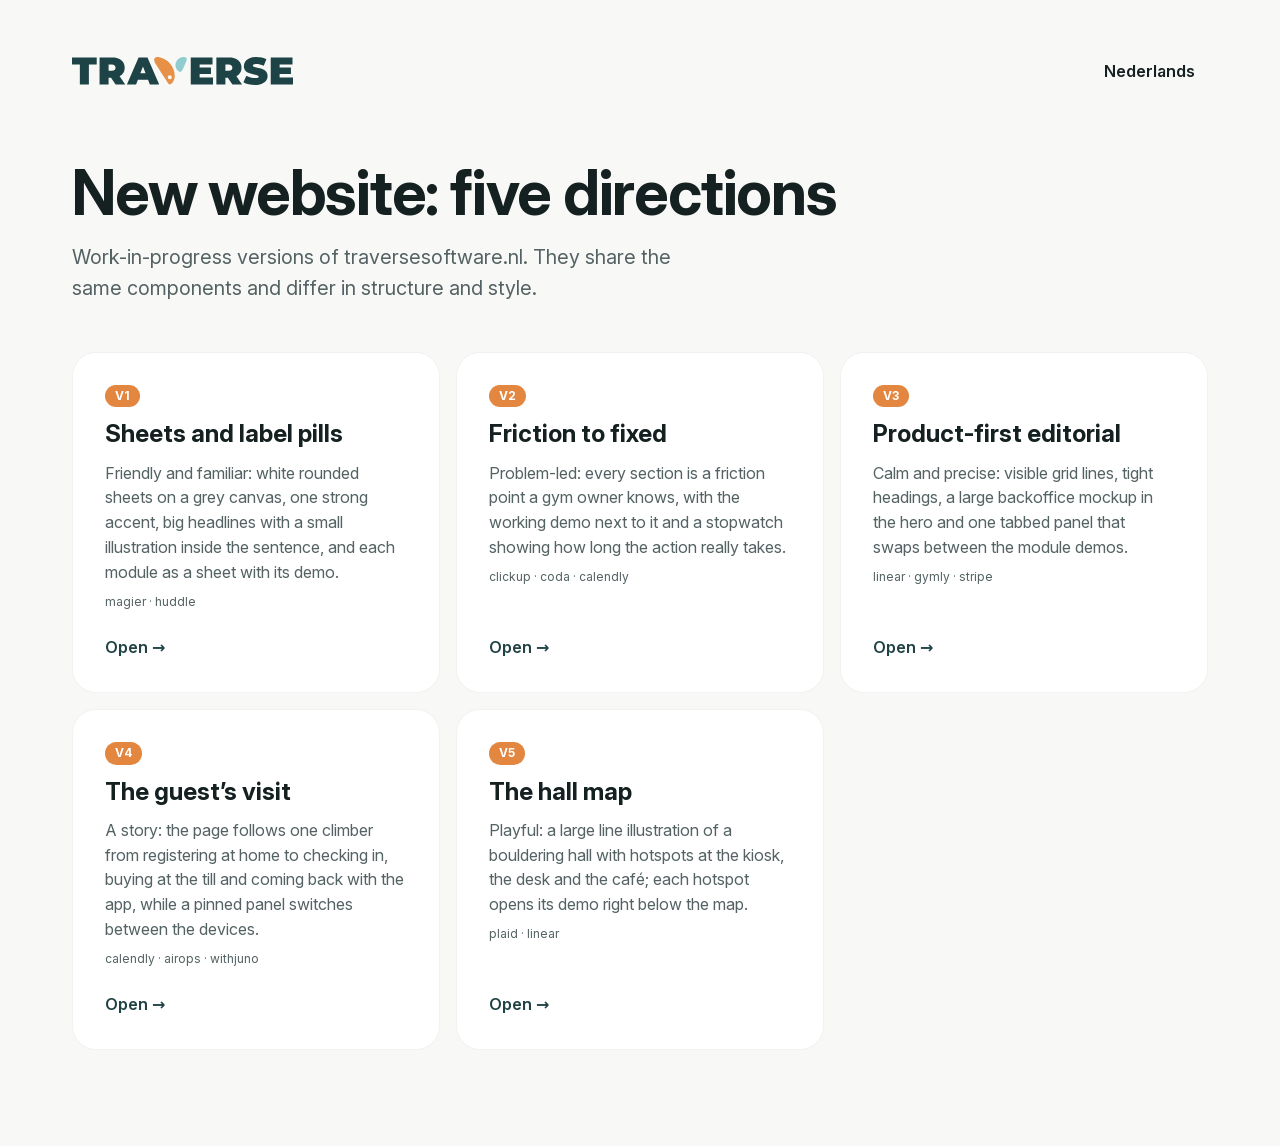
==== new/index.html @ ca9c91cc "add new websites" ====
<!DOCTYPE html>
<html lang="en">
<head>
  <meta charset="UTF-8">
  <meta name="viewport" content="width=device-width, initial-scale=1.0">
  <!-- Drafts: keep them out of search results until one is chosen. -->
  <meta name="robots" content="noindex, nofollow">
  <title>Traverse · new website</title>
  <link rel="icon" type="image/svg+xml" href="/new/favicon.svg">
  <link rel="icon" type="image/png" sizes="96x96" href="/new/favicon-96.png">
  <link rel="apple-touch-icon" href="/new/apple-touch-icon.png">
  <script type="module" crossorigin src="/new/assets/index-Cvr_oJhR.js"></script>
  <link rel="modulepreload" crossorigin href="/new/assets/modulepreload-polyfill-B5Qt9EMX.js">
  <link rel="modulepreload" crossorigin href="/new/assets/lib-B0y5hiGW.js">
  <link rel="stylesheet" crossorigin href="/new/assets/lib-DHcJ26TA.css">
  <link rel="stylesheet" crossorigin href="/new/assets/index-BdKgpjEf.css">
</head>
<body>
  <div id="root"></div>
</body>
</html>
---- new/assets/lib-DHcJ26TA.css ----
@font-face{font-family:Inter;font-style:italic;font-weight:100 900;font-display:swap;src:url(/new/assets/inter-italic-100-900-cyrillic-ext-BYoJyjsM.woff2) format("woff2");unicode-range:U+0460-052F,U+1C80-1C8A,U+20B4,U+2DE0-2DFF,U+A640-A69F,U+FE2E-FE2F}@font-face{font-family:Inter;font-style:italic;font-weight:100 900;font-display:swap;src:url(/new/assets/inter-italic-100-900-cyrillic-CVOA9ym3.woff2) format("woff2");unicode-range:U+0301,U+0400-045F,U+0490-0491,U+04B0-04B1,U+2116}@font-face{font-family:Inter;font-style:italic;font-weight:100 900;font-display:swap;src:url(/new/assets/inter-italic-100-900-greek-ext-B_jCcZ6o.woff2) format("woff2");unicode-range:U+1F00-1FFF}@font-face{font-family:Inter;font-style:italic;font-weight:100 900;font-display:swap;src:url(/new/assets/inter-italic-100-900-greek-A1rHpd_D.woff2) format("woff2");unicode-range:U+0370-0377,U+037A-037F,U+0384-038A,U+038C,U+038E-03A1,U+03A3-03FF}@font-face{font-family:Inter;font-style:italic;font-weight:100 900;font-display:swap;src:url(/new/assets/inter-italic-100-900-vietnamese-CFYAVqej.woff2) format("woff2");unicode-range:U+0102-0103,U+0110-0111,U+0128-0129,U+0168-0169,U+01A0-01A1,U+01AF-01B0,U+0300-0301,U+0303-0304,U+0308-0309,U+0323,U+0329,U+1EA0-1EF9,U+20AB}@font-face{font-family:Inter;font-style:italic;font-weight:100 900;font-display:swap;src:url(/new/assets/inter-italic-100-900-latin-ext-DVCrKThp.woff2) format("woff2");unicode-range:U+0100-02BA,U+02BD-02C5,U+02C7-02CC,U+02CE-02D7,U+02DD-02FF,U+0304,U+0308,U+0329,U+1D00-1DBF,U+1E00-1E9F,U+1EF2-1EFF,U+2020,U+20A0-20AB,U+20AD-20C0,U+2113,U+2C60-2C7F,U+A720-A7FF}@font-face{font-family:Inter;font-style:italic;font-weight:100 900;font-display:swap;src:url(/new/assets/inter-italic-100-900-latin-CpDjs_zY.woff2) format("woff2");unicode-range:U+0000-00FF,U+0131,U+0152-0153,U+02BB-02BC,U+02C6,U+02DA,U+02DC,U+0304,U+0308,U+0329,U+2000-206F,U+20AC,U+2122,U+2191,U+2193,U+2212,U+2215,U+FEFF,U+FFFD}@font-face{font-family:Inter;font-style:normal;font-weight:100 900;font-display:swap;src:url(/new/assets/inter-normal-100-900-cyrillic-ext-BLWtiy7B.woff2) format("woff2");unicode-range:U+0460-052F,U+1C80-1C8A,U+20B4,U+2DE0-2DFF,U+A640-A69F,U+FE2E-FE2F}@font-face{font-family:Inter;font-style:normal;font-weight:100 900;font-display:swap;src:url(/new/assets/inter-normal-100-900-cyrillic-B8cfLZjk.woff2) format("woff2");unicode-range:U+0301,U+0400-045F,U+0490-0491,U+04B0-04B1,U+2116}@font-face{font-family:Inter;font-style:normal;font-weight:100 900;font-display:swap;src:url(/new/assets/inter-normal-100-900-greek-ext-BKTlanAW.woff2) format("woff2");unicode-range:U+1F00-1FFF}@font-face{font-family:Inter;font-style:normal;font-weight:100 900;font-display:swap;src:url(/new/assets/inter-normal-100-900-greek-iYI_izmT.woff2) format("woff2");unicode-range:U+0370-0377,U+037A-037F,U+0384-038A,U+038C,U+038E-03A1,U+03A3-03FF}@font-face{font-family:Inter;font-style:normal;font-weight:100 900;font-display:swap;src:url(/new/assets/inter-normal-100-900-vietnamese-mkXyzLes.woff2) format("woff2");unicode-range:U+0102-0103,U+0110-0111,U+0128-0129,U+0168-0169,U+01A0-01A1,U+01AF-01B0,U+0300-0301,U+0303-0304,U+0308-0309,U+0323,U+0329,U+1EA0-1EF9,U+20AB}@font-face{font-family:Inter;font-style:normal;font-weight:100 900;font-display:swap;src:url(/new/assets/inter-normal-100-900-latin-ext-jukQPMAF.woff2) format("woff2");unicode-range:U+0100-02BA,U+02BD-02C5,U+02C7-02CC,U+02CE-02D7,U+02DD-02FF,U+0304,U+0308,U+0329,U+1D00-1DBF,U+1E00-1E9F,U+1EF2-1EFF,U+2020,U+20A0-20AB,U+20AD-20C0,U+2113,U+2C60-2C7F,U+A720-A7FF}@font-face{font-family:Inter;font-style:normal;font-weight:100 900;font-display:swap;src:url(/new/assets/inter-normal-100-900-latin-j6BbcsN8.woff2) format("woff2");unicode-range:U+0000-00FF,U+0131,U+0152-0153,U+02BB-02BC,U+02C6,U+02DA,U+02DC,U+0304,U+0308,U+0329,U+2000-206F,U+20AC,U+2122,U+2191,U+2193,U+2212,U+2215,U+FEFF,U+FFFD}:root{--bg-darker: #e1dfdb;--bg-dark: #e8e6e3;--bg: #edebe8;--bg-light: #f8f8f6;--bg-lighter: #ffffff;--text: #152021;--text-muted: #546263;--text-on-primary: #ffffff;--text-on-secondary: #fff8ea;--text-on-highlight: #214346;--text-success: #2d5631;--text-danger: #982e15;--primary: #214346;--secondary: #e3863f;--highlight: rgb(134 197 202 / .6);--avatar-bg: #86c5ca;--avatar-fg: #214346;--danger: #ca4028;--success: #64a56a;--warning: oklch(81.47% .16722 100.648);--info: oklch(50.146% .16371 260.616);--border: rgb(11 14 14 / .2);--border-muted: rgb(11 14 14 / .05);--accent-1: #7abeac;--accent-2: #716fda;--accent-3: #b4d15c;--accent-4: #cc74a4;--accent-5: #b0c3c5;--accent-6: #e4b849;--accent-7: #0f868f;--accent-8: #ae4763;--accent-9: #e3863f;--accent-10: #214346;--shadow-2: 0 2px 6px 2px rgb(13 13 13 / .03), 0 1px 2px 0 rgb(13 13 13 / .06);--shadow-4: 0 6px 10px 4px rgb(13 13 13 / .03), 0 2px 3px 0 rgb(13 13 13 / .06);--shadow-8: 0 16px 32px 8px rgb(13 13 13 / .05), 0 4px 8px 0 rgb(13 13 13 / .06);--space-4: 4px;--space-8: 8px;--space-12: 12px;--space-16: 16px;--space-24: 24px;--space-32: 32px;--space-48: 48px;--space-64: 64px;--space-96: 96px;--space-128: 128px;--radius-4: 4px;--radius-8: 8px;--radius-16: 16px;--radius-24: 24px;--radius-32: 32px;--radius-full: 9999px;--font-sans: "Inter", system-ui, -apple-system, "Segoe UI", sans-serif;--text-display: clamp(2.5rem, 1.6rem + 4vw, 5rem);--text-h1: clamp(2.25rem, 1.6rem + 2.8vw, 4rem);--text-h2: clamp(1.75rem, 1.3rem + 1.8vw, 2.75rem);--text-h3: clamp(1.25rem, 1.1rem + .6vw, 1.5rem);--text-lead: clamp(1.0625rem, 1rem + .3vw, 1.25rem);--text-body: 1rem;--text-small: .875rem;--text-caption: .75rem;--content-width: 1200px;--gutter: clamp(16px, 4vw, 32px)}*,*:before,*:after{box-sizing:border-box}html{-webkit-text-size-adjust:100%;text-size-adjust:100%}body{margin:0;font-family:var(--font-sans);font-size:var(--text-body);line-height:1.55;color:var(--text);background:var(--bg-light);-webkit-font-smoothing:antialiased}h1,h2,h3,h4,p{margin:0}h1,h2,h3{line-height:1.1;letter-spacing:-.02em;font-weight:700}a{color:inherit}img,svg{display:block;max-width:100%}button,input,select,textarea{font:inherit;color:inherit}:focus-visible{outline:2px solid var(--secondary);outline-offset:2px}.container{width:100%;max-width:var(--content-width);margin-inline:auto;padding-inline:var(--gutter)}.visually-hidden{position:absolute;width:1px;height:1px;overflow:hidden;clip:rect(0 0 0 0);white-space:nowrap}@media(prefers-reduced-motion:reduce){*,*:before,*:after{animation-duration:.01ms!important;transition-duration:.01ms!important}}.tv-btn{--btn-bg: var(--primary);--btn-fg: var(--text-on-primary);--btn-border: transparent;--btn-radius: var(--radius-full);--btn-padding: 14px 24px;display:inline-flex;align-items:center;justify-content:center;gap:var(--space-8);padding:var(--btn-padding);border:1px solid var(--btn-border);border-radius:var(--btn-radius);background:var(--btn-bg);color:var(--btn-fg);font-weight:600;text-decoration:none;white-space:nowrap;cursor:pointer;transition:transform .12s ease,filter .12s ease}.tv-btn:hover{filter:brightness(1.08)}.tv-btn:active{transform:translateY(1px)}.tv-btn--secondary{--btn-bg: var(--bg-lighter);--btn-fg: var(--text);--btn-border: var(--border)}.tv-btn--ghost{--btn-bg: transparent;--btn-fg: var(--text);--btn-padding: 10px 12px}.tv-contact{--contact-bg: var(--primary);--contact-fg: var(--text-on-primary);--contact-form-bg: var(--bg-lighter);--contact-radius: var(--radius-32);display:grid;grid-template-columns:repeat(auto-fit,minmax(min(100%,360px),1fr));gap:var(--space-48);padding:clamp(24px,5vw,64px);border-radius:var(--contact-radius);background:var(--contact-bg);color:var(--contact-fg)}.tv-contact__intro{display:flex;flex-direction:column;gap:var(--space-16)}.tv-contact__title{font-size:var(--text-h2)}.tv-contact__subtitle{font-size:var(--text-lead);opacity:.8}.tv-contact__phone{display:flex;flex-direction:column;margin-top:auto;font-size:var(--text-h2);font-weight:700;text-decoration:none}.tv-contact__phone-label{font-size:var(--text-small);font-weight:500;opacity:.7}.tv-contact__form{display:flex;flex-direction:column;gap:var(--space-12);padding:var(--space-32);border-radius:var(--radius-24);background:var(--contact-form-bg);color:var(--text)}.tv-contact__form label{display:flex;flex-direction:column;gap:var(--space-4);font-size:var(--text-small);font-weight:500}.tv-contact__form input{padding:12px 14px;border:1px solid var(--border);border-radius:var(--radius-8);background:var(--bg-light);font-size:var(--text-body)}.tv-contact__note{color:var(--text-muted);font-size:var(--text-small)}.tv-demo{--demo-device-bg: var(--text);--demo-screen-bg: var(--bg-light);--demo-radius: var(--radius-16);display:flex;flex-direction:column;align-items:center;gap:var(--space-12);margin:0}.tv-demo__device{width:100%;padding:10px;border-radius:calc(var(--demo-radius) + 10px);background:var(--demo-device-bg);box-shadow:var(--shadow-8)}.tv-demo__screen{min-height:240px;overflow:hidden;border-radius:var(--demo-radius);background:var(--demo-screen-bg)}.tv-demo--browser .tv-demo__device{padding-top:28px;background:radial-gradient(circle at 18px 14px,#ff5f57 4px,transparent 5px),radial-gradient(circle at 34px 14px,#febc2e 4px,transparent 5px),radial-gradient(circle at 50px 14px,#28c840 4px,transparent 5px),var(--bg-dark)}.tv-demo--phone .tv-demo__device{max-width:320px;--demo-radius: 32px}.tv-demo--phone .tv-demo__screen,.tv-demo--kiosk .tv-demo__screen{min-height:0}.tv-demo--phone .tv-demo__screen{aspect-ratio:9 / 19.5}.tv-demo--kiosk .tv-demo__device{max-width:520px;--demo-radius: 12px}.tv-demo--kiosk .tv-demo__screen{aspect-ratio:4 / 3}.tv-demo--plain .tv-demo__device{padding:0;background:transparent;box-shadow:none}.tv-demo__caption{color:var(--text-muted);font-size:var(--text-small)}.tv-pricing{--pricing-card-bg: var(--bg-lighter);--pricing-card-border: var(--border-muted);--pricing-card-radius: var(--radius-24);--pricing-featured-bg: var(--primary);--pricing-featured-fg: var(--text-on-primary);display:flex;flex-direction:column;align-items:center;gap:var(--space-32)}.tv-pricing__switch{display:inline-flex;padding:4px;border-radius:var(--radius-full);background:var(--bg-dark)}.tv-pricing__switch button{display:inline-flex;align-items:center;gap:var(--space-8);padding:8px 18px;border:0;border-radius:var(--radius-full);background:transparent;cursor:pointer;font-weight:500}.tv-pricing__switch button.active{background:var(--bg-lighter);box-shadow:var(--shadow-2)}.tv-pricing__saving{padding:2px 8px;border-radius:var(--radius-full);background:#64a56a2e;color:var(--text-success);font-size:var(--text-caption);font-weight:600}.tv-pricing__cards{display:grid;grid-template-columns:repeat(auto-fit,minmax(min(100%,320px),1fr));gap:var(--space-16);width:100%;max-width:880px}.tv-pricing__card{display:flex;flex-direction:column;gap:var(--space-12);padding:var(--space-32);border:1px solid var(--pricing-card-border);border-radius:var(--pricing-card-radius);background:var(--pricing-card-bg)}.tv-pricing__card--featured{background:var(--pricing-featured-bg);color:var(--pricing-featured-fg)}.tv-pricing__card--featured .tv-btn{--btn-bg: var(--bg-lighter);--btn-fg: var(--primary)}.tv-pricing__name{font-size:var(--text-h3)}.tv-pricing__tagline,.tv-pricing__billing{opacity:.75}.tv-pricing__price{display:flex;align-items:baseline;flex-wrap:wrap;gap:var(--space-8);margin-top:var(--space-8)}.tv-pricing__amount{font-size:var(--text-h1);font-weight:700;letter-spacing:-.03em;font-variant-numeric:tabular-nums}.tv-pricing__unit{font-size:var(--text-small);opacity:.75}.tv-pricing__features{display:flex;flex-direction:column;gap:var(--space-8);margin:var(--space-16) 0 0;padding:0;list-style:none}.tv-pricing__features li{position:relative;padding-left:1.5em}.tv-pricing__features li:before{content:"✓";position:absolute;left:0;font-weight:700}.tv-pricing__extra{font-weight:600}.tv-pricing__notes{display:flex;flex-direction:column;gap:var(--space-4);text-align:center;color:var(--text-muted);font-size:var(--text-small)}.tv-review{--review-bg: var(--bg-lighter);--review-radius: var(--radius-24);display:flex;flex-direction:column;gap:var(--space-16);margin:0;padding:var(--space-48);border-radius:var(--review-radius);background:var(--review-bg)}.tv-review__quote{margin:0;font-size:var(--text-h3);font-weight:500;line-height:1.35}.tv-review__author{color:var(--text-muted)}.tv-review--placeholder{border:2px dashed var(--border);background:transparent}.tv-review--placeholder .tv-review__quote{color:var(--text-muted)}.tv-label{--label-bg: transparent;--label-fg: var(--primary);--label-border: var(--border);display:inline-block;padding:4px 12px;border:1px solid var(--label-border);border-radius:var(--radius-full);background:var(--label-bg);color:var(--label-fg);font-size:var(--text-small);font-weight:500}.tv-section{--section-padding: clamp(var(--space-48), 8vw, var(--space-96));--section-bg: transparent;padding-block:var(--section-padding);background:var(--section-bg)}.tv-section__header{display:flex;flex-direction:column;gap:var(--space-16);max-width:720px;margin-bottom:var(--space-48)}.tv-section--center .tv-section__header{align-items:center;text-align:center;margin-inline:auto}.tv-section--center .tv-trust{align-items:center}.tv-section--center .tv-trust__items{justify-content:center}.tv-section__title{font-size:var(--text-h2)}.tv-section__lead{font-size:var(--text-lead);color:var(--text-muted)}.tv-wordmark{--wordmark-height: 28px;flex:none;height:var(--wordmark-height);width:auto}.tv-footer{--footer-bg: transparent;padding-block:var(--space-64);border-top:1px solid var(--border-muted);background:var(--footer-bg)}.tv-footer__inner{display:flex;flex-wrap:wrap;align-items:flex-end;justify-content:space-between;gap:var(--space-24)}.tv-footer__brand{display:flex;flex-direction:column;align-items:flex-start;gap:var(--space-8);color:var(--text-muted)}.tv-footer__phone{font-weight:600;text-decoration:none}.tv-footer__copy{width:100%;color:var(--text-muted);font-size:var(--text-caption)}.tv-header{--header-bg: rgb(248 248 246 / .85);--header-border: var(--border-muted);position:sticky;top:0;z-index:10;background:var(--header-bg);border-bottom:1px solid var(--header-border);backdrop-filter:blur(12px)}.tv-header__inner{display:flex;align-items:center;gap:var(--space-24);min-height:72px}.tv-header__brand{text-decoration:none}.tv-header__nav{display:flex;gap:var(--space-24);margin-inline:auto}.tv-header__nav a{text-decoration:none;color:var(--text-muted);font-weight:500}.tv-header__nav a:hover{color:var(--text)}.tv-header__actions{display:flex;align-items:center;gap:var(--space-8);margin-left:auto}@media(max-width:760px){.tv-header__nav{display:none}.tv-header__inner{gap:var(--space-8);min-height:60px}.tv-header .tv-wordmark{--wordmark-height: 18px}.tv-header__actions{gap:var(--space-4)}.tv-header__actions .tv-btn{--btn-padding: 8px 12px;font-size:var(--text-small)}}.tv-trust{--trust-chip-bg: var(--bg-lighter);--trust-chip-border: var(--border-muted);display:flex;flex-direction:column;gap:var(--space-16)}.tv-trust__title{font-size:var(--text-h3)}.tv-trust__items{display:flex;flex-wrap:wrap;gap:var(--space-8);margin:0;padding:0;list-style:none}.tv-trust__items li{padding:8px 14px;border:1px solid var(--trust-chip-border);border-radius:var(--radius-full);background:var(--trust-chip-bg);font-size:var(--text-small);font-weight:500}.tv-trust__items li:before{content:"✓ ";color:var(--success);font-weight:700}.demo-app{--app-brand: var(--primary);--app-fab-bg: var(--avatar-bg);--app-fab-fg: var(--avatar-fg);--app-open: var(--text-success);--app-surface: #f2f2f2;--app-on: #0d0d0d;--app-dim: #626061;--app-lowest: #ffffff;--app-low: #f7f7f7;--app-container: #ebebeb;--app-subtle-dim: rgb(13 13 13 / .05);--app-shadow: rgb(13 13 13 / .15);--app-island: #000000;height:100%;font-family:var(--font-sans);color:var(--app-on);-webkit-font-smoothing:antialiased;user-select:none}.demo-app button{font:inherit;color:inherit;border:0;background:none;padding:0;cursor:pointer}.demo-app svg{display:block}.demo-app__device{position:relative;width:390px;height:845px;overflow:hidden;background:var(--app-surface)}.demo-app__title-md{font-size:16px;font-weight:500;line-height:24px;letter-spacing:.15px}.demo-app__title-sm{font-size:14px;font-weight:500;line-height:20px;letter-spacing:.1px}.demo-app__muted-sm{font-size:12px;line-height:16px;letter-spacing:.4px;color:var(--app-dim)}.demo-app__muted-md{font-size:14px;line-height:20px;letter-spacing:.25px;color:var(--app-dim)}.demo-app__status{position:absolute;inset:0 0 auto;z-index:10;height:47px;display:flex;align-items:center;justify-content:space-between;padding:4px 28px 0 34px;font-size:16px;font-weight:600;pointer-events:none}.demo-app__time{width:60px}.demo-app__sys{display:flex;align-items:center;gap:6px;width:72px;justify-content:flex-end}.demo-app__signal,.demo-app__wifi{height:12px;width:auto;fill:currentColor}.demo-app__battery{width:25px;height:12px;border:1.5px solid currentColor;border-radius:4px;padding:1.5px;opacity:.9}.demo-app__battery span{display:block;width:75%;height:100%;border-radius:1.5px;background:currentColor}.demo-app .demo-app__island{pointer-events:auto;display:flex;align-items:center;justify-content:center;gap:6px;width:124px;height:34px;margin-top:2px;border-radius:20px;background:var(--app-island);color:var(--text-on-primary);font-size:13px;font-weight:600;letter-spacing:.2px}.demo-app__island-icon{width:14px;height:14px}.demo-app .demo-app__island:focus-visible{outline:2px solid var(--secondary);outline-offset:2px}.demo-app__home{position:absolute;inset:0}.demo-app__appbar{display:flex;align-items:center;gap:8px;height:111px;padding:47px 16px 0;background:var(--app-surface)}.demo-app__applogo{width:48px;height:48px;flex:none}.demo-app__loc{display:flex;flex-direction:column;flex:1;min-width:0}.demo-app__locname{display:flex;align-items:center;gap:4px;font-size:14px;line-height:20px}.demo-app__chev-down{width:14px;height:14px;color:var(--app-brand)}.demo-app__openstatus{display:flex;flex-direction:column;align-items:flex-end;gap:4px}.demo-app__open{font-size:12px;font-weight:600;line-height:12px;letter-spacing:.5px;color:var(--app-open)}.demo-app__body{position:absolute;inset:111px 0 90px}.demo-app__spinner{position:absolute;left:50%;top:45%;width:36px;height:36px;margin:-18px 0 0 -18px;border-radius:50%;border:4px solid var(--app-brand);border-right-color:transparent;animation:demo-app-spin .8s linear infinite}@keyframes demo-app-spin{to{transform:rotate(360deg)}}.demo-app__scroll{height:100%;overflow-y:auto;overscroll-behavior:contain;scrollbar-width:none;padding-bottom:48px;opacity:0;visibility:hidden;transition:opacity .25s ease}.demo-app__scroll::-webkit-scrollbar{display:none}.demo-app__scroll.is-visible{opacity:1;visibility:visible}.demo-app__headline{margin:0;padding:32px 16px 0;font-size:24px;font-weight:700;line-height:32px;color:var(--app-brand)}.demo-app__headline--news{padding-top:8px}.demo-app__dayhead{display:flex;justify-content:space-between;align-items:baseline;padding:24px 16px 8px;font-size:14px;font-weight:500;line-height:20px;color:var(--app-dim)}.demo-app__event{display:flex;align-items:center;gap:8px;margin-top:4px;padding:12px 16px;background:var(--app-low)}.demo-app__event-text{display:flex;flex-direction:column;flex:1}.demo-app .demo-app__ticketbtn{display:grid;place-items:center;width:48px;height:48px;border-radius:50%;background:var(--app-container);color:var(--app-brand)}.demo-app__ticketbtn svg{width:16px;height:16px}.demo-app__ticketbtn.is-disabled{color:var(--app-dim);opacity:.45}.demo-app__textbtn{display:flex;align-items:center;justify-content:flex-end;gap:8px;padding:18px 16px 10px;font-size:14px;font-weight:600;letter-spacing:.5px;color:var(--app-brand)}.demo-app__textbtn svg{width:16px;height:16px}.demo-app__quick{display:flex;flex-direction:column;gap:8px;padding:40px 16px 32px}.demo-app__tile{display:flex;align-items:center;gap:16px;height:56px;padding:0 16px;border-radius:4px;background:var(--app-lowest);box-shadow:0 1px 3px var(--app-shadow);font-size:14px;font-weight:600;letter-spacing:.5px;color:var(--app-brand)}.demo-app__tile span{flex:1}.demo-app__tile-icon{width:16px;height:16px}.demo-app__tile-chev{width:16px;height:16px;color:var(--app-dim)}.demo-app__news{display:flex;flex-direction:column;gap:2px;margin:16px 16px 0;min-height:260px;padding:12px;border-radius:8px;background:var(--app-lowest);box-shadow:0 1px 3px var(--app-shadow)}.demo-app__news p{margin:8px 0 0;flex:1;font-size:12px;line-height:16px;letter-spacing:.4px}.demo-app__readmore{align-self:flex-end;font-size:14px;font-weight:600;letter-spacing:.5px;color:var(--app-brand)}.demo-app__bar{position:absolute;inset:auto 0 0;height:90px;filter:drop-shadow(0 -1px 3px var(--app-shadow))}.demo-app__bar-bg{position:absolute;inset:0;background:var(--app-lowest);-webkit-mask:radial-gradient(circle 33px at 50% 0,transparent 32.5px,#000 33px);mask:radial-gradient(circle 33px at 50% 0,transparent 32.5px,#000 33px)}.demo-app__tabs{position:relative;display:flex;padding:8px 8px 0}.demo-app__tab{flex:1;display:flex;flex-direction:column;align-items:center;gap:4px;font-size:12px;font-weight:600;line-height:12px;letter-spacing:.5px;color:var(--app-dim)}.demo-app__tab svg{width:20px;height:20px}.demo-app__tab.is-active{color:var(--app-brand)}.demo-app .demo-app__fab{position:absolute;left:50%;top:727px;width:56px;height:56px;margin-left:-28px;display:grid;place-items:center;border-radius:50%;background:var(--app-fab-bg);color:var(--app-fab-fg);box-shadow:0 2px 4px var(--app-shadow),0 3px 8px var(--app-shadow);transition:transform .12s ease}.demo-app .demo-app__fab:disabled{cursor:default}.demo-app .demo-app__fab:active:not(:disabled){transform:scale(.94)}.demo-app__fab svg{width:24px;height:24px}.demo-app__fab.is-hinting:after{content:"";position:absolute;inset:0;border-radius:50%;border:3px solid var(--app-fab-bg);animation:demo-app-ring 1.8s ease-out .4s infinite;pointer-events:none}@keyframes demo-app-ring{0%{transform:scale(1);opacity:.9}80%,to{transform:scale(1.7);opacity:0}}.demo-app .demo-app__fab:focus-visible,.demo-app .demo-app__ticketbtn:focus-visible,.demo-app .demo-app__close-x:focus-visible,.demo-app .demo-app__closebtn:focus-visible{outline:3px solid var(--secondary);outline-offset:2px}.demo-app__homebar{position:absolute;left:50%;bottom:8px;width:134px;height:5px;margin-left:-67px;border-radius:3px;background:var(--app-on);pointer-events:none}.demo-app__qrpage{position:absolute;inset:0;z-index:5;padding-top:47px;background:var(--app-surface);transform:translateY(100%);visibility:hidden;filter:brightness(.86);transition:transform .32s cubic-bezier(.2,.8,.2,1),visibility 0s linear .32s,filter .2s ease}.demo-app__qrpage.is-open{transform:none;visibility:visible;filter:none;transition:transform .32s cubic-bezier(.2,.8,.2,1),visibility 0s,filter .6s ease .25s}.demo-app__qrbar{position:relative;display:grid;place-items:center;height:56px}.demo-app .demo-app__close-x{position:absolute;left:4px;top:4px;width:48px;height:48px;display:grid;place-items:center;color:var(--app-dim)}.demo-app__close-x svg{width:20px;height:20px}.demo-app__qrbody{position:absolute;inset:103px 0 34px;display:flex;flex-direction:column;padding:32px 0 24px}.demo-app__qrcard{flex:1;min-height:0;display:flex;flex-direction:column;align-items:center;gap:4px;margin-top:16px;padding:16px;background:var(--app-lowest)}.demo-app__qrinner{flex:1;min-height:0;align-self:stretch;display:flex;flex-direction:column;gap:16px;margin-top:12px;padding:0 32px}.demo-app__qrbox{flex:1;min-height:0;display:flex;justify-content:center}.demo-app__qr{height:100%;max-width:100%;aspect-ratio:1;color:var(--app-on)}.demo-app__selector{display:flex;flex-direction:column;gap:4px;min-height:48px;padding:12px 16px;border-radius:4px;background:var(--app-container)}.demo-app__selector-name{font-size:14px;font-weight:600;line-height:14px;letter-spacing:.5px;color:var(--app-brand)}.demo-app__qranim{position:relative;display:grid;place-items:center;height:84px;overflow:hidden;background:var(--app-lowest)}.demo-app__qranim img{width:210px;height:auto;animation:demo-app-breathe 2.4s ease-in-out infinite}.demo-app__qranim-sweep{position:absolute;inset:0;background:linear-gradient(100deg,transparent 35%,rgb(255 255 255 / .85) 50%,transparent 65%);animation:demo-app-sweep 2.4s ease-in-out infinite}@keyframes demo-app-breathe{50%{transform:scale(1.04)}}@keyframes demo-app-sweep{0%{transform:translate(-100%)}to{transform:translate(100%)}}.demo-app .demo-app__closebtn{margin:24px 16px 0;height:48px;border-radius:4px;background:var(--app-brand);color:var(--text-on-primary);font-size:14px;font-weight:600;letter-spacing:.5px}.demo-app__splash{position:absolute;inset:0;z-index:8;display:grid;place-items:center;background:var(--app-lowest);transition:opacity .3s ease,visibility 0s linear .3s}.demo-app__splash.is-gone{opacity:0;visibility:hidden}.demo-app__splash-mark{width:112px;height:112px}@media(prefers-reduced-motion:reduce){.demo-app *,.demo-app *:after{animation:none!important;transition:none!important}.demo-app__spinner{border-right-color:var(--app-brand);opacity:.5}}.demo-kiosk{--kiosk-standby: #111;--kiosk-success: #009400;--kiosk-error: #b31f1f;--kiosk-text: oklch(.96 0 202);--kiosk-text-muted: oklch(.75 0 202);--kiosk-border: rgb(244 243 241 / .2);--kiosk-panel: #0f1010;--kiosk-chip: #1a1c1c;--kiosk-chip-hover: #242727;--kiosk-focus: #86c5ca;position:relative;height:100%;overflow:hidden;background:var(--kiosk-standby);color:var(--kiosk-text);font-family:"Inter",var(--font-sans);transition:background .3s;container-type:inline-size}.demo-kiosk[data-state=success]{background:var(--kiosk-success)}.demo-kiosk[data-state=error]{background:var(--kiosk-error)}.demo-kiosk .kiosk-screen{display:flex;flex-direction:column;align-items:center;box-sizing:border-box;height:100%;padding:11% 48px 0;font-size:2rem;font-weight:300;line-height:1.2;text-align:center}.demo-kiosk .kiosk-logo{display:block;width:280px;height:auto;margin-bottom:2rem}.demo-kiosk .kiosk-welcome{margin:0}.demo-kiosk .kiosk-result{animation:kiosk-result-in .18s ease-out}.demo-kiosk .kiosk-detail-minor{margin:.25rem 0;font-size:1.25rem;opacity:.8}.demo-kiosk .kiosk-detail-minor:first-of-type{margin-top:1rem}.demo-kiosk .kiosk-note{max-width:640px;margin:3rem auto 0;padding:1rem;border:1px solid currentColor;border-radius:4px;font-size:1.25rem}.demo-kiosk .kiosk-note p{margin:0}.demo-kiosk .kiosk-note .kiosk-note-title{margin-bottom:.25rem;font-size:1.5rem;font-weight:500}@keyframes kiosk-result-in{0%{opacity:0;transform:scale(.97)}to{opacity:1;transform:none}}.demo-kiosk .kiosk-sim{position:absolute;right:0;bottom:0;left:0;padding:6px 8px 8px;border-top:1px solid var(--kiosk-border);background:var(--kiosk-panel)}.demo-kiosk .kiosk-sim__hint{margin:0 0 6px;color:var(--kiosk-text-muted);font-size:11px;line-height:1.3;text-align:center}.demo-kiosk .kiosk-sim__guests{display:grid;grid-template-columns:repeat(5,minmax(0,1fr));gap:6px}.demo-kiosk .kiosk-sim__guest{display:flex;flex-direction:column;align-items:flex-start;gap:2px;min-width:0;padding:6px 8px;border:1px solid var(--kiosk-border);border-radius:8px;background:var(--kiosk-chip);color:var(--kiosk-text);font:inherit;text-align:left;overflow-wrap:anywhere;cursor:pointer;transition:background .15s,transform .1s}.demo-kiosk .kiosk-sim__guest:hover{background:var(--kiosk-chip-hover)}.demo-kiosk .kiosk-sim__guest:active{transform:scale(.97)}.demo-kiosk .kiosk-sim__guest:focus-visible{outline:2px solid var(--kiosk-focus);outline-offset:1px}.demo-kiosk .kiosk-sim__qr{flex:none;width:14px;height:14px;color:var(--kiosk-focus)}.demo-kiosk .kiosk-sim__name{display:flex;align-items:center;gap:5px;font-size:12px;font-weight:600;line-height:1.3}.demo-kiosk .kiosk-sim__role{color:var(--kiosk-text-muted);font-size:10.5px;line-height:1.25}@container (max-width: 439px){.demo-kiosk .kiosk-screen{padding-top:8%}.demo-kiosk .kiosk-note{margin-top:1.5rem}.demo-kiosk .kiosk-sim__guests{display:flex;overflow-x:auto;scrollbar-width:none;overscroll-behavior-x:contain}.demo-kiosk .kiosk-sim__guests::-webkit-scrollbar{display:none}.demo-kiosk .kiosk-sim__guest{flex:none;width:104px}}@media(prefers-reduced-motion:reduce){.demo-kiosk,.demo-kiosk .kiosk-sim__guest{transition:none}.demo-kiosk .kiosk-result{animation:none}.demo-kiosk .kiosk-sim__guest:active{transform:none}}.demo-pos{--pos-disabled-fill: rgb(11 14 14 / .08);--pos-disabled-text: #869192;--pos-tile-stack-bg: #e1dfdb;--pos-scrim: rgb(0 0 0 / .5);--pos-text-on-danger: #ffffff;--size-2: 2px;--size-4: 4px;--size-8: 8px;--size-12: 12px;--size-16: 16px;--size-24: 24px;--radius-s: .25rem;--radius: .5rem;--radius-l: 1rem;--padding-s: .25rem;--padding: .5rem;--padding-l: 1rem;--padding-xl: 2rem;--gap-s: .25rem;--gap: .5rem;--gap-l: 1rem;--tab-min-width: 6rem;--tab-min-height: 3rem;--checkin-panel-width: 15rem;--cart-width: 20rem;--pos-grid-bottom-space: 7.5rem;--topbar-height: 4.5rem;--input-height: 3rem;width:100%;font-family:var(--font-sans);font-size:16px;line-height:normal;letter-spacing:normal;color:var(--text);background:var(--bg);text-align:left}.demo-pos *,.demo-pos *:before,.demo-pos *:after{margin:0;padding:0;box-sizing:border-box}.demo-pos h2,.demo-pos h3{line-height:normal;letter-spacing:normal}.demo-pos h3{font-size:1.17em}.demo-pos svg{display:inline-block;flex-shrink:0}.demo-pos button{font-family:inherit;font-size:inherit;min-width:6rem;min-height:var(--input-height);border-radius:var(--radius);border:1px solid var(--border);padding:var(--padding-s) var(--padding-l);cursor:pointer;background-color:var(--bg-lighter);color:var(--text);-webkit-tap-highlight-color:transparent;touch-action:manipulation}.demo-pos ul{list-style:none}.demo-pos .pos-stage{position:relative;width:1024px;height:768px;overflow:hidden;background:var(--bg)}.demo-pos .pos-shell{zoom:.75;width:calc(1024px / .75);height:1024px;display:flex;flex-direction:column;overflow:hidden}.demo-pos .pos-topbar{display:grid;grid-template-columns:var(--checkin-panel-width) 1fr;align-items:stretch;height:var(--topbar-height);flex-shrink:0}.demo-pos .pos-topbar-logo-panel{display:flex;justify-content:center;align-items:center;height:100%;padding:0 var(--size-24);background:var(--bg-light);border-right:1px solid var(--bg-darker)}.demo-pos .pos-topbar-logo{display:block;height:auto;width:100%;max-height:2rem;object-fit:contain}.demo-pos .pos-topbar-main{display:grid;grid-template-columns:minmax(12rem,19rem) 1fr auto;align-items:center;min-width:0;background:var(--bg-light);border-bottom:1px solid var(--bg-darker)}.demo-pos .pos-topbar-main>.pos-btn-outline{justify-self:end;margin-right:var(--size-16);margin-left:var(--gap-l)}.demo-pos .pos-topbar-search{display:flex;align-items:center;min-width:0;margin-left:var(--size-24)}.demo-pos .input-group{display:flex;align-items:center;width:100%;max-width:25rem;height:2.5rem;border:1px solid var(--border);border-radius:var(--radius);overflow:hidden;background-color:var(--bg-dark)}.demo-pos .input-group-icon{display:flex;align-items:center;padding:var(--padding-l);color:var(--text-muted)}.demo-pos .input-group-input{flex:1 1 0;min-width:0;height:100%;border:none;padding:var(--padding);padding-left:0;font-size:1rem;background:transparent;color:var(--text);outline:none;pointer-events:none}.demo-pos .input-group-input::placeholder{color:var(--text-muted)}.demo-pos .pos-topbar-nav-panel{display:flex;align-items:center;justify-content:flex-end;padding:0 var(--size-24);min-width:0}.demo-pos .pos-topbar-nav{display:flex;gap:var(--gap-l)}.demo-pos .pos-topbar-nav .pos-topbar-nav-button{display:flex;align-items:center;justify-content:center;gap:6px;height:var(--tab-min-height);min-width:unset;min-height:unset;padding:0 var(--padding);border:none;border-radius:var(--radius);background:transparent;font-size:.75rem;font-weight:600;letter-spacing:.1px;white-space:nowrap;cursor:default}.demo-pos .pos-topbar-nav-rule{align-self:center;width:1px;height:var(--size-16);background:var(--border)}.demo-pos .pos-btn-outline{display:flex;align-items:center;gap:var(--gap);min-width:unset;min-height:unset;height:2.5rem;padding:0 var(--padding-l);border:1px solid var(--border);border-radius:var(--radius);background:var(--bg-lighter);font-size:.875rem;font-weight:600;flex-shrink:0}.demo-pos .pos-btn-outline svg{color:var(--text-muted)}.demo-pos .pos-btn-outline:disabled{background:transparent;color:var(--pos-disabled-text);border-color:var(--border-muted);cursor:not-allowed}.demo-pos .pos-btn-outline:disabled svg{color:inherit}.demo-pos .pos-sell-layout{display:grid;grid-template-columns:var(--checkin-panel-width) 1fr var(--cart-width);grid-template-rows:1fr;flex:1;min-height:0;overflow:hidden}.demo-pos .pos-checkin-panel{display:flex;flex-direction:column;overflow:hidden;border-right:1px solid var(--bg-darker);background:var(--bg-light)}.demo-pos .pos-checkin-panel-header{display:flex;align-items:baseline;justify-content:space-between;gap:var(--gap);padding:var(--padding-l);font-size:1.75rem;font-weight:700;line-height:1.286}.demo-pos .icon-button.pos-history-button{display:flex;align-items:center;align-self:center;gap:var(--gap-s);min-width:unset;min-height:unset;padding:0 var(--padding-s) 2px;border:none;background:transparent;font-size:.75rem;font-weight:600;letter-spacing:.1px;white-space:nowrap;color:var(--text-muted);cursor:default}.demo-pos .pos-checkin-list{flex:1;overflow:hidden;display:flex;flex-direction:column}.demo-pos .pos-checkin-item{display:flex;align-items:center;gap:var(--gap-l);padding:var(--padding)}.demo-pos .pos-checkin-item.accepted{border-left:5px solid var(--success)}.demo-pos .pos-checkin-item.denied{border-left:5px solid var(--danger)}.demo-pos .pos-checkin-avatar{width:2.25rem;height:2.25rem;border-radius:50%;flex-shrink:0;display:flex;align-items:center;justify-content:center;background:var(--bg-darker);color:var(--text-muted);font-size:.9rem;font-weight:600}.demo-pos .pos-checkin-info{flex:1;min-width:0;display:flex;flex-direction:column;gap:.1rem}.demo-pos .pos-checkin-name{font-size:.875rem;font-weight:600;white-space:nowrap;overflow:hidden;text-overflow:ellipsis}.demo-pos .pos-checkin-product,.demo-pos .pos-checkin-remaining{font-size:.75rem;color:var(--text-muted);white-space:nowrap;overflow:hidden;text-overflow:ellipsis}.demo-pos .pos-checkin-blocked-note{font-size:.75rem;color:var(--text-danger);font-weight:600}.demo-pos .pos-checkin-status-icon{display:flex;flex-direction:column;align-items:flex-end;justify-content:flex-start;align-self:stretch;gap:.1rem;flex-shrink:0;font-size:1rem;font-weight:700}.demo-pos .pos-checkin-status-icon.accepted{color:var(--text-success)}.demo-pos .pos-checkin-status-icon.denied{color:var(--text-danger)}.demo-pos .pos-checkin-time{font-size:.75rem;font-weight:400;color:var(--text-muted)}.demo-pos .pos-products-panel{display:flex;flex-direction:column;overflow:hidden;border-right:1px solid var(--bg-darker)}.demo-pos .pos-category-tabs{display:flex;flex-wrap:wrap;gap:var(--gap-l);padding:var(--padding-l);flex-shrink:0}.demo-pos .pos-category-tab{flex-shrink:0;min-height:var(--tab-min-height);min-width:var(--tab-min-width);padding:0 var(--padding-l);border-radius:var(--radius);border:1px solid var(--border);background:var(--bg-lighter);font-size:1rem;white-space:nowrap;transition:background .1s}.demo-pos .pos-category-tab:hover{background:var(--highlight)}.demo-pos .pos-category-tab.active{background:var(--primary);color:var(--text-on-primary);border-color:var(--primary)}.demo-pos .pos-screen-grid{display:grid;grid-template-columns:repeat(var(--pos-grid-columns, 6),1fr);grid-template-rows:repeat(var(--pos-grid-rows, 5),1fr);gap:var(--size-8);padding:0 var(--padding-l) var(--pos-grid-bottom-space);flex:1;overflow:hidden;min-height:0}.demo-pos .pos-screen-tile{display:flex;flex-direction:column;align-items:flex-start;justify-content:flex-start;gap:var(--size-2);min-width:0;min-height:0;padding:var(--size-8);border:1px solid var(--border);border-radius:8px;text-align:left;overflow:hidden;user-select:none;transition:filter .1s,transform .05s}.demo-pos .pos-screen-tile:hover{border-color:var(--highlight)}.demo-pos .pos-screen-tile:active{transform:scale(.96);filter:invert()}.demo-pos .pos-screen-tile-name{font-size:.875rem;font-weight:600;line-height:1.3;width:100%;word-break:break-word;display:-webkit-box;-webkit-line-clamp:3;line-clamp:3;-webkit-box-orient:vertical;overflow:hidden}.demo-pos .pos-screen-tile-subtitle{font-size:.875rem;font-weight:600;line-height:1.35;letter-spacing:.1px;opacity:.85;white-space:nowrap;overflow:hidden;text-overflow:ellipsis;max-width:100%}.demo-pos .pos-screen-tile-price{font-size:.75rem;line-height:1.35;letter-spacing:.1px;opacity:.75;white-space:nowrap}.demo-pos .pos-screen-tile.pos-screen-tile-link{position:relative;background:none;border:none;padding:0;overflow:visible}.demo-pos .pos-screen-tile-link:before,.demo-pos .pos-screen-tile-link:after{content:"";position:absolute;background-color:var(--pos-tile-stack-bg);border:1px solid var(--border-muted);border-radius:8px}.demo-pos .pos-screen-tile-link:before{inset:0 6px 6px 0}.demo-pos .pos-screen-tile-link:after{inset:3px}.demo-pos .pos-screen-tile-link:active{filter:none}.demo-pos .pos-screen-tile-link-card{position:absolute;inset:6px 0 0 6px;z-index:1;display:flex;flex-direction:column;align-items:flex-start;justify-content:center;padding:var(--size-8);border:1px solid var(--border);border-radius:8px;overflow:hidden}.demo-pos .pos-screen-tile-link-name{font-size:1rem;font-weight:600;line-height:1.4}.demo-pos .pos-screen-tile-link-caret{font-size:.875rem;opacity:.75}.demo-pos .pos-cart-panel{display:flex;flex-direction:column;background:var(--bg-light);overflow:hidden;min-height:0}.demo-pos .pos-cart-header{display:flex;align-items:center;justify-content:space-between;gap:var(--gap-l);padding:var(--padding-l) var(--size-12);flex-shrink:0}.demo-pos .pos-cart-header h2{font-size:1.75rem;font-weight:700;line-height:1.286}.demo-pos .pos-cart-items{flex:1;overflow-y:auto;display:flex;flex-direction:column;gap:var(--gap);padding:var(--padding-s) var(--size-12);scroll-behavior:smooth}.demo-pos .pos-cart-empty{text-align:center;color:var(--text-muted);font-size:.875rem}.demo-pos .pos-cart-item{display:flex;flex-direction:column;flex-shrink:0;border:1px solid var(--border-muted);border-radius:var(--radius);background:var(--bg-lighter);overflow:hidden}.demo-pos .pos-cart-item-body{display:flex;flex-direction:column;gap:var(--gap);padding:var(--padding);border:1px solid var(--border-muted);border-radius:8px}.demo-pos .pos-cart-item-title-row{display:flex;align-items:baseline;gap:var(--gap-s);flex-wrap:wrap;min-width:0}.demo-pos .pos-cart-item-name{font-size:.875rem;font-weight:600}.demo-pos .pos-cart-item-age-label{font-size:.75rem;color:var(--text-muted);white-space:nowrap}.demo-pos .pos-cart-item-controls-row{display:flex;align-items:center;justify-content:space-between;gap:var(--gap)}.demo-pos .pos-cart-item-qty{display:flex;align-items:center;gap:var(--gap-s)}.demo-pos .pos-btn-cart-adjust{flex-shrink:0;width:2.5rem;height:2.5rem;min-width:unset;min-height:unset;padding:0;border-radius:var(--radius-s);border:1px solid var(--border);background:var(--bg-light);color:var(--text-muted);font-size:.875rem;display:flex;align-items:center;justify-content:center}.demo-pos .pos-btn-cart-adjust:active{background:var(--bg-darker);transform:scale(.96)}.demo-pos .pos-cart-item-qty-count{min-width:2.5rem;height:2.5rem;display:flex;align-items:center;justify-content:center;padding:0 var(--padding-s);border-radius:var(--radius-s);background:var(--bg-light);font-size:.875rem;font-weight:600;font-variant-numeric:tabular-nums}.demo-pos .pos-cart-item-price{font-size:.875rem;font-weight:600;text-align:right;white-space:nowrap;font-variant-numeric:tabular-nums}.demo-pos .pos-cart-footer{flex-shrink:0;border-top:1px solid var(--border);padding:var(--padding-l) var(--size-12);display:flex;flex-direction:column;gap:var(--gap)}.demo-pos .pos-cart-total-row.grand{display:flex;justify-content:space-between;font-size:1rem;font-weight:600;margin-bottom:var(--gap-s)}.demo-pos .pos-cart-actions{display:flex;gap:var(--gap);margin-top:var(--gap-s)}.demo-pos .pos-cart-actions button{flex:1;min-height:var(--tab-min-height);border:none;font-size:.9rem;font-weight:600}.demo-pos .pos-btn-pay{background:var(--primary);color:var(--text-on-primary);border:none;font-weight:600}.demo-pos .pos-btn-pay:hover:not(:disabled){opacity:.88}.demo-pos .pos-btn-pay:disabled,.demo-pos .pos-cart-actions button:disabled{background:var(--pos-disabled-fill);color:var(--pos-disabled-text);cursor:not-allowed}.demo-pos .pos-modal-overlay{position:absolute;inset:0;z-index:10;display:flex;align-items:center;justify-content:center;background-color:var(--pos-scrim)}.demo-pos .pos-modal-content{position:relative;width:90%;max-width:800px;max-height:90%;overflow-y:auto;padding:var(--padding-xl);border-radius:var(--radius);background-color:var(--bg-light)}.demo-pos .pos-modal-content:has(.pos-payment-screen-success){display:flex;flex-direction:column}.demo-pos .pos-modal-close{position:absolute;top:.5rem;right:.5rem;z-index:1;width:unset;min-width:unset;min-height:unset;padding:.25rem .5rem;border:none;background:none;font-size:1.5rem;line-height:1}.demo-pos .pos-payment-screen{display:grid;grid-template-columns:1fr 1fr;gap:var(--gap-l);padding:var(--padding-xl);max-width:64rem;margin:0 auto;align-content:start}.demo-pos .pos-payment-screen-success{flex:0 1 auto;min-height:0;overflow:hidden;grid-auto-rows:minmax(0,1fr);align-content:stretch}.demo-pos .pos-payment-screen-success .pos-payment-summary,.demo-pos .pos-payment-screen-success .pos-payment-result{min-height:0}.demo-pos .pos-payment-screen-success .pos-payment-summary{display:flex;flex-direction:column}.demo-pos .pos-payment-screen-success .pos-payment-summary>*,.demo-pos .pos-payment-screen-success .pos-payment-result>*{flex-shrink:0}.demo-pos .pos-payment-screen-success .pos-payment-items,.demo-pos .pos-payment-screen-success .pos-receipt{flex:0 1 auto;overflow-y:auto;overscroll-behavior:contain}.demo-pos .pos-payment-summary{align-self:stretch;background:var(--bg-lighter);border:1px solid var(--border);border-radius:var(--radius);padding:var(--padding)}.demo-pos .pos-payment-summary h2{margin:0 0 .75rem;font-size:1.1rem;font-weight:700}.demo-pos .pos-payment-items{margin:0 0 .75rem;display:flex;flex-direction:column;gap:.25rem;font-size:.875rem}.demo-pos .pos-payment-item{display:flex;justify-content:space-between;align-items:flex-start}.demo-pos .pos-payment-item-left{display:flex;flex-direction:column;gap:.1rem;flex:1;min-width:0;overflow-wrap:anywhere}.demo-pos .pos-payment-item-left .pos-cart-item-age-label,.demo-pos .pos-receipt-item-left .pos-cart-item-age-label{white-space:normal;padding-left:.5rem}.demo-pos .pos-payment-item-price,.demo-pos .pos-item-qty{flex-shrink:0;white-space:nowrap;padding-left:var(--padding-s)}.demo-pos .pos-payment-total{display:flex;justify-content:space-between;padding-top:var(--padding);border-top:1px solid var(--border);font-size:1rem}.demo-pos .pos-payment-total span:last-child,.demo-pos .pos-receipt-total span:last-child{white-space:nowrap}.demo-pos .pos-payment-methods{display:flex;flex-direction:column;gap:1rem;align-items:flex-start}.demo-pos .pos-method-buttons{display:flex;flex-direction:column;gap:.75rem;width:100%}.demo-pos .pos-method-btn{display:flex;align-items:center;gap:.5rem;background:var(--bg-lighter);border:2px solid var(--border);border-radius:var(--radius);padding:var(--padding-l) var(--padding-xl);font-size:1.1rem;font-weight:600;text-align:left;min-height:var(--input-height);transition:border-color .15s,background .15s}.demo-pos .pos-method-btn:hover{border-color:var(--primary);background:var(--bg-dark)}.demo-pos .pos-btn-secondary{background:var(--bg-lighter);border:1px solid var(--border);border-radius:var(--radius);padding:.5rem 1rem;font-size:.9rem}.demo-pos .pos-btn-danger{background:var(--danger);color:var(--pos-text-on-danger);border:none;border-radius:var(--radius);padding:.5rem 1rem;font-size:.9rem}.demo-pos .pos-payment-actions{display:flex;gap:.75rem;margin-top:1rem}.demo-pos .pos-payment-actions .pos-btn-pay{border-radius:var(--radius);padding:.5rem 1rem;font-size:.9rem}.demo-pos .pos-cash-tender{display:flex;flex-direction:column;gap:.75rem}.demo-pos .pos-form-input{width:100%;height:var(--input-height);padding:0 var(--padding);border:1px solid var(--border);border-radius:var(--radius);background:var(--bg-lighter);color:var(--text);font-size:1rem}.demo-pos .pos-form-input:focus{outline:2px solid var(--primary);outline-offset:1px}.demo-pos .pos-tender-input{font-size:1.5rem;padding:.5rem;max-width:12rem}.demo-pos .pos-change-row{display:flex;justify-content:space-between;font-size:1.1rem;font-weight:600;padding:.5rem 0;border-top:1px solid var(--border)}.demo-pos .pos-pin-waiting{display:flex;flex-direction:column;align-items:center;gap:1.5rem;padding:2rem}@keyframes demo-pos-spin{to{transform:rotate(360deg)}}.demo-pos .pos-spinner{display:inline-block;width:3rem;height:3rem;border:4px solid var(--border-muted);border-top-color:var(--primary);border-radius:50%;animation:demo-pos-spin .7s linear infinite}.demo-pos .pos-terminal-message-slot{min-height:3.3rem;display:flex;align-items:center;justify-content:center;text-align:center}.demo-pos .pos-terminal-message{font-size:1.1rem;font-weight:600;line-height:1.5}.demo-pos .pos-payment-result{display:flex;flex-direction:column;align-items:center;gap:1rem;padding:1.5rem;text-align:center}.demo-pos .pos-result-icon{width:4rem;height:4rem;border-radius:50%;background:var(--success);color:var(--text-on-primary);font-size:2rem;display:flex;align-items:center;justify-content:center}.demo-pos .pos-receipt{text-align:left;border:1px solid var(--border);border-radius:var(--radius);padding:1rem;width:100%;max-width:24rem;font-size:.8rem;display:flex;flex-direction:column}.demo-pos .pos-receipt-title{font-weight:700;font-size:1rem;margin:0 0 .5rem;text-align:center}.demo-pos .pos-receipt-supplier{display:flex;flex-direction:column;gap:.1rem;padding-bottom:.5rem;margin-bottom:.5rem;border-bottom:1px solid var(--border)}.demo-pos .pos-receipt-date{color:var(--text-muted);margin:0 0 .5rem}.demo-pos .pos-receipt ul{display:flex;flex-direction:column;gap:.35rem;border-top:1px solid var(--border);padding-top:.5rem}.demo-pos .pos-receipt-item-row{display:flex;justify-content:space-between;align-items:flex-start;gap:.5rem}.demo-pos .pos-receipt-item-left{display:flex;flex-direction:column;gap:.1rem;flex:1;min-width:0}.demo-pos .pos-receipt-item-price{flex-shrink:0;white-space:nowrap}.demo-pos .pos-receipt-total{font-weight:700;display:flex;justify-content:space-between;border-top:1px solid var(--border);padding-top:.5rem;margin-top:.35rem}.demo-pos .pos-receipt ul.pos-receipt-vat-breakdown{border-top:none;padding-top:.25rem;color:var(--text-muted)}.demo-pos--compact .pos-compact{display:flex;flex-direction:column;background:var(--bg)}.demo-pos--compact .pos-compact-top{display:flex;align-items:center;height:3.5rem;padding:0 var(--padding-l);background:var(--bg-light);border-bottom:1px solid var(--bg-darker)}.demo-pos--compact .pos-topbar-logo{width:auto;height:1rem;max-width:60%}.demo-pos--compact .pos-products-panel{border-right:none}.demo-pos--compact .pos-category-tabs{gap:var(--gap);padding:var(--padding-l) var(--size-12) var(--size-12)}.demo-pos--compact .pos-screen-grid{grid-template-columns:repeat(3,minmax(0,1fr));grid-template-rows:none;grid-auto-rows:5rem;padding:0 var(--size-12) var(--padding-l);overflow:visible}.demo-pos--compact .pos-cart-panel{border-top:1px solid var(--bg-darker)}.demo-pos--compact .pos-cart-header{padding:var(--size-12)}.demo-pos--compact .pos-cart-header h2{font-size:1.375rem}.demo-pos--compact .pos-cart-items{overflow:visible;scroll-behavior:auto}.demo-pos--compact .pos-cart-empty{padding:var(--size-8) 0 var(--size-16)}.demo-pos--compact .pos-compact-payment{position:relative;background:var(--bg-light);padding:var(--size-16) var(--size-12)}.demo-pos--compact .pos-payment-screen{grid-template-columns:1fr;padding:var(--size-24) 0 0}.demo-pos--compact .pos-method-btn{padding:var(--padding-l);font-size:1rem}.demo-pos--compact .pos-pin-waiting{padding:var(--size-16) 0}.demo-pos--compact .pos-payment-result{padding:var(--size-8) 0}.demo-pos--compact .pos-payment-actions{flex-wrap:wrap;justify-content:center}.demo-pos--compact .pos-payment-actions button{min-width:0;flex:1 1 auto}@media(prefers-reduced-motion:reduce){.demo-pos .pos-spinner{animation:none}.demo-pos .pos-screen-tile,.demo-pos .pos-btn-cart-adjust{transition:none}.demo-pos .pos-screen-tile:active,.demo-pos .pos-btn-cart-adjust:active{transform:none}.demo-pos .pos-cart-items{scroll-behavior:auto}}.demo-pos--compact .pos-payment-screen-success{grid-auto-rows:auto;overflow:visible}.demo-pos--compact .pos-payment-screen-success .pos-payment-summary{display:none}.demo-pos--compact .pos-payment-screen-success .pos-receipt{overflow:visible}.demo-pos--compact .pos-screen-tile{padding:6px}.demo-pos--compact .pos-screen-tile-name{font-size:.8125rem;word-break:normal;overflow-wrap:break-word;hyphens:auto}.demo-pos--compact .pos-screen-tile-subtitle{font-size:.8125rem}.demo-pricing{container-type:inline-size;height:100%;background:var(--bg);color:var(--text);font-size:14px;line-height:1.4}.demo-pricing .pm-app{display:grid;grid-template-columns:184px minmax(0,1fr);min-height:100%}.demo-pricing .pm-nav{background:var(--bg-light);box-shadow:var(--shadow-4);padding:16px;position:relative;z-index:1;overflow:hidden}.demo-pricing .pm-nav__logo{width:100%;height:auto;padding:4px 12px 16px}.demo-pricing .pm-nav ul{list-style:none;margin:0;padding:0;display:flex;flex-direction:column;gap:4px}.demo-pricing .pm-nav-item,.demo-pricing .pm-nav-subitem{display:flex;align-items:center;gap:8px;padding:7px 12px;border-radius:var(--radius-8);white-space:nowrap}.demo-pricing .pm-nav-item svg{color:var(--primary);flex-shrink:0}.demo-pricing .pm-nav-subitem{padding-left:24px}.demo-pricing .pm-nav-item.active,.demo-pricing .pm-nav-subitem.active{background:var(--highlight);color:var(--text-on-highlight);font-weight:600}.demo-pricing .pm-nav-section{border-top:1px solid var(--border-muted)}.demo-pricing .pm-nav-section__label{display:block;padding:14px 12px 2px;font-size:12px;font-weight:600;line-height:1;letter-spacing:.1px;color:var(--text-muted)}.demo-pricing .pm-main{min-width:0;padding:0 24px 24px}.demo-pricing .pm-breadcrumb{display:flex;align-items:center;gap:16px;height:3.5rem;margin:0 -24px;padding:0 24px;border-bottom:1px solid var(--border-muted)}.demo-pricing .pm-breadcrumb__list{flex:1;min-width:0;display:flex;align-items:center;white-space:nowrap;overflow:hidden}.demo-pricing .pm-breadcrumb__link{color:var(--primary);font-weight:700;text-decoration:underline}.demo-pricing .pm-breadcrumb__sep{margin:0 8px;color:var(--text-muted)}.demo-pricing .pm-breadcrumb__current{overflow:hidden;text-overflow:ellipsis}.demo-pricing .pm-reset{flex:0 0 auto;padding:5px 12px;border:1px solid var(--border);border-radius:var(--radius-full);background:var(--bg-light);color:var(--text-muted);font-size:13px;cursor:pointer}.demo-pricing .pm-reset:hover{color:var(--text);background:var(--bg-lighter)}.demo-pricing .pm-page{display:flex;flex-direction:column;gap:16px;padding-top:16px}.demo-pricing .pm-title{font-size:22px;font-weight:600;line-height:1.273;letter-spacing:0}.demo-pricing .pm-tabs{display:flex;overflow-x:auto;scrollbar-width:none;border-bottom:1px solid var(--border-muted)}.demo-pricing .pm-tabs::-webkit-scrollbar{display:none}.demo-pricing .pm-tabs button{flex:0 0 auto;border:none;border-bottom:2px solid transparent;margin-bottom:-1px;background:transparent;color:var(--text-muted);padding:12px 16px;cursor:pointer;white-space:nowrap}.demo-pricing .pm-tabs button:hover{color:var(--text)}.demo-pricing .pm-tabs button.active{color:var(--text);font-weight:600;border-bottom-color:var(--secondary)}.demo-pricing .pm-table-container{container-type:inline-size;overflow-x:auto;max-width:100%;overscroll-behavior-x:contain}.demo-pricing .pm-table{border-collapse:separate;border-spacing:2px;width:max-content;margin:-2px}.demo-pricing .pm-table th,.demo-pricing .pm-table td{height:4rem;padding:12px;text-align:left;vertical-align:middle}.demo-pricing .pm-table th{background:var(--bg-dark);font-weight:600;width:12rem;white-space:nowrap}.demo-pricing .pm-table td{background:var(--bg-light);width:8rem;text-align:center;font-variant-numeric:tabular-nums}.demo-pricing .pm-table th.pm-age{width:8.5rem;position:relative;text-align:center;padding-inline:12px 44px}.demo-pricing .pm-table th.pm-age:not(.pm-age--last){padding-inline:12px}.demo-pricing .pm-table th.pm-label{position:sticky;left:0;z-index:1;box-shadow:2px 0 0 var(--bg),-2px 0 0 var(--bg)}.demo-pricing .pm-addon-name{display:block}.demo-pricing .pm-muted{display:block;color:var(--text-muted);font-weight:400}.demo-pricing .pm-band{padding-block:0}.demo-pricing .pm-band__inner{position:sticky;left:12px;display:flex;align-items:center;justify-content:space-between;gap:8px;width:min(100%,calc(100cqw - 24px))}.demo-pricing .pm-interactable{cursor:pointer;transition:background-color .12s ease}.demo-pricing .pm-table .pm-interactable:hover{background:var(--bg-lighter);box-shadow:inset 0 0 0 1px var(--border-muted)}.demo-pricing .pm-table .pm-interactable:focus-visible{outline:2px solid var(--secondary);outline-offset:-2px}.demo-pricing .pm-empty{color:var(--text-muted)}.demo-pricing .pm-table .pm-editing{padding:0;background:var(--bg-light);box-shadow:inset 0 0 0 1px var(--highlight);outline:1px solid var(--highlight)}.demo-pricing .pm-editor{display:flex;align-items:center;height:4rem;margin:0;padding:0 8px;gap:4px}.demo-pricing .pm-editor input{flex:1;min-width:0;width:100%;height:100%;border:none;background:transparent;color:var(--text);font-size:14px;font-weight:400;text-align:center;outline:none}.demo-pricing .pm-editor__addon{color:var(--text-muted);font-weight:400}.demo-pricing .pm-icon-button{display:inline-flex;align-items:center;justify-content:center;border:none;background:transparent;color:var(--text);padding:0 4px;cursor:pointer}.demo-pricing .pm-icon-button:hover{color:var(--primary)}.demo-pricing .pm-add-age{position:absolute;right:8px;top:50%;transform:translateY(-50%)}.demo-pricing .pm-hint{color:var(--text-muted);font-size:13px}@keyframes pm-fresh{0%{background-color:var(--highlight)}}.demo-pricing .pm-fresh,.demo-pricing .pm-fresh-row th,.demo-pricing .pm-fresh-row td{animation:pm-fresh 1.2s ease-out}@media(prefers-reduced-motion:reduce){.demo-pricing .pm-fresh,.demo-pricing .pm-fresh-row th,.demo-pricing .pm-fresh-row td{animation:none}.demo-pricing .pm-interactable{transition:none}}@container (max-width: 760px){.demo-pricing .pm-app{grid-template-columns:minmax(0,1fr)}.demo-pricing .pm-nav{display:none}}@container (max-width: 480px){.demo-pricing .pm-main{padding:0 12px 16px}.demo-pricing .pm-breadcrumb{margin:0 -12px;padding:0 12px;height:3rem}.demo-pricing .pm-page{gap:12px;padding-top:12px}.demo-pricing .pm-title{font-size:18px}.demo-pricing .pm-tabs button{padding:10px 12px}.demo-pricing .pm-table th,.demo-pricing .pm-table td{height:3.5rem;padding:8px}.demo-pricing .pm-table th{width:7rem;white-space:normal;hyphens:auto}.demo-pricing .pm-table th.pm-age{width:6.5rem;white-space:nowrap;padding-inline:8px 44px}.demo-pricing .pm-table th.pm-age:not(.pm-age--last){padding-inline:8px}.demo-pricing .pm-table td{width:6.5rem;font-size:13px}.demo-pricing .pm-editor{height:3.5rem;padding:0 4px}.demo-pricing .pm-band__inner{left:8px;width:min(100%,calc(100cqw - 16px))}}.demo-register{--qr-surface: #f2f2f2;--qr-on: #0d0d0d;--qr-on-dim: #626061;--qr-on-subtle: rgb(13 13 13 / .2);--qr-lowest: #ffffff;--qr-fill: #0a0a0a;--qr-fill-on: #ffffff;--qr-error: #ca4028;--qr-success: #64a56a;--qr-shadow-card: 0 2px 8px rgb(13 13 13 / .15);container-type:inline-size;height:640px;font-family:var(--font-sans);color:var(--qr-on);background:var(--qr-surface);text-align:left}.demo-register *,.demo-register *:before,.demo-register *:after{box-sizing:border-box}.demo-register h2,.demo-register h3,.demo-register p{margin:0}.demo-register .qr-page{height:100%;overflow-y:auto;overscroll-behavior:contain;display:flex;justify-content:center}.demo-register .qr-container{width:100%;max-width:480px;display:flex;flex-direction:column;gap:24px;padding:24px 16px 48px}.demo-register .qr-logo{height:32px;max-width:100%;object-fit:contain;align-self:center;margin-top:16px}.demo-register .qr-step{animation:qr-fade-in .18s ease-out}@keyframes qr-fade-in{0%{opacity:0;transform:translateY(4px)}to{opacity:1;transform:none}}.demo-register .qr-title{font-size:22px;font-weight:500;line-height:1.273}.demo-register .qr-body,.demo-register .qr-accepting-for,.demo-register .qr-document-label{font-size:14px;line-height:1.429;letter-spacing:.25px}.demo-register .qr-welcome-block{display:flex;flex-direction:column;gap:24px;margin-bottom:24px}.demo-register .qr-welcome-lang{display:flex;flex-direction:column;gap:4px;text-align:center}.demo-register .qr-welcome{font-size:24px;font-weight:700;line-height:1.333}.demo-register .qr-welcome-choose{font-size:22px;font-weight:500;line-height:1.273}.demo-register .qr-language-list{display:flex;flex-direction:column;gap:12px}.demo-register .qr-language-btn{padding:16px;font-size:16px}.demo-register .qr-header{position:relative;display:flex;align-items:center;justify-content:center;text-align:center;padding:0 32px}.demo-register .qr-back-btn{position:absolute;left:0;top:50%;transform:translateY(-50%);display:flex;align-items:center;justify-content:center;width:32px;height:32px;border:none;background:none;color:var(--qr-on);cursor:pointer;padding:0}.demo-register .qr-btn{display:flex;align-items:center;justify-content:center;width:100%;min-height:48px;padding:0 24px;border:1px solid transparent;border-radius:4px;font-family:inherit;font-size:14px;font-weight:600;line-height:1;letter-spacing:.5px;cursor:pointer;transition:opacity .15s}.demo-register .qr-btn:hover{opacity:.85}.demo-register .qr-btn:active{opacity:.7}.demo-register .qr-btn--filled{background:var(--qr-fill);color:var(--qr-fill-on)}.demo-register .qr-btn--outlined{background:transparent;color:var(--qr-fill);border-color:var(--qr-on-subtle)}.demo-register .qr-btn:disabled{opacity:.5;cursor:not-allowed}.demo-register .qr-spinner{display:inline-block;width:20px;height:20px;border:2px solid rgb(255 255 255 / .35);border-top-color:var(--qr-fill-on);border-radius:50%;animation:qr-spin .8s linear infinite}@keyframes qr-spin{to{transform:rotate(360deg)}}.demo-register .qr-demo-fill{align-self:flex-end;display:inline-flex;align-items:center;gap:6px;padding:6px 12px;border:1px dashed var(--secondary);border-radius:9999px;background:transparent;color:var(--secondary);font-family:inherit;font-size:12px;font-weight:600;line-height:1;cursor:pointer}@media(hover:hover){.demo-register .qr-demo-fill:hover{background:color-mix(in srgb,var(--secondary) 10%,transparent)}}.demo-register .qr-form{display:flex;flex-direction:column;gap:16px}.demo-register .qr-form-view{display:flex;flex-direction:column;gap:32px}.demo-register .qr-category,.demo-register .qr-fields{display:flex;flex-direction:column;gap:16px}.demo-register .qr-category-title{font-size:14px;font-weight:500;line-height:1.429;letter-spacing:.1px}.demo-register .qr-field{display:flex;flex-direction:column}.demo-register .qr-field-label{padding:0 0 8px 12px;color:var(--qr-on-dim);font-size:14px;font-weight:600;line-height:1;letter-spacing:.5px}.demo-register .qr-field-label--small{font-size:12px}.demo-register .qr-input{display:flex;align-items:center;gap:8px;min-height:48px;padding:0 12px;background:var(--qr-lowest);border:1px solid var(--qr-lowest);border-radius:4px;transition:border-color .15s}.demo-register .qr-input:focus-within{border-color:var(--qr-fill)}.demo-register .qr-input--error{border-color:var(--qr-error)}.demo-register .qr-input input{flex:1;min-width:0;min-height:46px;border:none;background:transparent;outline:none;font-family:inherit;font-size:14px;line-height:1.429;color:var(--qr-on)}.demo-register .qr-input input::placeholder{color:var(--qr-on-dim)}.demo-register .qr-field-error{margin:4px 0 0 12px;color:var(--qr-error);font-size:12px;line-height:1.333;letter-spacing:.4px}.demo-register .qr-summary-list,.demo-register .qr-summary-actions{display:flex;flex-direction:column;gap:12px}.demo-register .qr-summary-item{display:flex;align-items:center;gap:12px;min-height:64px;padding:12px 16px;background:var(--qr-lowest);border-radius:4px;box-shadow:var(--qr-shadow-card)}.demo-register .qr-summary-item--confirm{flex-wrap:wrap}.demo-register .qr-summary-item-main{flex:1;min-width:0;display:flex;flex-direction:column;gap:2px;border:none;background:none;padding:0;text-align:left;font-family:inherit;color:var(--qr-on);cursor:pointer}.demo-register .qr-summary-name{font-size:14px;font-weight:500;line-height:1.429;letter-spacing:.1px}.demo-register .qr-summary-sub{color:var(--qr-on-dim);font-size:12px;line-height:1.333;letter-spacing:.4px;overflow-wrap:anywhere}.demo-register .qr-summary-remove-btn{display:flex;align-items:center;justify-content:center;width:32px;height:32px;flex-shrink:0;border:none;background:none;color:var(--qr-on-dim);cursor:pointer;padding:0}.demo-register .qr-confirm-text{flex:1 1 200px;font-size:14px;line-height:1.429}.demo-register .qr-confirm-actions{display:flex;gap:8px;margin-left:auto}.demo-register .qr-confirm-cancel,.demo-register .qr-confirm-remove{min-height:32px;padding:0 12px;border-radius:4px;font-family:inherit;font-size:12px;font-weight:600;letter-spacing:.5px;cursor:pointer}.demo-register .qr-confirm-cancel{border:1px solid var(--qr-on-subtle);background:transparent;color:var(--qr-on)}.demo-register .qr-confirm-remove{border:1px solid var(--qr-error);background:var(--qr-error);color:var(--qr-fill-on)}.demo-register .qr-start-over-btn{align-self:center;border:none;background:none;padding:8px 16px;color:var(--qr-error);font-family:inherit;font-size:14px;font-weight:600;letter-spacing:.5px;cursor:pointer}.demo-register .qr-accepting-for{color:var(--qr-on-dim)}.demo-register .qr-documents{display:flex;flex-direction:column;gap:12px}.demo-register .qr-document-item{display:flex;align-items:flex-start;gap:12px}.demo-register .qr-document-checkbox{width:16px;height:16px;margin:2px 0 0;flex-shrink:0;accent-color:var(--qr-fill);cursor:pointer}.demo-register .qr-document-label{cursor:pointer}.demo-register .qr-doc-link{text-decoration:underline}.demo-register .qr-done{display:flex;flex-direction:column;align-items:center;gap:16px;text-align:center;padding:32px 0}.demo-register .qr-done-check{width:48px;height:48px;border-radius:50%;display:flex;align-items:center;justify-content:center;background:var(--qr-success);color:var(--qr-fill-on)}@container (max-width: 420px){.demo-register .qr-logo{height:26px;margin-top:8px}}@media(max-width:600px){.demo-register{height:600px}}@media(prefers-reduced-motion:reduce){.demo-register .qr-step{animation:none}.demo-register .qr-spinner{animation-duration:2.4s}}
---- new/assets/index-BdKgpjEf.css ----
.chooser{padding-block:var(--space-48) var(--space-96)}.chooser__header{display:flex;align-items:center;justify-content:space-between;margin-bottom:var(--space-64)}.chooser__title{font-size:var(--text-h1)}.chooser__lead{max-width:640px;margin-top:var(--space-16);font-size:var(--text-lead);color:var(--text-muted)}.chooser__list{display:grid;grid-template-columns:repeat(auto-fill,minmax(min(100%,340px),1fr));gap:var(--space-16);margin:var(--space-48) 0 0;padding:0;list-style:none}.chooser__card{display:flex;flex-direction:column;gap:var(--space-8);height:100%;padding:var(--space-32);border:1px solid var(--border-muted);border-radius:var(--radius-24);background:var(--bg-lighter);text-decoration:none;transition:box-shadow .15s ease,transform .15s ease}.chooser__card:hover{box-shadow:var(--shadow-4);transform:translateY(-2px)}.chooser__id{align-self:flex-start;padding:2px 10px;border-radius:var(--radius-full);background:var(--secondary);color:var(--text-on-primary);font-size:var(--text-caption);font-weight:700;text-transform:uppercase}.chooser__name{font-size:var(--text-h3);font-weight:700}.chooser__summary{color:var(--text-muted)}.chooser__refs{color:var(--text-muted);font-size:var(--text-caption)}.chooser__open{margin-top:auto;padding-top:var(--space-16);color:var(--primary);font-weight:600}
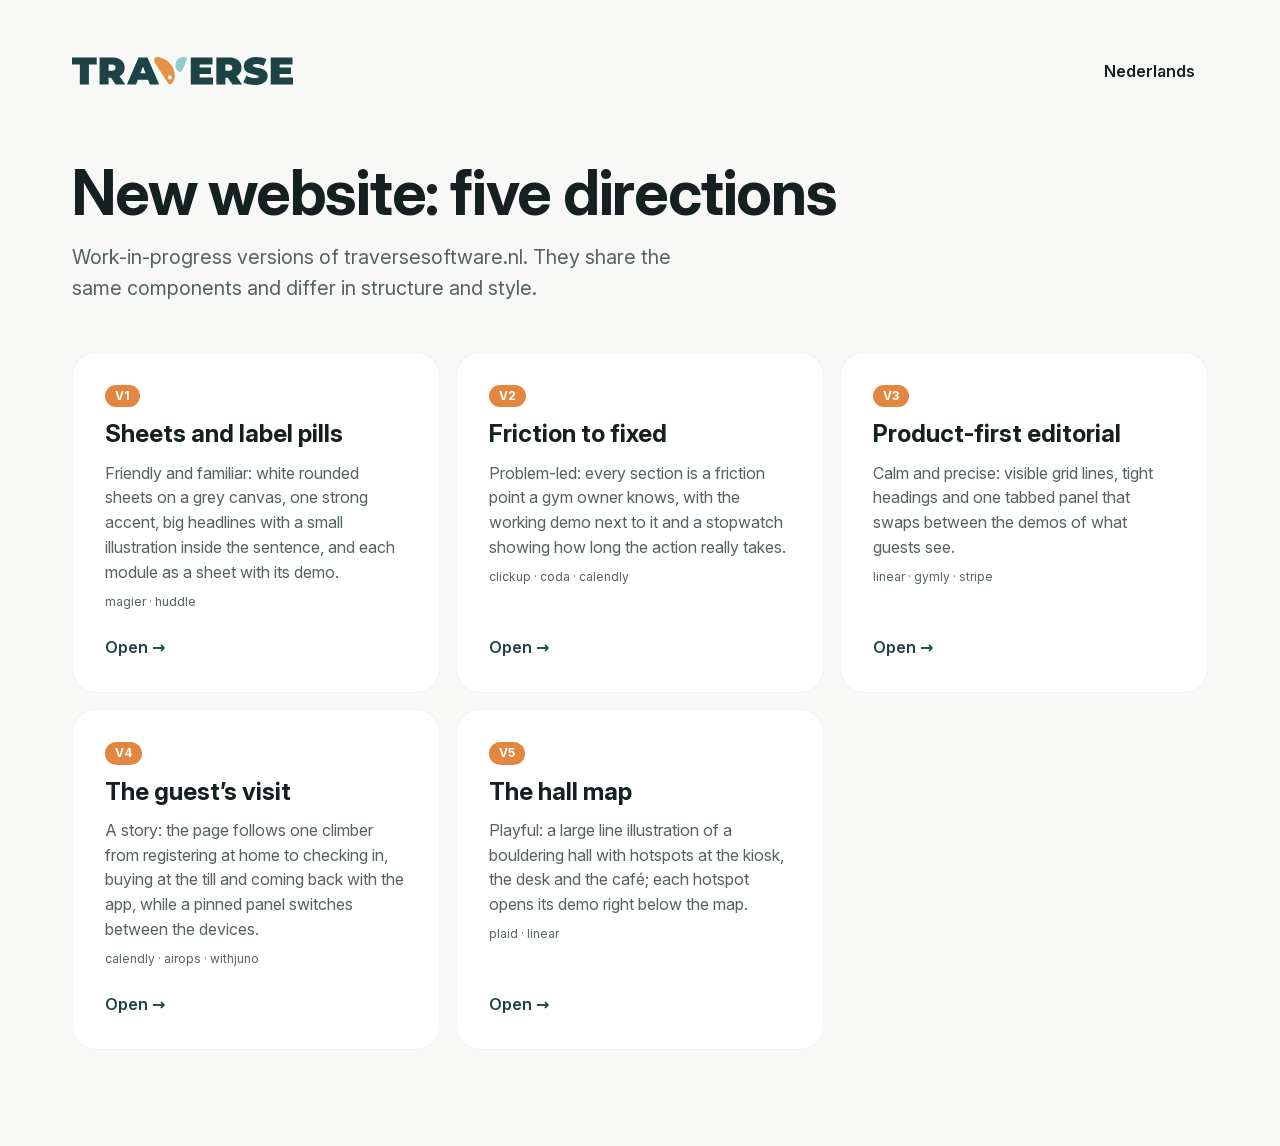
==== commit e6465554: "update website" ====
--- a/new/index.html
+++ b/new/index.html
@@ -9,9 +9,10 @@
   <link rel="icon" type="image/svg+xml" href="/new/favicon.svg">
   <link rel="icon" type="image/png" sizes="96x96" href="/new/favicon-96.png">
   <link rel="apple-touch-icon" href="/new/apple-touch-icon.png">
-  <script type="module" crossorigin src="/new/assets/index-Cvr_oJhR.js"></script>
+  <script type="module" crossorigin src="/new/assets/index-bYcGS-RE.js"></script>
   <link rel="modulepreload" crossorigin href="/new/assets/modulepreload-polyfill-B5Qt9EMX.js">
-  <link rel="modulepreload" crossorigin href="/new/assets/lib-B0y5hiGW.js">
+  <link rel="modulepreload" crossorigin href="/new/assets/lib-CWUcpPFw.js">
+  <link rel="modulepreload" crossorigin href="/new/assets/catalog-DTqHWwfG.js">
   <link rel="stylesheet" crossorigin href="/new/assets/lib-DHcJ26TA.css">
   <link rel="stylesheet" crossorigin href="/new/assets/index-BdKgpjEf.css">
 </head>
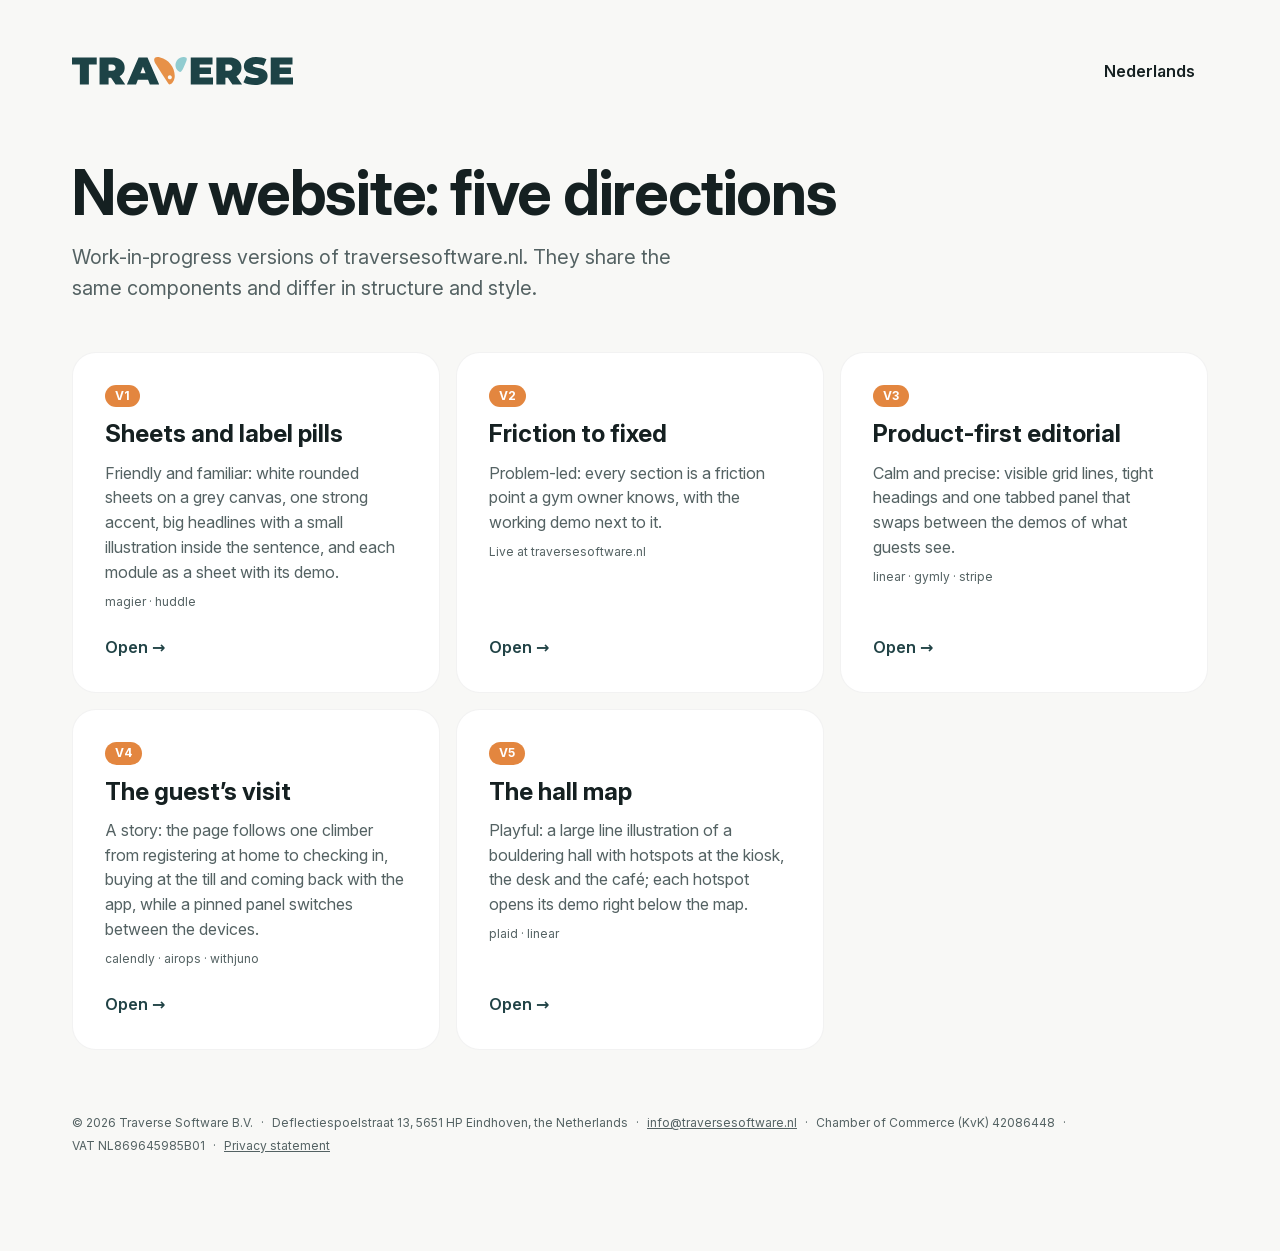
==== commit 8861b28f: "add privacy info and legal info for Traverse Software" ====
--- a/new/index.html
+++ b/new/index.html
@@ -6,15 +6,15 @@
   <!-- Drafts: keep them out of search results until one is chosen. -->
   <meta name="robots" content="noindex, nofollow">
   <title>Traverse · new website</title>
-  <link rel="icon" type="image/svg+xml" href="/new/favicon.svg">
-  <link rel="icon" type="image/png" sizes="96x96" href="/new/favicon-96.png">
-  <link rel="apple-touch-icon" href="/new/apple-touch-icon.png">
-  <script type="module" crossorigin src="/new/assets/index-bYcGS-RE.js"></script>
-  <link rel="modulepreload" crossorigin href="/new/assets/modulepreload-polyfill-B5Qt9EMX.js">
-  <link rel="modulepreload" crossorigin href="/new/assets/lib-CWUcpPFw.js">
-  <link rel="modulepreload" crossorigin href="/new/assets/catalog-DTqHWwfG.js">
-  <link rel="stylesheet" crossorigin href="/new/assets/lib-DHcJ26TA.css">
-  <link rel="stylesheet" crossorigin href="/new/assets/index-BdKgpjEf.css">
+  <link rel="icon" type="image/svg+xml" href="/favicon.svg">
+  <link rel="icon" type="image/png" sizes="96x96" href="/favicon-96.png">
+  <link rel="apple-touch-icon" href="/apple-touch-icon.png">
+  <script type="module" crossorigin src="/assets/chooser-1lOvjm5W.js"></script>
+  <link rel="modulepreload" crossorigin href="/assets/modulepreload-polyfill-B5Qt9EMX.js">
+  <link rel="modulepreload" crossorigin href="/assets/lib-DmvTgEou.js">
+  <link rel="modulepreload" crossorigin href="/assets/catalog-nchqh55C.js">
+  <link rel="stylesheet" crossorigin href="/assets/lib-Bmo370wT.css">
+  <link rel="stylesheet" crossorigin href="/assets/chooser-Be7V1lQI.css">
 </head>
 <body>
   <div id="root"></div>
--- a/assets/lib-Bmo370wT.css
+++ b/assets/lib-Bmo370wT.css
@@ -0,0 +1 @@
+@font-face{font-family:Inter;font-style:italic;font-weight:100 900;font-display:swap;src:url(/assets/inter-italic-100-900-cyrillic-ext-BYoJyjsM.woff2) format("woff2");unicode-range:U+0460-052F,U+1C80-1C8A,U+20B4,U+2DE0-2DFF,U+A640-A69F,U+FE2E-FE2F}@font-face{font-family:Inter;font-style:italic;font-weight:100 900;font-display:swap;src:url(/assets/inter-italic-100-900-cyrillic-CVOA9ym3.woff2) format("woff2");unicode-range:U+0301,U+0400-045F,U+0490-0491,U+04B0-04B1,U+2116}@font-face{font-family:Inter;font-style:italic;font-weight:100 900;font-display:swap;src:url(/assets/inter-italic-100-900-greek-ext-B_jCcZ6o.woff2) format("woff2");unicode-range:U+1F00-1FFF}@font-face{font-family:Inter;font-style:italic;font-weight:100 900;font-display:swap;src:url(/assets/inter-italic-100-900-greek-A1rHpd_D.woff2) format("woff2");unicode-range:U+0370-0377,U+037A-037F,U+0384-038A,U+038C,U+038E-03A1,U+03A3-03FF}@font-face{font-family:Inter;font-style:italic;font-weight:100 900;font-display:swap;src:url(/assets/inter-italic-100-900-vietnamese-CFYAVqej.woff2) format("woff2");unicode-range:U+0102-0103,U+0110-0111,U+0128-0129,U+0168-0169,U+01A0-01A1,U+01AF-01B0,U+0300-0301,U+0303-0304,U+0308-0309,U+0323,U+0329,U+1EA0-1EF9,U+20AB}@font-face{font-family:Inter;font-style:italic;font-weight:100 900;font-display:swap;src:url(/assets/inter-italic-100-900-latin-ext-DVCrKThp.woff2) format("woff2");unicode-range:U+0100-02BA,U+02BD-02C5,U+02C7-02CC,U+02CE-02D7,U+02DD-02FF,U+0304,U+0308,U+0329,U+1D00-1DBF,U+1E00-1E9F,U+1EF2-1EFF,U+2020,U+20A0-20AB,U+20AD-20C0,U+2113,U+2C60-2C7F,U+A720-A7FF}@font-face{font-family:Inter;font-style:italic;font-weight:100 900;font-display:swap;src:url(/assets/inter-italic-100-900-latin-CpDjs_zY.woff2) format("woff2");unicode-range:U+0000-00FF,U+0131,U+0152-0153,U+02BB-02BC,U+02C6,U+02DA,U+02DC,U+0304,U+0308,U+0329,U+2000-206F,U+20AC,U+2122,U+2191,U+2193,U+2212,U+2215,U+FEFF,U+FFFD}@font-face{font-family:Inter;font-style:normal;font-weight:100 900;font-display:swap;src:url(/assets/inter-normal-100-900-cyrillic-ext-BLWtiy7B.woff2) format("woff2");unicode-range:U+0460-052F,U+1C80-1C8A,U+20B4,U+2DE0-2DFF,U+A640-A69F,U+FE2E-FE2F}@font-face{font-family:Inter;font-style:normal;font-weight:100 900;font-display:swap;src:url(/assets/inter-normal-100-900-cyrillic-B8cfLZjk.woff2) format("woff2");unicode-range:U+0301,U+0400-045F,U+0490-0491,U+04B0-04B1,U+2116}@font-face{font-family:Inter;font-style:normal;font-weight:100 900;font-display:swap;src:url(/assets/inter-normal-100-900-greek-ext-BKTlanAW.woff2) format("woff2");unicode-range:U+1F00-1FFF}@font-face{font-family:Inter;font-style:normal;font-weight:100 900;font-display:swap;src:url(/assets/inter-normal-100-900-greek-iYI_izmT.woff2) format("woff2");unicode-range:U+0370-0377,U+037A-037F,U+0384-038A,U+038C,U+038E-03A1,U+03A3-03FF}@font-face{font-family:Inter;font-style:normal;font-weight:100 900;font-display:swap;src:url(/assets/inter-normal-100-900-vietnamese-mkXyzLes.woff2) format("woff2");unicode-range:U+0102-0103,U+0110-0111,U+0128-0129,U+0168-0169,U+01A0-01A1,U+01AF-01B0,U+0300-0301,U+0303-0304,U+0308-0309,U+0323,U+0329,U+1EA0-1EF9,U+20AB}@font-face{font-family:Inter;font-style:normal;font-weight:100 900;font-display:swap;src:url(/assets/inter-normal-100-900-latin-ext-jukQPMAF.woff2) format("woff2");unicode-range:U+0100-02BA,U+02BD-02C5,U+02C7-02CC,U+02CE-02D7,U+02DD-02FF,U+0304,U+0308,U+0329,U+1D00-1DBF,U+1E00-1E9F,U+1EF2-1EFF,U+2020,U+20A0-20AB,U+20AD-20C0,U+2113,U+2C60-2C7F,U+A720-A7FF}@font-face{font-family:Inter;font-style:normal;font-weight:100 900;font-display:swap;src:url(/assets/inter-normal-100-900-latin-j6BbcsN8.woff2) format("woff2");unicode-range:U+0000-00FF,U+0131,U+0152-0153,U+02BB-02BC,U+02C6,U+02DA,U+02DC,U+0304,U+0308,U+0329,U+2000-206F,U+20AC,U+2122,U+2191,U+2193,U+2212,U+2215,U+FEFF,U+FFFD}:root{--bg-darker: #e1dfdb;--bg-dark: #e8e6e3;--bg: #edebe8;--bg-light: #f8f8f6;--bg-lighter: #ffffff;--text: #152021;--text-muted: #546263;--text-on-primary: #ffffff;--text-on-secondary: #fff8ea;--text-on-highlight: #214346;--text-success: #2d5631;--text-danger: #982e15;--primary: #214346;--secondary: #e3863f;--highlight: rgb(134 197 202 / .6);--avatar-bg: #86c5ca;--avatar-fg: #214346;--danger: #ca4028;--success: #64a56a;--warning: oklch(81.47% .16722 100.648);--info: oklch(50.146% .16371 260.616);--border: rgb(11 14 14 / .2);--border-muted: rgb(11 14 14 / .05);--accent-1: #7abeac;--accent-2: #716fda;--accent-3: #b4d15c;--accent-4: #cc74a4;--accent-5: #b0c3c5;--accent-6: #e4b849;--accent-7: #0f868f;--accent-8: #ae4763;--accent-9: #e3863f;--accent-10: #214346;--shadow-2: 0 2px 6px 2px rgb(13 13 13 / .03), 0 1px 2px 0 rgb(13 13 13 / .06);--shadow-4: 0 6px 10px 4px rgb(13 13 13 / .03), 0 2px 3px 0 rgb(13 13 13 / .06);--shadow-8: 0 16px 32px 8px rgb(13 13 13 / .05), 0 4px 8px 0 rgb(13 13 13 / .06);--space-4: 4px;--space-8: 8px;--space-12: 12px;--space-16: 16px;--space-24: 24px;--space-32: 32px;--space-48: 48px;--space-64: 64px;--space-96: 96px;--space-128: 128px;--radius-4: 4px;--radius-8: 8px;--radius-16: 16px;--radius-24: 24px;--radius-32: 32px;--radius-full: 9999px;--font-sans: "Inter", system-ui, -apple-system, "Segoe UI", sans-serif;--text-display: clamp(2.5rem, 1.6rem + 4vw, 5rem);--text-h1: clamp(2.25rem, 1.6rem + 2.8vw, 4rem);--text-h2: clamp(1.75rem, 1.3rem + 1.8vw, 2.75rem);--text-h3: clamp(1.25rem, 1.1rem + .6vw, 1.5rem);--text-lead: clamp(1.0625rem, 1rem + .3vw, 1.25rem);--text-body: 1rem;--text-small: .875rem;--text-caption: .75rem;--content-width: 1200px;--gutter: clamp(16px, 4vw, 32px)}*,*:before,*:after{box-sizing:border-box}html{-webkit-text-size-adjust:100%;text-size-adjust:100%}body{margin:0;font-family:var(--font-sans);font-size:var(--text-body);line-height:1.55;color:var(--text);background:var(--bg-light);-webkit-font-smoothing:antialiased}h1,h2,h3,h4,p{margin:0}h1,h2,h3{line-height:1.1;letter-spacing:-.02em;font-weight:700}a{color:inherit}img,svg{display:block;max-width:100%}button,input,select,textarea{font:inherit;color:inherit}:focus-visible{outline:2px solid var(--secondary);outline-offset:2px}.container{width:100%;max-width:var(--content-width);margin-inline:auto;padding-inline:var(--gutter)}.visually-hidden{position:absolute;width:1px;height:1px;overflow:hidden;clip:rect(0 0 0 0);white-space:nowrap}@media(prefers-reduced-motion:reduce){*,*:before,*:after{animation-duration:.01ms!important;transition-duration:.01ms!important}}.tv-btn{--btn-bg: var(--primary);--btn-fg: var(--text-on-primary);--btn-border: transparent;--btn-radius: var(--radius-full);--btn-padding: 14px 24px;display:inline-flex;align-items:center;justify-content:center;gap:var(--space-8);padding:var(--btn-padding);border:1px solid var(--btn-border);border-radius:var(--btn-radius);background:var(--btn-bg);color:var(--btn-fg);font-weight:600;text-decoration:none;white-space:nowrap;cursor:pointer;transition:transform .12s ease,filter .12s ease}.tv-btn:hover{filter:brightness(1.08)}.tv-btn:active{transform:translateY(1px)}.tv-btn--secondary{--btn-bg: var(--bg-lighter);--btn-fg: var(--text);--btn-border: var(--border)}.tv-btn--ghost{--btn-bg: transparent;--btn-fg: var(--text);--btn-padding: 10px 12px}.tv-contact{--contact-bg: var(--primary);--contact-fg: var(--text-on-primary);--contact-form-bg: var(--bg-lighter);--contact-radius: var(--radius-32);display:grid;grid-template-columns:repeat(auto-fit,minmax(min(100%,360px),1fr));gap:var(--space-48);padding:clamp(24px,5vw,64px);border-radius:var(--contact-radius);background:var(--contact-bg);color:var(--contact-fg)}.tv-contact__intro{display:flex;flex-direction:column;gap:var(--space-16)}.tv-contact__title{font-size:var(--text-h2)}.tv-contact__subtitle{font-size:var(--text-lead);opacity:.8}.tv-contact__phone{display:flex;flex-direction:column;margin-top:auto;font-size:var(--text-h2);font-weight:700;text-decoration:none}.tv-contact__phone-label{font-size:var(--text-small);font-weight:500;opacity:.7}.tv-contact__form{display:flex;flex-direction:column;gap:var(--space-12);padding:var(--space-32);border-radius:var(--radius-24);background:var(--contact-form-bg);color:var(--text)}.tv-contact__form label{display:flex;flex-direction:column;gap:var(--space-4);font-size:var(--text-small);font-weight:500}.tv-contact__form input{padding:12px 14px;border:1px solid var(--border);border-radius:var(--radius-8);background:var(--bg-light);font-size:var(--text-body)}.tv-contact__note{color:var(--text-muted);font-size:var(--text-small)}.tv-contact__note a{color:inherit}.tv-contact__note--error{color:var(--text-danger)}.tv-contact__done{justify-content:center;min-height:16rem;color:var(--text)}.tv-contact__done-title{font-size:var(--text-h3);font-weight:600}.tv-contact__trap{position:absolute;left:-10000px;width:1px;height:1px;overflow:hidden}.tv-demo{--demo-device-bg: var(--text);--demo-screen-bg: var(--bg-light);--demo-radius: var(--radius-16);display:flex;flex-direction:column;align-items:center;gap:var(--space-12);margin:0}.tv-demo__device{width:100%;padding:10px;border-radius:calc(var(--demo-radius) + 10px);background:var(--demo-device-bg);box-shadow:var(--shadow-8)}.tv-demo__screen{min-height:240px;overflow:hidden;border-radius:var(--demo-radius);background:var(--demo-screen-bg)}.tv-demo--browser .tv-demo__device{padding-top:28px;background:radial-gradient(circle at 18px 14px,#ff5f57 4px,transparent 5px),radial-gradient(circle at 34px 14px,#febc2e 4px,transparent 5px),radial-gradient(circle at 50px 14px,#28c840 4px,transparent 5px),var(--bg-dark)}.tv-demo--phone .tv-demo__device{max-width:320px;--demo-radius: 32px}.tv-demo--phone .tv-demo__screen,.tv-demo--kiosk .tv-demo__screen{min-height:0}.tv-demo--phone .tv-demo__screen{aspect-ratio:9 / 19.5}.tv-demo--kiosk .tv-demo__device{max-width:520px;--demo-radius: 12px}.tv-demo--kiosk .tv-demo__screen{aspect-ratio:4 / 3}.tv-demo--plain .tv-demo__device{padding:0;background:transparent;box-shadow:none}.tv-demo__caption{color:var(--text-muted);font-size:var(--text-small)}.tv-legal{display:flex;flex-wrap:wrap;column-gap:var(--space-8);row-gap:var(--space-4);color:var(--text-muted);font-size:var(--text-caption);font-style:normal}.tv-legal span:not(:last-child):after{content:"·";margin-left:var(--space-8)}@media(max-width:720px){.tv-legal{flex-direction:column}.tv-legal span:not(:last-child):after{content:none}}.tv-legal a{color:inherit}.tv-pricing{--pricing-card-bg: var(--bg-lighter);--pricing-card-border: var(--border-muted);--pricing-card-radius: var(--radius-24);--pricing-featured-bg: var(--primary);--pricing-featured-fg: var(--text-on-primary);display:flex;flex-direction:column;align-items:center;gap:var(--space-32)}.tv-pricing__switch{display:inline-flex;padding:4px;border-radius:var(--radius-full);background:var(--bg-dark)}.tv-pricing__switch button{display:inline-flex;align-items:center;gap:var(--space-8);padding:8px 18px;border:0;border-radius:var(--radius-full);background:transparent;cursor:pointer;font-weight:500}.tv-pricing__switch button.active{background:var(--bg-lighter);box-shadow:var(--shadow-2)}.tv-pricing__saving{padding:2px 8px;border-radius:var(--radius-full);background:#64a56a2e;color:var(--text-success);font-size:var(--text-caption);font-weight:600}.tv-pricing__cards{display:grid;grid-template-columns:repeat(auto-fit,minmax(min(100%,320px),1fr));gap:var(--space-16);width:100%;max-width:880px}.tv-pricing__card{display:flex;flex-direction:column;gap:var(--space-12);padding:var(--space-32);border:1px solid var(--pricing-card-border);border-radius:var(--pricing-card-radius);background:var(--pricing-card-bg)}.tv-pricing__card--featured{background:var(--pricing-featured-bg);color:var(--pricing-featured-fg)}.tv-pricing__card--featured .tv-btn{--btn-bg: var(--bg-lighter);--btn-fg: var(--primary)}.tv-pricing__name{font-size:var(--text-h3)}.tv-pricing__tagline,.tv-pricing__billing{opacity:.75}.tv-pricing__price{display:flex;align-items:baseline;flex-wrap:wrap;gap:var(--space-8);margin-top:var(--space-8)}.tv-pricing__amount{font-size:var(--text-h1);font-weight:700;letter-spacing:-.03em;font-variant-numeric:tabular-nums}.tv-pricing__unit{font-size:var(--text-small);opacity:.75}.tv-pricing__features{display:flex;flex-direction:column;gap:var(--space-8);margin:var(--space-16) 0 0;padding:0;list-style:none}.tv-pricing__features li{position:relative;padding-left:1.5em}.tv-pricing__features li:before{content:"✓";position:absolute;left:0;font-weight:700}.tv-pricing__extra{font-weight:600}.tv-pricing__notes{display:flex;flex-direction:column;gap:var(--space-4);text-align:center;color:var(--text-muted);font-size:var(--text-small)}.tv-review{--review-bg: var(--bg-lighter);--review-radius: var(--radius-24);display:flex;flex-direction:column;gap:var(--space-16);margin:0;padding:var(--space-48);border-radius:var(--review-radius);background:var(--review-bg)}.tv-review__quote{margin:0;font-size:var(--text-h3);font-weight:500;line-height:1.35}.tv-review__author{color:var(--text-muted)}.tv-review--placeholder{border:2px dashed var(--border);background:transparent}.tv-review--placeholder .tv-review__quote{color:var(--text-muted)}.tv-label{--label-bg: transparent;--label-fg: var(--primary);--label-border: var(--border);display:inline-block;padding:4px 12px;border:1px solid var(--label-border);border-radius:var(--radius-full);background:var(--label-bg);color:var(--label-fg);font-size:var(--text-small);font-weight:500}.tv-section{--section-padding: clamp(var(--space-48), 8vw, var(--space-96));--section-bg: transparent;padding-block:var(--section-padding);background:var(--section-bg)}.tv-section__header{display:flex;flex-direction:column;gap:var(--space-16);max-width:720px;margin-bottom:var(--space-48)}.tv-section--center .tv-section__header{align-items:center;text-align:center;margin-inline:auto}.tv-section--center .tv-trust{align-items:center}.tv-section--center .tv-trust__items{justify-content:center}.tv-section__title{font-size:var(--text-h2)}.tv-section__lead{font-size:var(--text-lead);color:var(--text-muted)}.tv-wordmark{--wordmark-height: 28px;flex:none;height:var(--wordmark-height);width:auto}.tv-footer{--footer-bg: transparent;padding-block:var(--space-64);border-top:1px solid var(--border-muted);background:var(--footer-bg)}.tv-footer__inner{display:flex;flex-wrap:wrap;align-items:flex-end;justify-content:space-between;gap:var(--space-24)}.tv-footer__brand{display:flex;flex-direction:column;align-items:flex-start;gap:var(--space-8);color:var(--text-muted)}.tv-footer__phone{font-weight:600;text-decoration:none}.tv-footer__copy{width:100%}.tv-header{--header-bg: rgb(248 248 246 / .85);--header-border: var(--border-muted);position:sticky;top:0;z-index:10;background:var(--header-bg);border-bottom:1px solid var(--header-border);backdrop-filter:blur(12px)}.tv-header__inner{display:flex;align-items:center;gap:var(--space-24);min-height:72px}.tv-header__brand{text-decoration:none}.tv-header__nav{display:flex;gap:var(--space-24);margin-inline:auto}.tv-header__nav a{text-decoration:none;color:var(--text-muted);font-weight:500}.tv-header__nav a:hover{color:var(--text)}.tv-header__actions{display:flex;align-items:center;gap:var(--space-8);margin-left:auto}@media(max-width:760px){.tv-header__nav{display:none}.tv-header__inner{gap:var(--space-8);min-height:60px}.tv-header .tv-wordmark{--wordmark-height: 18px}.tv-header__actions{gap:var(--space-4)}.tv-header__actions .tv-btn{--btn-padding: 8px 12px;font-size:var(--text-small)}}.tv-trust{--trust-chip-bg: var(--bg-lighter);--trust-chip-border: var(--border-muted);display:flex;flex-direction:column;gap:var(--space-16)}.tv-trust__items{display:flex;flex-wrap:wrap;gap:var(--space-8);margin:0;padding:0;list-style:none}.tv-trust__items li{padding:8px 14px;border:1px solid var(--trust-chip-border);border-radius:var(--radius-full);background:var(--trust-chip-bg);font-size:var(--text-small);font-weight:500}.tv-trust__items li:before{content:"✓ ";color:var(--success);font-weight:700}.demo-app{--app-brand: var(--primary);--app-fab-bg: var(--avatar-bg);--app-fab-fg: var(--avatar-fg);--app-open: var(--text-success);--app-surface: #f2f2f2;--app-on: #0d0d0d;--app-dim: #626061;--app-lowest: #ffffff;--app-low: #f7f7f7;--app-container: #ebebeb;--app-subtle-dim: rgb(13 13 13 / .05);--app-shadow: rgb(13 13 13 / .15);--app-island: #000000;height:100%;font-family:var(--font-sans);color:var(--app-on);-webkit-font-smoothing:antialiased;user-select:none}.demo-app button{font:inherit;color:inherit;border:0;background:none;padding:0;cursor:pointer}.demo-app svg{display:block}.demo-app__device{position:relative;width:390px;height:845px;overflow:hidden;background:var(--app-surface)}.demo-app__title-md{font-size:16px;font-weight:500;line-height:24px;letter-spacing:.15px}.demo-app__title-sm{font-size:14px;font-weight:500;line-height:20px;letter-spacing:.1px}.demo-app__muted-sm{font-size:12px;line-height:16px;letter-spacing:.4px;color:var(--app-dim)}.demo-app__muted-md{font-size:14px;line-height:20px;letter-spacing:.25px;color:var(--app-dim)}.demo-app__status{position:absolute;inset:0 0 auto;z-index:10;height:47px;display:flex;align-items:center;justify-content:space-between;padding:4px 28px 0 34px;font-size:16px;font-weight:600;pointer-events:none}.demo-app__time{width:60px}.demo-app__sys{display:flex;align-items:center;gap:6px;width:72px;justify-content:flex-end}.demo-app__signal,.demo-app__wifi{height:12px;width:auto;fill:currentColor}.demo-app__battery{width:25px;height:12px;border:1.5px solid currentColor;border-radius:4px;padding:1.5px;opacity:.9}.demo-app__battery span{display:block;width:75%;height:100%;border-radius:1.5px;background:currentColor}.demo-app .demo-app__island{pointer-events:auto;display:flex;align-items:center;justify-content:center;gap:6px;width:124px;height:34px;margin-top:2px;border-radius:20px;background:var(--app-island);color:var(--text-on-primary);font-size:13px;font-weight:600;letter-spacing:.2px}.demo-app__island-icon{width:14px;height:14px}.demo-app .demo-app__island:focus-visible{outline:2px solid var(--secondary);outline-offset:2px}.demo-app__home{position:absolute;inset:0}.demo-app__appbar{display:flex;align-items:center;gap:8px;height:111px;padding:47px 16px 0;background:var(--app-surface)}.demo-app__applogo{width:48px;height:48px;flex:none}.demo-app__loc{display:flex;flex-direction:column;flex:1;min-width:0}.demo-app__locname{display:flex;align-items:center;gap:4px;font-size:14px;line-height:20px}.demo-app__chev-down{width:14px;height:14px;color:var(--app-brand)}.demo-app__openstatus{display:flex;flex-direction:column;align-items:flex-end;gap:4px}.demo-app__open{font-size:12px;font-weight:600;line-height:12px;letter-spacing:.5px;color:var(--app-open)}.demo-app__body{position:absolute;inset:111px 0 90px}.demo-app__spinner{position:absolute;left:50%;top:45%;width:36px;height:36px;margin:-18px 0 0 -18px;border-radius:50%;border:4px solid var(--app-brand);border-right-color:transparent;animation:demo-app-spin .8s linear infinite}@keyframes demo-app-spin{to{transform:rotate(360deg)}}.demo-app__scroll{height:100%;overflow-y:auto;overscroll-behavior:contain;scrollbar-width:none;padding-bottom:48px;opacity:0;visibility:hidden;transition:opacity .25s ease}.demo-app__scroll::-webkit-scrollbar{display:none}.demo-app__scroll.is-visible{opacity:1;visibility:visible}.demo-app__headline{margin:0;padding:32px 16px 0;font-size:24px;font-weight:700;line-height:32px;color:var(--app-brand)}.demo-app__headline--news{padding-top:8px}.demo-app__dayhead{display:flex;justify-content:space-between;align-items:baseline;padding:24px 16px 8px;font-size:14px;font-weight:500;line-height:20px;color:var(--app-dim)}.demo-app__event{display:flex;align-items:center;gap:8px;margin-top:4px;padding:12px 16px;background:var(--app-low)}.demo-app__event-text{display:flex;flex-direction:column;flex:1}.demo-app .demo-app__ticketbtn{display:grid;place-items:center;width:48px;height:48px;border-radius:50%;background:var(--app-container);color:var(--app-brand)}.demo-app__ticketbtn svg{width:16px;height:16px}.demo-app__ticketbtn.is-disabled{color:var(--app-dim);opacity:.45}.demo-app__textbtn{display:flex;align-items:center;justify-content:flex-end;gap:8px;padding:18px 16px 10px;font-size:14px;font-weight:600;letter-spacing:.5px;color:var(--app-brand)}.demo-app__textbtn svg{width:16px;height:16px}.demo-app__quick{display:flex;flex-direction:column;gap:8px;padding:40px 16px 32px}.demo-app__tile{display:flex;align-items:center;gap:16px;height:56px;padding:0 16px;border-radius:4px;background:var(--app-lowest);box-shadow:0 1px 3px var(--app-shadow);font-size:14px;font-weight:600;letter-spacing:.5px;color:var(--app-brand)}.demo-app__tile span{flex:1}.demo-app__tile-icon{width:16px;height:16px}.demo-app__tile-chev{width:16px;height:16px;color:var(--app-dim)}.demo-app__news{display:flex;flex-direction:column;gap:2px;margin:16px 16px 0;min-height:260px;padding:12px;border-radius:8px;background:var(--app-lowest);box-shadow:0 1px 3px var(--app-shadow)}.demo-app__news p{margin:8px 0 0;flex:1;font-size:12px;line-height:16px;letter-spacing:.4px}.demo-app__readmore{align-self:flex-end;font-size:14px;font-weight:600;letter-spacing:.5px;color:var(--app-brand)}.demo-app__bar{position:absolute;inset:auto 0 0;height:90px;filter:drop-shadow(0 -1px 3px var(--app-shadow))}.demo-app__bar-bg{position:absolute;inset:0;background:var(--app-lowest);-webkit-mask:radial-gradient(circle 33px at 50% 0,transparent 32.5px,#000 33px);mask:radial-gradient(circle 33px at 50% 0,transparent 32.5px,#000 33px)}.demo-app__tabs{position:relative;display:flex;padding:8px 8px 0}.demo-app__tab{flex:1;display:flex;flex-direction:column;align-items:center;gap:4px;font-size:12px;font-weight:600;line-height:12px;letter-spacing:.5px;color:var(--app-dim)}.demo-app__tab svg{width:20px;height:20px}.demo-app__tab.is-active{color:var(--app-brand)}.demo-app .demo-app__fab{position:absolute;left:50%;top:727px;width:56px;height:56px;margin-left:-28px;display:grid;place-items:center;border-radius:50%;background:var(--app-fab-bg);color:var(--app-fab-fg);box-shadow:0 2px 4px var(--app-shadow),0 3px 8px var(--app-shadow);transition:transform .12s ease}.demo-app .demo-app__fab:disabled{cursor:default}.demo-app .demo-app__fab:active:not(:disabled){transform:scale(.94)}.demo-app__fab svg{width:24px;height:24px}.demo-app__fab.is-hinting:after{content:"";position:absolute;inset:0;border-radius:50%;border:3px solid var(--app-fab-bg);animation:demo-app-ring 1.8s ease-out .4s infinite;pointer-events:none}@keyframes demo-app-ring{0%{transform:scale(1);opacity:.9}80%,to{transform:scale(1.7);opacity:0}}.demo-app .demo-app__fab:focus-visible,.demo-app .demo-app__ticketbtn:focus-visible,.demo-app .demo-app__close-x:focus-visible,.demo-app .demo-app__closebtn:focus-visible{outline:3px solid var(--secondary);outline-offset:2px}.demo-app__homebar{position:absolute;left:50%;bottom:8px;width:134px;height:5px;margin-left:-67px;border-radius:3px;background:var(--app-on);pointer-events:none}.demo-app__qrpage{position:absolute;inset:0;z-index:5;padding-top:47px;background:var(--app-surface);transform:translateY(100%);visibility:hidden;filter:brightness(.86);transition:transform .32s cubic-bezier(.2,.8,.2,1),visibility 0s linear .32s,filter .2s ease}.demo-app__qrpage.is-open{transform:none;visibility:visible;filter:none;transition:transform .32s cubic-bezier(.2,.8,.2,1),visibility 0s,filter .6s ease .25s}.demo-app__qrbar{position:relative;display:grid;place-items:center;height:56px}.demo-app .demo-app__close-x{position:absolute;left:4px;top:4px;width:48px;height:48px;display:grid;place-items:center;color:var(--app-dim)}.demo-app__close-x svg{width:20px;height:20px}.demo-app__qrbody{position:absolute;inset:103px 0 34px;display:flex;flex-direction:column;padding:32px 0 24px}.demo-app__qrcard{flex:1;min-height:0;display:flex;flex-direction:column;align-items:center;gap:4px;margin-top:16px;padding:16px;background:var(--app-lowest)}.demo-app__qrinner{flex:1;min-height:0;align-self:stretch;display:flex;flex-direction:column;gap:16px;margin-top:12px;padding:0 32px}.demo-app__qrbox{flex:1;min-height:0;display:flex;justify-content:center}.demo-app__qr{height:100%;max-width:100%;aspect-ratio:1;color:var(--app-on)}.demo-app__selector{display:flex;flex-direction:column;gap:4px;min-height:48px;padding:12px 16px;border-radius:4px;background:var(--app-container)}.demo-app__selector-name{font-size:14px;font-weight:600;line-height:14px;letter-spacing:.5px;color:var(--app-brand)}.demo-app__qranim{position:relative;display:grid;place-items:center;height:84px;overflow:hidden;background:var(--app-lowest)}.demo-app__qranim img{width:210px;height:auto;animation:demo-app-breathe 2.4s ease-in-out infinite}.demo-app__qranim-sweep{position:absolute;inset:0;background:linear-gradient(100deg,transparent 35%,rgb(255 255 255 / .85) 50%,transparent 65%);animation:demo-app-sweep 2.4s ease-in-out infinite}@keyframes demo-app-breathe{50%{transform:scale(1.04)}}@keyframes demo-app-sweep{0%{transform:translate(-100%)}to{transform:translate(100%)}}.demo-app .demo-app__closebtn{margin:24px 16px 0;height:48px;border-radius:4px;background:var(--app-brand);color:var(--text-on-primary);font-size:14px;font-weight:600;letter-spacing:.5px}.demo-app__splash{position:absolute;inset:0;z-index:8;display:grid;place-items:center;background:var(--app-lowest)}.demo-app__splash.is-gone{opacity:0;visibility:hidden;transition:opacity .3s ease,visibility 0s linear .3s}.demo-app__splash-mark{width:112px;height:112px}@media(prefers-reduced-motion:reduce){.demo-app *,.demo-app *:after{animation:none!important;transition:none!important}.demo-app__spinner{border-right-color:var(--app-brand);opacity:.5}}.demo-kiosk{--kiosk-standby: #111;--kiosk-success: #009400;--kiosk-error: #b31f1f;--kiosk-text: oklch(.96 0 202);--kiosk-text-muted: oklch(.75 0 202);--kiosk-border: rgb(244 243 241 / .2);--kiosk-panel: #0f1010;--kiosk-chip: #1a1c1c;--kiosk-chip-hover: #242727;--kiosk-focus: #86c5ca;position:relative;height:100%;overflow:hidden;background:var(--kiosk-standby);color:var(--kiosk-text);font-family:"Inter",var(--font-sans);transition:background .3s;container-type:inline-size}.demo-kiosk[data-state=success]{background:var(--kiosk-success)}.demo-kiosk[data-state=error]{background:var(--kiosk-error)}.demo-kiosk .kiosk-screen{display:flex;flex-direction:column;align-items:center;box-sizing:border-box;height:100%;padding:11% 48px 0;font-size:2rem;font-weight:300;line-height:1.2;text-align:center}.demo-kiosk .kiosk-logo{display:block;width:280px;height:auto;margin-bottom:2rem}.demo-kiosk .kiosk-welcome{margin:0}.demo-kiosk .kiosk-result{animation:kiosk-result-in .18s ease-out}.demo-kiosk .kiosk-detail-minor{margin:.25rem 0;font-size:1.25rem;opacity:.8}.demo-kiosk .kiosk-detail-minor:first-of-type{margin-top:1rem}.demo-kiosk .kiosk-note{max-width:640px;margin:3rem auto 0;padding:1rem;border:1px solid currentColor;border-radius:4px;font-size:1.25rem}.demo-kiosk .kiosk-note p{margin:0}.demo-kiosk .kiosk-note .kiosk-note-title{margin-bottom:.25rem;font-size:1.5rem;font-weight:500}@keyframes kiosk-result-in{0%{opacity:0;transform:scale(.97)}to{opacity:1;transform:none}}.demo-kiosk .kiosk-sim{position:absolute;right:0;bottom:0;left:0;padding:6px 8px 8px;border-top:1px solid var(--kiosk-border);background:var(--kiosk-panel)}.demo-kiosk .kiosk-sim__hint{margin:0 0 6px;color:var(--kiosk-text-muted);font-size:11px;line-height:1.3;text-align:center}.demo-kiosk .kiosk-sim__guests{display:grid;grid-template-columns:repeat(4,minmax(0,1fr));gap:6px}.demo-kiosk .kiosk-sim__guest{display:flex;flex-direction:column;align-items:flex-start;gap:2px;min-width:0;padding:6px 8px;border:1px solid var(--kiosk-border);border-radius:8px;background:var(--kiosk-chip);color:var(--kiosk-text);font:inherit;text-align:left;overflow-wrap:anywhere;cursor:pointer;transition:background .15s,transform .1s}.demo-kiosk .kiosk-sim__guest:hover{background:var(--kiosk-chip-hover)}.demo-kiosk .kiosk-sim__guest:active{transform:scale(.97)}.demo-kiosk .kiosk-sim__guest:focus-visible{outline:2px solid var(--kiosk-focus);outline-offset:1px}.demo-kiosk .kiosk-sim__qr{flex:none;width:14px;height:14px;color:var(--kiosk-focus)}.demo-kiosk .kiosk-sim__name{display:flex;align-items:center;gap:5px;font-size:12px;font-weight:600;line-height:1.3}.demo-kiosk .kiosk-sim__role{color:var(--kiosk-text-muted);font-size:10.5px;line-height:1.25}@container (max-width: 439px){.demo-kiosk .kiosk-screen{padding-top:8%}.demo-kiosk .kiosk-note{margin-top:1.5rem}.demo-kiosk .kiosk-sim__guests{display:flex;overflow-x:auto;scrollbar-width:none;overscroll-behavior-x:contain}.demo-kiosk .kiosk-sim__guests::-webkit-scrollbar{display:none}.demo-kiosk .kiosk-sim__guest{flex:none;width:104px}}@media(prefers-reduced-motion:reduce){.demo-kiosk,.demo-kiosk .kiosk-sim__guest{transition:none}.demo-kiosk .kiosk-result{animation:none}.demo-kiosk .kiosk-sim__guest:active{transform:none}}.demo-pos{--pos-disabled-fill: rgb(11 14 14 / .08);--pos-disabled-text: #869192;--pos-tile-stack-bg: #e1dfdb;--pos-scrim: rgb(0 0 0 / .5);--pos-text-on-danger: #ffffff;--size-2: 2px;--size-4: 4px;--size-8: 8px;--size-12: 12px;--size-16: 16px;--size-24: 24px;--radius-s: .25rem;--radius: .5rem;--radius-l: 1rem;--padding-s: .25rem;--padding: .5rem;--padding-l: 1rem;--padding-xl: 2rem;--gap-s: .25rem;--gap: .5rem;--gap-l: 1rem;--tab-min-width: 6rem;--tab-min-height: 3rem;--checkin-panel-width: 15rem;--cart-width: 20rem;--pos-grid-bottom-space: 7.5rem;--topbar-height: 4.5rem;--input-height: 3rem;width:100%;font-family:var(--font-sans);font-size:16px;line-height:normal;letter-spacing:normal;color:var(--text);background:var(--bg);text-align:left}.demo-pos *,.demo-pos *:before,.demo-pos *:after{margin:0;padding:0;box-sizing:border-box}.demo-pos h2,.demo-pos h3{line-height:normal;letter-spacing:normal}.demo-pos h3{font-size:1.17em}.demo-pos svg{display:inline-block;flex-shrink:0}.demo-pos button{font-family:inherit;font-size:inherit;min-width:6rem;min-height:var(--input-height);border-radius:var(--radius);border:1px solid var(--border);padding:var(--padding-s) var(--padding-l);cursor:pointer;background-color:var(--bg-lighter);color:var(--text);-webkit-tap-highlight-color:transparent;touch-action:manipulation}.demo-pos ul{list-style:none}.demo-pos .pos-stage{position:relative;width:1024px;height:768px;overflow:hidden;background:var(--bg)}.demo-pos .pos-shell{zoom:.75;width:calc(1024px / .75);height:1024px;display:flex;flex-direction:column;overflow:hidden}.demo-pos .pos-topbar{display:grid;grid-template-columns:var(--checkin-panel-width) 1fr;align-items:stretch;height:var(--topbar-height);flex-shrink:0}.demo-pos .pos-topbar-logo-panel{display:flex;justify-content:center;align-items:center;height:100%;padding:0 var(--size-24);background:var(--bg-light);border-right:1px solid var(--bg-darker)}.demo-pos .pos-topbar-logo{display:block;height:auto;width:100%;max-height:2rem;object-fit:contain}.demo-pos .pos-topbar-main{display:grid;grid-template-columns:minmax(12rem,19rem) 1fr auto;align-items:center;min-width:0;background:var(--bg-light);border-bottom:1px solid var(--bg-darker)}.demo-pos .pos-topbar-main>.pos-btn-outline{justify-self:end;margin-right:var(--size-16);margin-left:var(--gap-l)}.demo-pos .pos-topbar-search{display:flex;align-items:center;min-width:0;margin-left:var(--size-24)}.demo-pos .input-group{display:flex;align-items:center;width:100%;max-width:25rem;height:2.5rem;border:1px solid var(--border);border-radius:var(--radius);overflow:hidden;background-color:var(--bg-dark)}.demo-pos .input-group-icon{display:flex;align-items:center;padding:var(--padding-l);color:var(--text-muted)}.demo-pos .input-group-input{flex:1 1 0;min-width:0;height:100%;border:none;padding:var(--padding);padding-left:0;font-size:1rem;background:transparent;color:var(--text);outline:none;pointer-events:none}.demo-pos .input-group-input::placeholder{color:var(--text-muted)}.demo-pos .pos-topbar-nav-panel{display:flex;align-items:center;justify-content:flex-end;padding:0 var(--size-24);min-width:0}.demo-pos .pos-topbar-nav{display:flex;gap:var(--gap-l)}.demo-pos .pos-topbar-nav .pos-topbar-nav-button{display:flex;align-items:center;justify-content:center;gap:6px;height:var(--tab-min-height);min-width:unset;min-height:unset;padding:0 var(--padding);border:none;border-radius:var(--radius);background:transparent;font-size:.75rem;font-weight:600;letter-spacing:.1px;white-space:nowrap;cursor:default}.demo-pos .pos-topbar-nav-rule{align-self:center;width:1px;height:var(--size-16);background:var(--border)}.demo-pos .pos-btn-outline{display:flex;align-items:center;gap:var(--gap);min-width:unset;min-height:unset;height:2.5rem;padding:0 var(--padding-l);border:1px solid var(--border);border-radius:var(--radius);background:var(--bg-lighter);font-size:.875rem;font-weight:600;flex-shrink:0}.demo-pos .pos-btn-outline svg{color:var(--text-muted)}.demo-pos .pos-btn-outline:disabled{background:transparent;color:var(--pos-disabled-text);border-color:var(--border-muted);cursor:not-allowed}.demo-pos .pos-btn-outline:disabled svg{color:inherit}.demo-pos .pos-sell-layout{display:grid;grid-template-columns:var(--checkin-panel-width) 1fr var(--cart-width);grid-template-rows:1fr;flex:1;min-height:0;overflow:hidden}.demo-pos .pos-checkin-panel{display:flex;flex-direction:column;overflow:hidden;border-right:1px solid var(--bg-darker);background:var(--bg-light)}.demo-pos .pos-checkin-panel-header{display:flex;align-items:baseline;justify-content:space-between;gap:var(--gap);padding:var(--padding-l);font-size:1.75rem;font-weight:700;line-height:1.286}.demo-pos .icon-button.pos-history-button{display:flex;align-items:center;align-self:center;gap:var(--gap-s);min-width:unset;min-height:unset;padding:0 var(--padding-s) 2px;border:none;background:transparent;font-size:.75rem;font-weight:600;letter-spacing:.1px;white-space:nowrap;color:var(--text-muted);cursor:default}.demo-pos .pos-checkin-list{flex:1;overflow:hidden;display:flex;flex-direction:column}.demo-pos .pos-checkin-item{display:flex;align-items:center;gap:var(--gap-l);padding:var(--padding)}.demo-pos .pos-checkin-item.accepted{border-left:5px solid var(--success)}.demo-pos .pos-checkin-item.denied{border-left:5px solid var(--danger)}.demo-pos .pos-checkin-item.registration{border-left:5px solid var(--info)}.demo-pos .pos-checkin-item.accepted{animation:demo-pos-flash-accepted .5s ease-out forwards}.demo-pos .pos-checkin-item.denied{animation:demo-pos-flash-denied .5s ease-out forwards}.demo-pos .pos-checkin-item.registration{animation:demo-pos-flash-registration .5s ease-out forwards}.demo-pos .pos-checkin-item.no-flash{animation:none}@keyframes demo-pos-flash-accepted{0%{background-color:var(--success)}to{background-color:transparent}}@keyframes demo-pos-flash-denied{0%{background-color:var(--danger)}to{background-color:transparent}}@keyframes demo-pos-flash-registration{0%{background-color:var(--info)}to{background-color:transparent}}.demo-pos .pos-checkin-avatar{width:2.25rem;height:2.25rem;border-radius:50%;flex-shrink:0;display:flex;align-items:center;justify-content:center;background:var(--bg-darker);color:var(--text-muted);font-size:.9rem;font-weight:600}.demo-pos .pos-checkin-info{flex:1;min-width:0;display:flex;flex-direction:column;gap:.1rem}.demo-pos .pos-checkin-name{font-size:.875rem;font-weight:600;white-space:nowrap;overflow:hidden;text-overflow:ellipsis}.demo-pos .pos-checkin-product,.demo-pos .pos-checkin-remaining{font-size:.75rem;color:var(--text-muted);white-space:nowrap;overflow:hidden;text-overflow:ellipsis}.demo-pos .pos-checkin-blocked-note{font-size:.75rem;color:var(--text-danger);font-weight:600}.demo-pos .pos-checkin-status-icon{display:flex;flex-direction:column;align-items:flex-end;justify-content:flex-start;align-self:stretch;gap:.1rem;flex-shrink:0;font-size:1rem;font-weight:700}.demo-pos .pos-checkin-status-icon.accepted{color:var(--text-success)}.demo-pos .pos-checkin-status-icon.denied{color:var(--text-danger)}.demo-pos .pos-checkin-status-icon.registration{color:var(--info)}.demo-pos .pos-checkin-registration-badge{font-size:.75rem;color:var(--info);font-weight:600}.demo-pos .pos-checkin-time{font-size:.75rem;font-weight:400;color:var(--text-muted)}.demo-pos .pos-products-panel{display:flex;flex-direction:column;overflow:hidden;border-right:1px solid var(--bg-darker)}.demo-pos .pos-category-tabs{display:flex;flex-wrap:wrap;gap:var(--gap-l);padding:var(--padding-l);flex-shrink:0}.demo-pos .pos-category-tab{flex-shrink:0;min-height:var(--tab-min-height);min-width:var(--tab-min-width);padding:0 var(--padding-l);border-radius:var(--radius);border:1px solid var(--border);background:var(--bg-lighter);font-size:1rem;white-space:nowrap;transition:background .1s}.demo-pos .pos-category-tab:hover{background:var(--highlight)}.demo-pos .pos-category-tab.active{background:var(--primary);color:var(--text-on-primary);border-color:var(--primary)}.demo-pos .pos-screen-grid{display:grid;grid-template-columns:repeat(var(--pos-grid-columns, 6),1fr);grid-template-rows:repeat(var(--pos-grid-rows, 5),1fr);gap:var(--size-8);padding:0 var(--padding-l) var(--pos-grid-bottom-space);flex:1;overflow:hidden;min-height:0}.demo-pos .pos-screen-tile{display:flex;flex-direction:column;align-items:flex-start;justify-content:flex-start;gap:var(--size-2);min-width:0;min-height:0;padding:var(--size-8);border:1px solid var(--border);border-radius:8px;text-align:left;overflow:hidden;user-select:none;transition:filter .1s,transform .05s}.demo-pos .pos-screen-tile:hover{border-color:var(--highlight)}.demo-pos .pos-screen-tile:active{transform:scale(.96);filter:invert()}.demo-pos .pos-screen-tile-name{font-size:.875rem;font-weight:600;line-height:1.3;width:100%;word-break:break-word;display:-webkit-box;-webkit-line-clamp:3;line-clamp:3;-webkit-box-orient:vertical;overflow:hidden}.demo-pos .pos-screen-tile-subtitle{font-size:.875rem;font-weight:600;line-height:1.35;letter-spacing:.1px;opacity:.85;white-space:nowrap;overflow:hidden;text-overflow:ellipsis;max-width:100%}.demo-pos .pos-screen-tile-price{font-size:.75rem;line-height:1.35;letter-spacing:.1px;opacity:.75;white-space:nowrap}.demo-pos .pos-screen-tile.pos-screen-tile-link{position:relative;background:none;border:none;padding:0;overflow:visible}.demo-pos .pos-screen-tile-link:before,.demo-pos .pos-screen-tile-link:after{content:"";position:absolute;background-color:var(--pos-tile-stack-bg);border:1px solid var(--border-muted);border-radius:8px}.demo-pos .pos-screen-tile-link:before{inset:0 6px 6px 0}.demo-pos .pos-screen-tile-link:after{inset:3px}.demo-pos .pos-screen-tile-link:active{filter:none}.demo-pos .pos-screen-tile-link-card{position:absolute;inset:6px 0 0 6px;z-index:1;display:flex;flex-direction:column;align-items:flex-start;justify-content:center;padding:var(--size-8);border:1px solid var(--border);border-radius:8px;overflow:hidden}.demo-pos .pos-screen-tile-link-name{font-size:1rem;font-weight:600;line-height:1.4}.demo-pos .pos-screen-tile-link-caret{font-size:.875rem;opacity:.75}.demo-pos .pos-cart-panel{display:flex;flex-direction:column;background:var(--bg-light);overflow:hidden;min-height:0}.demo-pos .pos-cart-header{display:flex;align-items:center;justify-content:space-between;gap:var(--gap-l);padding:var(--padding-l) var(--size-12);flex-shrink:0}.demo-pos .pos-cart-header h2{font-size:1.75rem;font-weight:700;line-height:1.286}.demo-pos .pos-cart-items{flex:1;overflow-y:auto;display:flex;flex-direction:column;gap:var(--gap);padding:var(--padding-s) var(--size-12);scroll-behavior:smooth}.demo-pos .pos-cart-empty{text-align:center;color:var(--text-muted);font-size:.875rem}.demo-pos .pos-cart-item{display:flex;flex-direction:column;flex-shrink:0;border:1px solid var(--border-muted);border-radius:var(--radius);background:var(--bg-lighter);overflow:hidden}.demo-pos .pos-cart-item-body{display:flex;flex-direction:column;gap:var(--gap);padding:var(--padding);border:1px solid var(--border-muted);border-radius:8px}.demo-pos .pos-cart-item-header{display:flex;align-items:flex-start;gap:var(--gap-s)}.demo-pos .pos-cart-item-title-row{display:flex;align-items:baseline;gap:var(--gap-s);flex-wrap:wrap;flex:1;min-width:0}.demo-pos .pos-btn-cart-remove{flex-shrink:0;width:2.5rem;height:2.5rem;min-width:unset;min-height:unset;margin:calc(var(--padding) * -.5) calc(var(--padding) * -.5) -1.25rem 0;padding:0;border:none;border-radius:var(--radius-s);background:transparent;color:var(--text-muted);cursor:pointer;display:flex;align-items:center;justify-content:center}.demo-pos .pos-btn-cart-remove:hover:not(:active){color:var(--danger)}.demo-pos .pos-btn-cart-remove:active{color:var(--danger);background:var(--bg-darker);transform:scale(.96)}.demo-pos .pos-cart-item-name{font-size:.875rem;font-weight:600}.demo-pos .pos-cart-item-age-label{font-size:.75rem;color:var(--text-muted);white-space:nowrap}.demo-pos .pos-cart-item-controls-row{display:flex;align-items:center;justify-content:space-between;gap:var(--gap)}.demo-pos .pos-cart-item-qty{display:flex;align-items:center;gap:var(--gap-s)}.demo-pos .pos-btn-cart-adjust{flex-shrink:0;width:2.5rem;height:2.5rem;min-width:unset;min-height:unset;padding:0;border-radius:var(--radius-s);border:1px solid var(--border);background:var(--bg-light);color:var(--text-muted);font-size:.875rem;display:flex;align-items:center;justify-content:center}.demo-pos .pos-btn-cart-adjust:active{background:var(--bg-darker);transform:scale(.96)}.demo-pos .pos-cart-item-qty-count{min-width:2.5rem;height:2.5rem;display:flex;align-items:center;justify-content:center;padding:0 var(--padding-s);border-radius:var(--radius-s);background:var(--bg-light);font-size:.875rem;font-weight:600;font-variant-numeric:tabular-nums}.demo-pos .pos-cart-item-price{font-size:.875rem;font-weight:600;text-align:right;white-space:nowrap;font-variant-numeric:tabular-nums}.demo-pos .pos-cart-footer{flex-shrink:0;border-top:1px solid var(--border);padding:var(--padding-l) var(--size-12);display:flex;flex-direction:column;gap:var(--gap)}.demo-pos .pos-cart-total-row.grand{display:flex;justify-content:space-between;font-size:1rem;font-weight:600;margin-bottom:var(--gap-s)}.demo-pos .pos-cart-actions{display:flex;gap:var(--gap);margin-top:var(--gap-s)}.demo-pos .pos-cart-actions button{flex:1;min-height:var(--tab-min-height);border:none;font-size:.9rem;font-weight:600}.demo-pos .pos-btn-pay{background:var(--primary);color:var(--text-on-primary);border:none;font-weight:600}.demo-pos .pos-btn-pay:hover:not(:disabled){opacity:.88}.demo-pos .pos-btn-pay:disabled,.demo-pos .pos-cart-actions button:disabled{background:var(--pos-disabled-fill);color:var(--pos-disabled-text);cursor:not-allowed}.demo-pos .pos-modal-overlay{position:absolute;inset:0;z-index:10;display:flex;align-items:center;justify-content:center;background-color:var(--pos-scrim)}.demo-pos .pos-modal-content{position:relative;width:90%;max-width:800px;max-height:90%;overflow-y:auto;padding:var(--padding-xl);border-radius:var(--radius);background-color:var(--bg-light)}.demo-pos .pos-modal-content:has(.pos-payment-screen-success){display:flex;flex-direction:column}.demo-pos .pos-modal-close{position:absolute;top:.5rem;right:.5rem;z-index:1;width:unset;min-width:unset;min-height:unset;padding:.25rem .5rem;border:none;background:none;font-size:1.5rem;line-height:1}.demo-pos .pos-payment-screen{display:grid;grid-template-columns:1fr 1fr;gap:var(--gap-l);padding:var(--padding-xl);max-width:64rem;margin:0 auto;align-content:start}.demo-pos .pos-payment-screen-success{flex:0 1 auto;min-height:0;overflow:hidden;grid-auto-rows:minmax(0,1fr);align-content:stretch}.demo-pos .pos-payment-screen-success .pos-payment-summary,.demo-pos .pos-payment-screen-success .pos-payment-result{min-height:0}.demo-pos .pos-payment-screen-success .pos-payment-summary{display:flex;flex-direction:column}.demo-pos .pos-payment-screen-success .pos-payment-summary>*,.demo-pos .pos-payment-screen-success .pos-payment-result>*{flex-shrink:0}.demo-pos .pos-payment-screen-success .pos-payment-items,.demo-pos .pos-payment-screen-success .pos-receipt{flex:0 1 auto;overflow-y:auto;overscroll-behavior:contain}.demo-pos .pos-payment-summary{align-self:stretch;background:var(--bg-lighter);border:1px solid var(--border);border-radius:var(--radius);padding:var(--padding)}.demo-pos .pos-payment-summary h2{margin:0 0 .75rem;font-size:1.1rem;font-weight:700}.demo-pos .pos-payment-items{margin:0 0 .75rem;display:flex;flex-direction:column;gap:.25rem;font-size:.875rem}.demo-pos .pos-payment-item{display:flex;justify-content:space-between;align-items:flex-start}.demo-pos .pos-payment-item-left{display:flex;flex-direction:column;gap:.1rem;flex:1;min-width:0;overflow-wrap:anywhere}.demo-pos .pos-payment-item-left .pos-cart-item-age-label,.demo-pos .pos-receipt-item-left .pos-cart-item-age-label{white-space:normal;padding-left:.5rem}.demo-pos .pos-payment-item-price,.demo-pos .pos-item-qty{flex-shrink:0;white-space:nowrap;padding-left:var(--padding-s)}.demo-pos .pos-payment-total{display:flex;justify-content:space-between;padding-top:var(--padding);border-top:1px solid var(--border);font-size:1rem}.demo-pos .pos-payment-total span:last-child,.demo-pos .pos-receipt-total span:last-child{white-space:nowrap}.demo-pos .pos-payment-methods{display:flex;flex-direction:column;gap:1rem;align-items:flex-start}.demo-pos .pos-method-buttons{display:flex;flex-direction:column;gap:.75rem;width:100%}.demo-pos .pos-method-btn{display:flex;align-items:center;gap:.5rem;background:var(--bg-lighter);border:2px solid var(--border);border-radius:var(--radius);padding:var(--padding-l) var(--padding-xl);font-size:1.1rem;font-weight:600;text-align:left;min-height:var(--input-height);transition:border-color .15s,background .15s}.demo-pos .pos-method-btn:hover{border-color:var(--primary);background:var(--bg-dark)}.demo-pos .pos-btn-secondary{background:var(--bg-lighter);border:1px solid var(--border);border-radius:var(--radius);padding:.5rem 1rem;font-size:.9rem}.demo-pos .pos-btn-danger{background:var(--danger);color:var(--pos-text-on-danger);border:none;border-radius:var(--radius);padding:.5rem 1rem;font-size:.9rem}.demo-pos .pos-payment-actions{display:flex;gap:.75rem;margin-top:1rem}.demo-pos .pos-payment-actions .pos-btn-pay{border-radius:var(--radius);padding:.5rem 1rem;font-size:.9rem}.demo-pos .pos-cash-tender{display:flex;flex-direction:column;gap:.75rem}.demo-pos .pos-form-input{width:100%;height:var(--input-height);padding:0 var(--padding);border:1px solid var(--border);border-radius:var(--radius);background:var(--bg-lighter);color:var(--text);font-size:1rem}.demo-pos .pos-form-input:focus{outline:2px solid var(--primary);outline-offset:1px}.demo-pos .pos-tender-input{font-size:1.5rem;padding:.5rem;max-width:12rem}.demo-pos .pos-change-row{display:flex;justify-content:space-between;font-size:1.1rem;font-weight:600;padding:.5rem 0;border-top:1px solid var(--border)}.demo-pos .pos-pin-waiting{display:flex;flex-direction:column;align-items:center;gap:1.5rem;padding:2rem}@keyframes demo-pos-spin{to{transform:rotate(360deg)}}.demo-pos .pos-spinner{display:inline-block;width:3rem;height:3rem;border:4px solid var(--border-muted);border-top-color:var(--primary);border-radius:50%;animation:demo-pos-spin .7s linear infinite}.demo-pos .pos-terminal-message-slot{min-height:3.3rem;display:flex;align-items:center;justify-content:center;text-align:center}.demo-pos .pos-terminal-message{font-size:1.1rem;font-weight:600;line-height:1.5}.demo-pos .pos-payment-result{display:flex;flex-direction:column;align-items:center;gap:1rem;padding:1.5rem;text-align:center}.demo-pos .pos-result-icon{width:4rem;height:4rem;border-radius:50%;background:var(--success);color:var(--text-on-primary);font-size:2rem;display:flex;align-items:center;justify-content:center}.demo-pos .pos-receipt{text-align:left;border:1px solid var(--border);border-radius:var(--radius);padding:1rem;width:100%;max-width:24rem;font-size:.8rem;display:flex;flex-direction:column}.demo-pos .pos-receipt-title{font-weight:700;font-size:1rem;margin:0 0 .5rem;text-align:center}.demo-pos .pos-receipt-supplier{display:flex;flex-direction:column;gap:.1rem;padding-bottom:.5rem;margin-bottom:.5rem;border-bottom:1px solid var(--border)}.demo-pos .pos-receipt-date{color:var(--text-muted);margin:0 0 .5rem}.demo-pos .pos-receipt ul{display:flex;flex-direction:column;gap:.35rem;border-top:1px solid var(--border);padding-top:.5rem}.demo-pos .pos-receipt-item-row{display:flex;justify-content:space-between;align-items:flex-start;gap:.5rem}.demo-pos .pos-receipt-item-left{display:flex;flex-direction:column;gap:.1rem;flex:1;min-width:0}.demo-pos .pos-receipt-item-price{flex-shrink:0;white-space:nowrap}.demo-pos .pos-receipt-total{font-weight:700;display:flex;justify-content:space-between;border-top:1px solid var(--border);padding-top:.5rem;margin-top:.35rem}.demo-pos .pos-receipt ul.pos-receipt-vat-breakdown{border-top:none;padding-top:.25rem;color:var(--text-muted)}.demo-pos--compact .pos-compact{display:flex;flex-direction:column;background:var(--bg)}.demo-pos--compact .pos-compact-top{display:flex;align-items:center;height:3.5rem;padding:0 var(--padding-l);background:var(--bg-light);border-bottom:1px solid var(--bg-darker)}.demo-pos--compact .pos-topbar-logo{width:auto;height:1rem;max-width:60%}.demo-pos--compact .pos-products-panel{border-right:none}.demo-pos--compact .pos-category-tabs{gap:var(--gap);padding:var(--padding-l) var(--size-12) var(--size-12)}.demo-pos--compact .pos-screen-grid{grid-template-columns:repeat(3,minmax(0,1fr));grid-template-rows:none;grid-auto-rows:5rem;padding:0 var(--size-12) var(--padding-l);overflow:visible}.demo-pos--compact .pos-cart-panel{border-top:1px solid var(--bg-darker)}.demo-pos--compact .pos-cart-header{padding:var(--size-12)}.demo-pos--compact .pos-cart-header h2{font-size:1.375rem}.demo-pos--compact .pos-cart-items{overflow:visible;scroll-behavior:auto}.demo-pos--compact .pos-cart-empty{padding:var(--size-8) 0 var(--size-16)}.demo-pos--compact .pos-compact-payment{position:relative;background:var(--bg-light);padding:var(--size-16) var(--size-12)}.demo-pos--compact .pos-payment-screen{grid-template-columns:1fr;padding:var(--size-24) 0 0}.demo-pos--compact .pos-method-btn{padding:var(--padding-l);font-size:1rem}.demo-pos--compact .pos-pin-waiting{padding:var(--size-16) 0}.demo-pos--compact .pos-payment-result{padding:var(--size-8) 0}.demo-pos--compact .pos-payment-actions{flex-wrap:wrap;justify-content:center}.demo-pos--compact .pos-payment-actions button{min-width:0;flex:1 1 auto}@media(prefers-reduced-motion:reduce){.demo-pos .pos-spinner{animation:none}.demo-pos .pos-screen-tile,.demo-pos .pos-btn-cart-adjust{transition:none}.demo-pos .pos-screen-tile:active,.demo-pos .pos-btn-cart-adjust:active{transform:none}.demo-pos .pos-cart-items{scroll-behavior:auto}}.demo-pos--compact .pos-payment-screen-success{grid-auto-rows:auto;overflow:visible}.demo-pos--compact .pos-payment-screen-success .pos-payment-summary{display:none}.demo-pos--compact .pos-payment-screen-success .pos-receipt{overflow:visible}.demo-pos--compact .pos-screen-tile{padding:6px}.demo-pos--compact .pos-screen-tile-name{font-size:.8125rem;word-break:normal;overflow-wrap:break-word;hyphens:auto}.demo-pos--compact .pos-screen-tile-subtitle{font-size:.8125rem}.demo-pos .pos-products-panel{position:relative}.demo-pos .pos-pending-payments{position:absolute;bottom:var(--size-16);left:var(--size-16);right:var(--size-16);height:calc(var(--pos-grid-bottom-space) - 2rem);display:flex;align-items:stretch;gap:var(--size-8);pointer-events:none}.demo-pos .pos-pending-track{flex:1;min-width:0;display:flex;align-items:stretch;gap:var(--size-8);overflow-x:auto;overscroll-behavior-x:contain;scrollbar-width:none;pointer-events:none}.demo-pos .pos-pending-track::-webkit-scrollbar{display:none}.demo-pos .pos-pending-track>:first-child{margin-left:auto}.demo-pos .pos-pending-chevron{pointer-events:auto;flex-shrink:0;display:flex;align-items:center;justify-content:center;width:3rem;min-width:0;padding:0;background:var(--bg-light);color:var(--text);border:1px solid var(--border);border-radius:8px;cursor:pointer}.demo-pos .pos-pending-chevron:disabled{opacity:.35;cursor:default}.demo-pos .pos-pending-chevron.idle{visibility:hidden}.demo-pos .pos-pending-tile{position:relative;pointer-events:auto;display:flex;flex-direction:column;align-items:flex-start;justify-content:center;gap:var(--size-2);width:12rem;flex-shrink:0;padding:var(--size-8) var(--size-12);background:var(--bg-light);border:1px solid var(--border);border-left-width:4px;border-radius:8px;color:var(--text);cursor:pointer;font-family:inherit;font-size:1rem;text-align:left}.demo-pos .pos-pending-tile:hover{border-color:var(--highlight);border-left-width:4px}.demo-pos .pos-pending-tile.static{cursor:default}.demo-pos .pos-pending-tile.static:hover{border-top-color:var(--border);border-right-color:var(--border);border-bottom-color:var(--border)}.demo-pos .pos-pending-tile-header{display:flex;justify-content:space-between;align-items:baseline;gap:var(--size-8);width:100%}.demo-pos .pos-pending-tile-time,.demo-pos .pos-pending-tile-kind{font-size:.75rem;color:var(--text-muted)}.demo-pos .pos-pending-tile-kind{max-width:100%;white-space:nowrap;overflow:hidden;text-overflow:ellipsis}.demo-pos .pos-pending-tile-amount{font-weight:600;white-space:nowrap}.demo-pos .pos-pending-tile-status{display:flex;align-items:flex-start;gap:var(--size-4);font-size:.8rem;width:100%}.demo-pos .pos-pending-tile-status-text{display:-webkit-box;line-clamp:2;-webkit-line-clamp:2;-webkit-box-orient:vertical;overflow:hidden;min-width:0;line-height:1.2;min-height:2.4em}.demo-pos .pos-pending-tile-status-text-tall{line-clamp:3;-webkit-line-clamp:3;min-height:3.6em}.demo-pos .pos-spinner.pos-pending-tile-spinner{width:.75rem;height:.75rem;border-width:2px;margin-top:.15rem;flex-shrink:0}.demo-pos .pos-pending-tile.waiting{border-left-color:var(--info)}.demo-pos .pos-pending-tile.success{border-left-color:var(--success)}.demo-pos .pos-pending-tile.success .pos-pending-tile-status{color:var(--text-success)}.demo-pos .pos-pending-tile.failed{border-left-color:var(--danger)}.demo-pos .pos-pending-tile.failed .pos-pending-tile-status{color:var(--text-danger)}.demo-pos .pos-pending-tile-completed-flash{animation:demo-pos-pending-completed-flash .6s ease-in-out}@keyframes demo-pos-pending-completed-flash{0%,to{background:var(--bg-light)}40%,60%{background:color-mix(in srgb,var(--success) 45%,var(--bg-light));border-color:var(--success)}}.demo-pos .pos-handoff-ring{position:absolute;inset:-1px -1px -1px -4px;border:2px solid var(--info);border-radius:8px;box-shadow:0 0 var(--size-12) var(--info);pointer-events:none}@media(prefers-reduced-motion:reduce){.demo-pos .pos-pending-tile-completed-flash{animation:none}}.demo-pricing{container-type:inline-size;height:100%;background:var(--bg);color:var(--text);font-size:14px;line-height:1.4}.demo-pricing .pm-app{display:grid;grid-template-columns:184px minmax(0,1fr);min-height:100%}.demo-pricing .pm-nav{background:var(--bg-light);box-shadow:var(--shadow-4);padding:16px;position:relative;z-index:1;overflow:hidden}.demo-pricing .pm-nav__logo{width:100%;height:auto;padding:4px 12px 16px}.demo-pricing .pm-nav ul{list-style:none;margin:0;padding:0;display:flex;flex-direction:column;gap:4px}.demo-pricing .pm-nav-item,.demo-pricing .pm-nav-subitem{display:flex;align-items:center;gap:8px;padding:7px 12px;border-radius:var(--radius-8);white-space:nowrap}.demo-pricing .pm-nav-item svg{color:var(--primary);flex-shrink:0}.demo-pricing .pm-nav-subitem{padding-left:24px}.demo-pricing .pm-nav-item.active,.demo-pricing .pm-nav-subitem.active{background:var(--highlight);color:var(--text-on-highlight);font-weight:600}.demo-pricing .pm-nav-section{border-top:1px solid var(--border-muted)}.demo-pricing .pm-nav-section__label{display:block;padding:14px 12px 2px;font-size:12px;font-weight:600;line-height:1;letter-spacing:.1px;color:var(--text-muted)}.demo-pricing .pm-main{min-width:0;padding:0 24px 24px}.demo-pricing .pm-breadcrumb{display:flex;align-items:center;gap:16px;height:3.5rem;margin:0 -24px;padding:0 24px;border-bottom:1px solid var(--border-muted)}.demo-pricing .pm-breadcrumb__list{flex:1;min-width:0;display:flex;align-items:center;white-space:nowrap;overflow:hidden}.demo-pricing .pm-breadcrumb__link{color:var(--primary);font-weight:700;text-decoration:underline}.demo-pricing .pm-breadcrumb__sep{margin:0 8px;color:var(--text-muted)}.demo-pricing .pm-breadcrumb__current{overflow:hidden;text-overflow:ellipsis}.demo-pricing .pm-reset{flex:0 0 auto;padding:5px 12px;border:1px solid var(--border);border-radius:var(--radius-full);background:var(--bg-light);color:var(--text-muted);font-size:13px;cursor:pointer}.demo-pricing .pm-reset:hover{color:var(--text);background:var(--bg-lighter)}.demo-pricing .pm-page{display:flex;flex-direction:column;gap:16px;padding-top:16px}.demo-pricing .pm-title{font-size:22px;font-weight:600;line-height:1.273;letter-spacing:0}.demo-pricing .pm-tabs{display:flex;overflow-x:auto;scrollbar-width:none;border-bottom:1px solid var(--border-muted)}.demo-pricing .pm-tabs::-webkit-scrollbar{display:none}.demo-pricing .pm-tabs button{flex:0 0 auto;border:none;border-bottom:2px solid transparent;margin-bottom:-1px;background:transparent;color:var(--text-muted);padding:12px 16px;cursor:pointer;white-space:nowrap}.demo-pricing .pm-tabs button:hover{color:var(--text)}.demo-pricing .pm-tabs button.active{color:var(--text);font-weight:600;border-bottom-color:var(--secondary)}.demo-pricing .pm-table-container{container-type:inline-size;overflow-x:auto;max-width:100%;overscroll-behavior-x:contain}.demo-pricing .pm-table{border-collapse:separate;border-spacing:2px;width:max-content;margin:-2px}.demo-pricing .pm-table th,.demo-pricing .pm-table td{height:4rem;padding:12px;text-align:left;vertical-align:middle}.demo-pricing .pm-table th{background:var(--bg-dark);font-weight:600;width:12rem;white-space:nowrap}.demo-pricing .pm-table td{background:var(--bg-light);width:8rem;text-align:center;font-variant-numeric:tabular-nums}.demo-pricing .pm-table th.pm-age{width:8.5rem;position:relative;text-align:center;padding-inline:12px 44px}.demo-pricing .pm-table th.pm-age:not(.pm-age--last){padding-inline:12px}.demo-pricing .pm-table th.pm-label{position:sticky;left:0;z-index:1;box-shadow:2px 0 0 var(--bg),-2px 0 0 var(--bg)}.demo-pricing .pm-addon-name{display:block}.demo-pricing .pm-muted{display:block;color:var(--text-muted);font-weight:400}.demo-pricing .pm-band{padding-block:0}.demo-pricing .pm-band__inner{position:sticky;left:12px;display:flex;align-items:center;justify-content:space-between;gap:8px;width:min(100%,calc(100cqw - 24px))}.demo-pricing .pm-interactable{cursor:pointer;transition:background-color .12s ease}.demo-pricing .pm-table .pm-interactable:hover{background:var(--bg-lighter);box-shadow:inset 0 0 0 1px var(--border-muted)}.demo-pricing .pm-table .pm-interactable:focus-visible{outline:2px solid var(--secondary);outline-offset:-2px}.demo-pricing .pm-empty{color:var(--text-muted)}.demo-pricing .pm-table .pm-editing{padding:0;background:var(--bg-light);box-shadow:inset 0 0 0 1px var(--highlight);outline:1px solid var(--highlight)}.demo-pricing .pm-editor{display:flex;align-items:center;height:4rem;margin:0;padding:0 8px;gap:4px}.demo-pricing .pm-editor input{flex:1;min-width:0;width:100%;height:100%;border:none;background:transparent;color:var(--text);font-size:14px;font-weight:400;text-align:center;outline:none}.demo-pricing .pm-editor__addon{color:var(--text-muted);font-weight:400}.demo-pricing .pm-icon-button{display:inline-flex;align-items:center;justify-content:center;border:none;background:transparent;color:var(--text);padding:0 4px;cursor:pointer}.demo-pricing .pm-icon-button:hover{color:var(--primary)}.demo-pricing .pm-add-age{position:absolute;right:8px;top:50%;transform:translateY(-50%)}.demo-pricing .pm-hint{color:var(--text-muted);font-size:13px}@keyframes pm-fresh{0%{background-color:var(--highlight)}}.demo-pricing .pm-fresh,.demo-pricing .pm-fresh-row th,.demo-pricing .pm-fresh-row td{animation:pm-fresh 1.2s ease-out}@media(prefers-reduced-motion:reduce){.demo-pricing .pm-fresh,.demo-pricing .pm-fresh-row th,.demo-pricing .pm-fresh-row td{animation:none}.demo-pricing .pm-interactable{transition:none}}@container (max-width: 760px){.demo-pricing .pm-app{grid-template-columns:minmax(0,1fr)}.demo-pricing .pm-nav{display:none}}@container (max-width: 480px){.demo-pricing .pm-main{padding:0 12px 16px}.demo-pricing .pm-breadcrumb{margin:0 -12px;padding:0 12px;height:3rem}.demo-pricing .pm-page{gap:12px;padding-top:12px}.demo-pricing .pm-title{font-size:18px}.demo-pricing .pm-tabs button{padding:10px 12px}.demo-pricing .pm-table th,.demo-pricing .pm-table td{height:3.5rem;padding:8px}.demo-pricing .pm-table th{width:7rem;white-space:normal;hyphens:auto}.demo-pricing .pm-table th.pm-age{width:6.5rem;white-space:nowrap;padding-inline:8px 44px}.demo-pricing .pm-table th.pm-age:not(.pm-age--last){padding-inline:8px}.demo-pricing .pm-table td{width:6.5rem;font-size:13px}.demo-pricing .pm-editor{height:3.5rem;padding:0 4px}.demo-pricing .pm-band__inner{left:8px;width:min(100%,calc(100cqw - 16px))}}.demo-register{--qr-surface: #f2f2f2;--qr-on: #0d0d0d;--qr-on-dim: #626061;--qr-on-subtle: rgb(13 13 13 / .2);--qr-lowest: #ffffff;--qr-fill: #0a0a0a;--qr-fill-on: #ffffff;--qr-error: #ca4028;--qr-success: #64a56a;--qr-shadow-card: 0 2px 8px rgb(13 13 13 / .15);container-type:inline-size;height:640px;font-family:var(--font-sans);color:var(--qr-on);background:var(--qr-surface);text-align:left}.demo-register *,.demo-register *:before,.demo-register *:after{box-sizing:border-box}.demo-register h2,.demo-register h3,.demo-register p{margin:0}.demo-register .qr-page{height:100%;overflow-y:auto;overscroll-behavior:contain;display:flex;justify-content:center}.demo-register .qr-container{width:100%;max-width:480px;display:flex;flex-direction:column;gap:24px;padding:24px 16px 48px}.demo-register .qr-logo{height:32px;max-width:100%;object-fit:contain;align-self:center;margin-top:16px}.demo-register .qr-step{animation:qr-fade-in .18s ease-out}@keyframes qr-fade-in{0%{opacity:0;transform:translateY(4px)}to{opacity:1;transform:none}}.demo-register .qr-title{font-size:22px;font-weight:500;line-height:1.273}.demo-register .qr-body,.demo-register .qr-accepting-for,.demo-register .qr-document-label{font-size:14px;line-height:1.429;letter-spacing:.25px}.demo-register .qr-welcome-block{display:flex;flex-direction:column;gap:24px;margin-bottom:24px}.demo-register .qr-welcome-lang{display:flex;flex-direction:column;gap:4px;text-align:center}.demo-register .qr-welcome{font-size:24px;font-weight:700;line-height:1.333}.demo-register .qr-welcome-choose{font-size:22px;font-weight:500;line-height:1.273}.demo-register .qr-language-list{display:flex;flex-direction:column;gap:12px}.demo-register .qr-language-btn{padding:16px;font-size:16px}.demo-register .qr-header{position:relative;display:flex;align-items:center;justify-content:center;text-align:center;padding:0 32px}.demo-register .qr-back-btn{position:absolute;left:0;top:50%;transform:translateY(-50%);display:flex;align-items:center;justify-content:center;width:32px;height:32px;border:none;background:none;color:var(--qr-on);cursor:pointer;padding:0}.demo-register .qr-btn{display:flex;align-items:center;justify-content:center;width:100%;min-height:48px;padding:0 24px;border:1px solid transparent;border-radius:4px;font-family:inherit;font-size:14px;font-weight:600;line-height:1;letter-spacing:.5px;cursor:pointer;transition:opacity .15s}.demo-register .qr-btn:hover{opacity:.85}.demo-register .qr-btn:active{opacity:.7}.demo-register .qr-btn--filled{background:var(--qr-fill);color:var(--qr-fill-on)}.demo-register .qr-btn--outlined{background:transparent;color:var(--qr-fill);border-color:var(--qr-on-subtle)}.demo-register .qr-btn:disabled{opacity:.5;cursor:not-allowed}.demo-register .qr-spinner{display:inline-block;width:20px;height:20px;border:2px solid rgb(255 255 255 / .35);border-top-color:var(--qr-fill-on);border-radius:50%;animation:qr-spin .8s linear infinite}@keyframes qr-spin{to{transform:rotate(360deg)}}.demo-register .qr-demo-fill{align-self:flex-end;display:inline-flex;align-items:center;gap:6px;padding:6px 12px;border:1px dashed var(--secondary);border-radius:9999px;background:transparent;color:var(--secondary);font-family:inherit;font-size:12px;font-weight:600;line-height:1;cursor:pointer}@media(hover:hover){.demo-register .qr-demo-fill:hover{background:color-mix(in srgb,var(--secondary) 10%,transparent)}}.demo-register .qr-form{display:flex;flex-direction:column;gap:16px}.demo-register .qr-form-view{display:flex;flex-direction:column;gap:32px}.demo-register .qr-category,.demo-register .qr-fields{display:flex;flex-direction:column;gap:16px}.demo-register .qr-category-title{font-size:14px;font-weight:500;line-height:1.429;letter-spacing:.1px}.demo-register .qr-field{display:flex;flex-direction:column}.demo-register .qr-field-label{padding:0 0 8px 12px;color:var(--qr-on-dim);font-size:14px;font-weight:600;line-height:1;letter-spacing:.5px}.demo-register .qr-field-label--small{font-size:12px}.demo-register .qr-input{display:flex;align-items:center;gap:8px;min-height:48px;padding:0 12px;background:var(--qr-lowest);border:1px solid var(--qr-lowest);border-radius:4px;transition:border-color .15s}.demo-register .qr-input:focus-within{border-color:var(--qr-fill)}.demo-register .qr-input--error{border-color:var(--qr-error)}.demo-register .qr-input input{flex:1;min-width:0;min-height:46px;border:none;background:transparent;outline:none;font-family:inherit;font-size:14px;line-height:1.429;color:var(--qr-on)}.demo-register .qr-input input::placeholder{color:var(--qr-on-dim)}.demo-register .qr-field-error{margin:4px 0 0 12px;color:var(--qr-error);font-size:12px;line-height:1.333;letter-spacing:.4px}.demo-register .qr-summary-list,.demo-register .qr-summary-actions{display:flex;flex-direction:column;gap:12px}.demo-register .qr-summary-item{display:flex;align-items:center;gap:12px;min-height:64px;padding:12px 16px;background:var(--qr-lowest);border-radius:4px;box-shadow:var(--qr-shadow-card)}.demo-register .qr-summary-item--confirm{flex-wrap:wrap}.demo-register .qr-summary-item-main{flex:1;min-width:0;display:flex;flex-direction:column;gap:2px;border:none;background:none;padding:0;text-align:left;font-family:inherit;color:var(--qr-on);cursor:pointer}.demo-register .qr-summary-name{font-size:14px;font-weight:500;line-height:1.429;letter-spacing:.1px}.demo-register .qr-summary-sub{color:var(--qr-on-dim);font-size:12px;line-height:1.333;letter-spacing:.4px;overflow-wrap:anywhere}.demo-register .qr-summary-remove-btn{display:flex;align-items:center;justify-content:center;width:32px;height:32px;flex-shrink:0;border:none;background:none;color:var(--qr-on-dim);cursor:pointer;padding:0}.demo-register .qr-confirm-text{flex:1 1 200px;font-size:14px;line-height:1.429}.demo-register .qr-confirm-actions{display:flex;gap:8px;margin-left:auto}.demo-register .qr-confirm-cancel,.demo-register .qr-confirm-remove{min-height:32px;padding:0 12px;border-radius:4px;font-family:inherit;font-size:12px;font-weight:600;letter-spacing:.5px;cursor:pointer}.demo-register .qr-confirm-cancel{border:1px solid var(--qr-on-subtle);background:transparent;color:var(--qr-on)}.demo-register .qr-confirm-remove{border:1px solid var(--qr-error);background:var(--qr-error);color:var(--qr-fill-on)}.demo-register .qr-start-over-btn{align-self:center;border:none;background:none;padding:8px 16px;color:var(--qr-error);font-family:inherit;font-size:14px;font-weight:600;letter-spacing:.5px;cursor:pointer}.demo-register .qr-accepting-for{color:var(--qr-on-dim)}.demo-register .qr-documents{display:flex;flex-direction:column;gap:12px}.demo-register .qr-document-item{display:flex;align-items:flex-start;gap:12px}.demo-register .qr-document-checkbox{width:16px;height:16px;margin:2px 0 0;flex-shrink:0;accent-color:var(--qr-fill);cursor:pointer}.demo-register .qr-document-label{cursor:pointer}.demo-register .qr-doc-link{text-decoration:underline}.demo-register .qr-done{display:flex;flex-direction:column;align-items:center;gap:16px;text-align:center;padding:32px 0}.demo-register .qr-done-check{width:48px;height:48px;border-radius:50%;display:flex;align-items:center;justify-content:center;background:var(--qr-success);color:var(--qr-fill-on)}@container (max-width: 420px){.demo-register .qr-logo{height:26px;margin-top:8px}}@media(max-width:600px){.demo-register{height:600px}}@media(prefers-reduced-motion:reduce){.demo-register .qr-step{animation:none}.demo-register .qr-spinner{animation-duration:2.4s}}
--- a/assets/chooser-Be7V1lQI.css
+++ b/assets/chooser-Be7V1lQI.css
@@ -0,0 +1 @@
+.chooser{padding-block:var(--space-48) var(--space-96)}.chooser__header{display:flex;align-items:center;justify-content:space-between;margin-bottom:var(--space-64)}.chooser__title{font-size:var(--text-h1)}.chooser__lead{max-width:640px;margin-top:var(--space-16);font-size:var(--text-lead);color:var(--text-muted)}.chooser__list{display:grid;grid-template-columns:repeat(auto-fill,minmax(min(100%,340px),1fr));gap:var(--space-16);margin:var(--space-48) 0 0;padding:0;list-style:none}.chooser__card{display:flex;flex-direction:column;gap:var(--space-8);height:100%;padding:var(--space-32);border:1px solid var(--border-muted);border-radius:var(--radius-24);background:var(--bg-lighter);text-decoration:none;transition:box-shadow .15s ease,transform .15s ease}.chooser__card:hover{box-shadow:var(--shadow-4);transform:translateY(-2px)}.chooser__id{align-self:flex-start;padding:2px 10px;border-radius:var(--radius-full);background:var(--secondary);color:var(--text-on-primary);font-size:var(--text-caption);font-weight:700;text-transform:uppercase}.chooser__name{font-size:var(--text-h3);font-weight:700}.chooser__summary{color:var(--text-muted)}.chooser__refs{color:var(--text-muted);font-size:var(--text-caption)}.chooser__open{margin-top:auto;padding-top:var(--space-16);color:var(--primary);font-weight:600}.chooser__legal{margin-top:var(--space-64)}
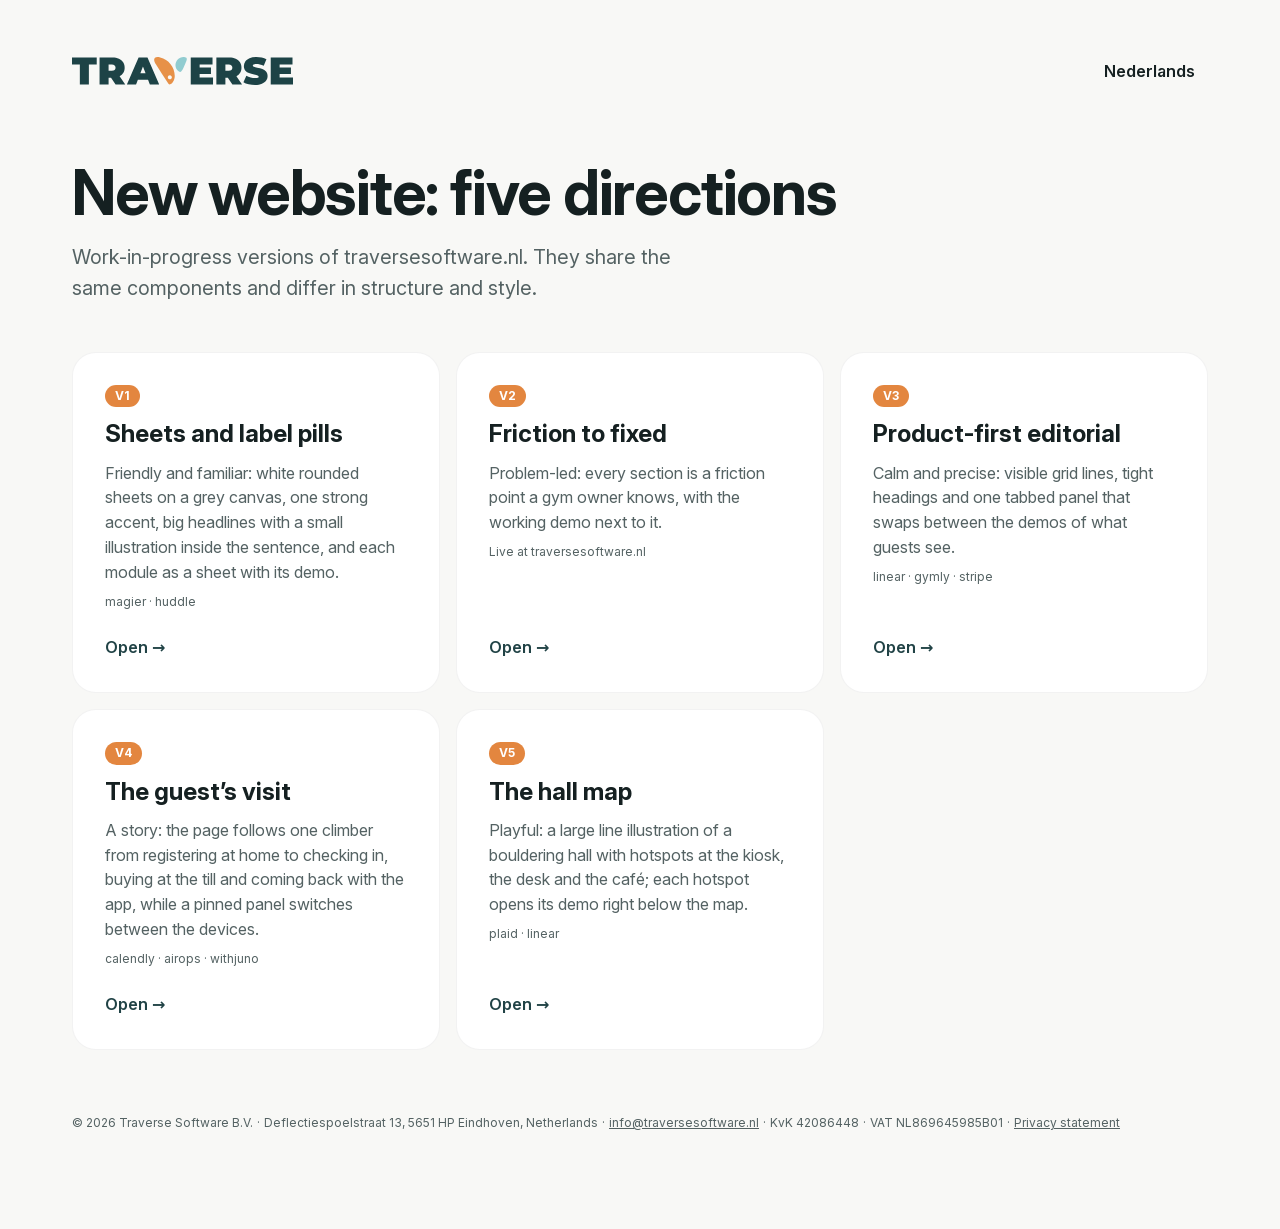
==== commit adba5b95: "change hero section. change some alignment issues." ====
--- a/new/index.html
+++ b/new/index.html
@@ -9,11 +9,11 @@
   <link rel="icon" type="image/svg+xml" href="/favicon.svg">
   <link rel="icon" type="image/png" sizes="96x96" href="/favicon-96.png">
   <link rel="apple-touch-icon" href="/apple-touch-icon.png">
-  <script type="module" crossorigin src="/assets/chooser-1lOvjm5W.js"></script>
+  <script type="module" crossorigin src="/assets/chooser-YSpAf1KP.js"></script>
   <link rel="modulepreload" crossorigin href="/assets/modulepreload-polyfill-B5Qt9EMX.js">
-  <link rel="modulepreload" crossorigin href="/assets/lib-DmvTgEou.js">
+  <link rel="modulepreload" crossorigin href="/assets/lib-DcjPZKjy.js">
   <link rel="modulepreload" crossorigin href="/assets/catalog-nchqh55C.js">
-  <link rel="stylesheet" crossorigin href="/assets/lib-Bmo370wT.css">
+  <link rel="stylesheet" crossorigin href="/assets/lib-BI1Rfh43.css">
   <link rel="stylesheet" crossorigin href="/assets/chooser-Be7V1lQI.css">
 </head>
 <body>
--- a/assets/lib-BI1Rfh43.css
+++ b/assets/lib-BI1Rfh43.css
@@ -0,0 +1 @@
+@font-face{font-family:Inter;font-style:italic;font-weight:100 900;font-display:swap;src:url(/assets/inter-italic-100-900-cyrillic-ext-BYoJyjsM.woff2) format("woff2");unicode-range:U+0460-052F,U+1C80-1C8A,U+20B4,U+2DE0-2DFF,U+A640-A69F,U+FE2E-FE2F}@font-face{font-family:Inter;font-style:italic;font-weight:100 900;font-display:swap;src:url(/assets/inter-italic-100-900-cyrillic-CVOA9ym3.woff2) format("woff2");unicode-range:U+0301,U+0400-045F,U+0490-0491,U+04B0-04B1,U+2116}@font-face{font-family:Inter;font-style:italic;font-weight:100 900;font-display:swap;src:url(/assets/inter-italic-100-900-greek-ext-B_jCcZ6o.woff2) format("woff2");unicode-range:U+1F00-1FFF}@font-face{font-family:Inter;font-style:italic;font-weight:100 900;font-display:swap;src:url(/assets/inter-italic-100-900-greek-A1rHpd_D.woff2) format("woff2");unicode-range:U+0370-0377,U+037A-037F,U+0384-038A,U+038C,U+038E-03A1,U+03A3-03FF}@font-face{font-family:Inter;font-style:italic;font-weight:100 900;font-display:swap;src:url(/assets/inter-italic-100-900-vietnamese-CFYAVqej.woff2) format("woff2");unicode-range:U+0102-0103,U+0110-0111,U+0128-0129,U+0168-0169,U+01A0-01A1,U+01AF-01B0,U+0300-0301,U+0303-0304,U+0308-0309,U+0323,U+0329,U+1EA0-1EF9,U+20AB}@font-face{font-family:Inter;font-style:italic;font-weight:100 900;font-display:swap;src:url(/assets/inter-italic-100-900-latin-ext-DVCrKThp.woff2) format("woff2");unicode-range:U+0100-02BA,U+02BD-02C5,U+02C7-02CC,U+02CE-02D7,U+02DD-02FF,U+0304,U+0308,U+0329,U+1D00-1DBF,U+1E00-1E9F,U+1EF2-1EFF,U+2020,U+20A0-20AB,U+20AD-20C0,U+2113,U+2C60-2C7F,U+A720-A7FF}@font-face{font-family:Inter;font-style:italic;font-weight:100 900;font-display:swap;src:url(/assets/inter-italic-100-900-latin-CpDjs_zY.woff2) format("woff2");unicode-range:U+0000-00FF,U+0131,U+0152-0153,U+02BB-02BC,U+02C6,U+02DA,U+02DC,U+0304,U+0308,U+0329,U+2000-206F,U+20AC,U+2122,U+2191,U+2193,U+2212,U+2215,U+FEFF,U+FFFD}@font-face{font-family:Inter;font-style:normal;font-weight:100 900;font-display:swap;src:url(/assets/inter-normal-100-900-cyrillic-ext-BLWtiy7B.woff2) format("woff2");unicode-range:U+0460-052F,U+1C80-1C8A,U+20B4,U+2DE0-2DFF,U+A640-A69F,U+FE2E-FE2F}@font-face{font-family:Inter;font-style:normal;font-weight:100 900;font-display:swap;src:url(/assets/inter-normal-100-900-cyrillic-B8cfLZjk.woff2) format("woff2");unicode-range:U+0301,U+0400-045F,U+0490-0491,U+04B0-04B1,U+2116}@font-face{font-family:Inter;font-style:normal;font-weight:100 900;font-display:swap;src:url(/assets/inter-normal-100-900-greek-ext-BKTlanAW.woff2) format("woff2");unicode-range:U+1F00-1FFF}@font-face{font-family:Inter;font-style:normal;font-weight:100 900;font-display:swap;src:url(/assets/inter-normal-100-900-greek-iYI_izmT.woff2) format("woff2");unicode-range:U+0370-0377,U+037A-037F,U+0384-038A,U+038C,U+038E-03A1,U+03A3-03FF}@font-face{font-family:Inter;font-style:normal;font-weight:100 900;font-display:swap;src:url(/assets/inter-normal-100-900-vietnamese-mkXyzLes.woff2) format("woff2");unicode-range:U+0102-0103,U+0110-0111,U+0128-0129,U+0168-0169,U+01A0-01A1,U+01AF-01B0,U+0300-0301,U+0303-0304,U+0308-0309,U+0323,U+0329,U+1EA0-1EF9,U+20AB}@font-face{font-family:Inter;font-style:normal;font-weight:100 900;font-display:swap;src:url(/assets/inter-normal-100-900-latin-ext-jukQPMAF.woff2) format("woff2");unicode-range:U+0100-02BA,U+02BD-02C5,U+02C7-02CC,U+02CE-02D7,U+02DD-02FF,U+0304,U+0308,U+0329,U+1D00-1DBF,U+1E00-1E9F,U+1EF2-1EFF,U+2020,U+20A0-20AB,U+20AD-20C0,U+2113,U+2C60-2C7F,U+A720-A7FF}@font-face{font-family:Inter;font-style:normal;font-weight:100 900;font-display:swap;src:url(/assets/inter-normal-100-900-latin-j6BbcsN8.woff2) format("woff2");unicode-range:U+0000-00FF,U+0131,U+0152-0153,U+02BB-02BC,U+02C6,U+02DA,U+02DC,U+0304,U+0308,U+0329,U+2000-206F,U+20AC,U+2122,U+2191,U+2193,U+2212,U+2215,U+FEFF,U+FFFD}:root{--bg-darker: #e1dfdb;--bg-dark: #e8e6e3;--bg: #edebe8;--bg-light: #f8f8f6;--bg-lighter: #ffffff;--text: #152021;--text-muted: #546263;--text-on-primary: #ffffff;--text-on-secondary: #fff8ea;--text-on-highlight: #214346;--text-success: #2d5631;--text-danger: #982e15;--primary: #214346;--secondary: #e3863f;--highlight: rgb(134 197 202 / .6);--avatar-bg: #86c5ca;--avatar-fg: #214346;--danger: #ca4028;--success: #64a56a;--warning: oklch(81.47% .16722 100.648);--info: oklch(50.146% .16371 260.616);--border: rgb(11 14 14 / .2);--border-muted: rgb(11 14 14 / .05);--accent-1: #7abeac;--accent-2: #716fda;--accent-3: #b4d15c;--accent-4: #cc74a4;--accent-5: #b0c3c5;--accent-6: #e4b849;--accent-7: #0f868f;--accent-8: #ae4763;--accent-9: #e3863f;--accent-10: #214346;--shadow-2: 0 2px 6px 2px rgb(13 13 13 / .03), 0 1px 2px 0 rgb(13 13 13 / .06);--shadow-4: 0 6px 10px 4px rgb(13 13 13 / .03), 0 2px 3px 0 rgb(13 13 13 / .06);--shadow-8: 0 16px 32px 8px rgb(13 13 13 / .05), 0 4px 8px 0 rgb(13 13 13 / .06);--space-4: 4px;--space-8: 8px;--space-12: 12px;--space-16: 16px;--space-24: 24px;--space-32: 32px;--space-48: 48px;--space-64: 64px;--space-96: 96px;--space-128: 128px;--radius-4: 4px;--radius-8: 8px;--radius-16: 16px;--radius-24: 24px;--radius-32: 32px;--radius-full: 9999px;--font-sans: "Inter", system-ui, -apple-system, "Segoe UI", sans-serif;--text-display: clamp(2.5rem, 1.6rem + 4vw, 5rem);--text-h1: clamp(2.25rem, 1.6rem + 2.8vw, 4rem);--text-h2: clamp(1.75rem, 1.3rem + 1.8vw, 2.75rem);--text-h3: clamp(1.25rem, 1.1rem + .6vw, 1.5rem);--text-lead: clamp(1.0625rem, 1rem + .3vw, 1.25rem);--text-body: 1rem;--text-small: .875rem;--text-caption: .75rem;--content-width: 1200px;--gutter: clamp(16px, 4vw, 32px)}*,*:before,*:after{box-sizing:border-box}html{-webkit-text-size-adjust:100%;text-size-adjust:100%;scroll-padding-top:88px}@media(max-width:760px){html{scroll-padding-top:72px}}@media(prefers-reduced-motion:no-preference){html{scroll-behavior:smooth}}body{margin:0;font-family:var(--font-sans);font-size:var(--text-body);line-height:1.55;color:var(--text);background:var(--bg-light);-webkit-font-smoothing:antialiased}h1,h2,h3,h4,p{margin:0}h1,h2,h3{line-height:1.1;letter-spacing:-.02em;font-weight:700}a{color:inherit}img,svg{display:block;max-width:100%}button,input,select,textarea{font:inherit;color:inherit}:focus-visible{outline:2px solid var(--secondary);outline-offset:2px}.container{width:100%;max-width:var(--content-width);margin-inline:auto;padding-inline:var(--gutter)}.visually-hidden{position:absolute;width:1px;height:1px;overflow:hidden;clip:rect(0 0 0 0);white-space:nowrap}@media(prefers-reduced-motion:reduce){*,*:before,*:after{animation-duration:.01ms!important;transition-duration:.01ms!important}}.tv-btn{--btn-bg: var(--primary);--btn-fg: var(--text-on-primary);--btn-border: transparent;--btn-radius: var(--radius-full);--btn-padding: 14px 24px;display:inline-flex;align-items:center;justify-content:center;gap:var(--space-8);padding:var(--btn-padding);border:1px solid var(--btn-border);border-radius:var(--btn-radius);background:var(--btn-bg);color:var(--btn-fg);font-weight:600;text-decoration:none;white-space:nowrap;cursor:pointer;transition:transform .12s ease,filter .12s ease}.tv-btn:hover{filter:brightness(1.08)}.tv-btn:active{transform:translateY(1px)}.tv-btn--secondary{--btn-bg: var(--bg-lighter);--btn-fg: var(--text);--btn-border: var(--border)}.tv-btn--ghost{--btn-bg: transparent;--btn-fg: var(--text);--btn-padding: 10px 12px}.tv-contact{--contact-bg: var(--primary);--contact-fg: var(--text-on-primary);--contact-form-bg: var(--bg-lighter);--contact-radius: var(--radius-32);display:grid;grid-template-columns:repeat(auto-fit,minmax(min(100%,360px),1fr));gap:var(--space-48);padding:clamp(24px,5vw,64px);border-radius:var(--contact-radius);background:var(--contact-bg);color:var(--contact-fg)}.tv-contact__intro{display:flex;flex-direction:column;gap:var(--space-16)}.tv-contact__title{font-size:var(--text-h2)}.tv-contact__subtitle{font-size:var(--text-lead);opacity:.8}.tv-contact__phone{display:flex;flex-direction:column;margin-top:auto;font-size:var(--text-h2);font-weight:700;text-decoration:none}.tv-contact__phone-label{font-size:var(--text-small);font-weight:500;opacity:.7}.tv-contact__form{display:flex;flex-direction:column;gap:var(--space-12);padding:var(--space-32);border-radius:var(--radius-24);background:var(--contact-form-bg);color:var(--text)}.tv-contact__form label{display:flex;flex-direction:column;gap:var(--space-4);font-size:var(--text-small);font-weight:500}.tv-contact__form input{padding:12px 14px;border:1px solid var(--border);border-radius:var(--radius-8);background:var(--bg-light);font-size:var(--text-body)}.tv-contact__note{color:var(--text-muted);font-size:var(--text-small)}.tv-contact__note a{color:inherit}.tv-contact__note--error{color:var(--text-danger)}.tv-contact__done{justify-content:center;min-height:16rem;color:var(--text)}.tv-contact__done-title{font-size:var(--text-h3);font-weight:600}.tv-contact__trap{position:absolute;left:-10000px;width:1px;height:1px;overflow:hidden}.tv-demo{--demo-device-bg: var(--text);--demo-screen-bg: var(--bg-light);--demo-radius: var(--radius-16);display:flex;flex-direction:column;align-items:center;gap:var(--space-12);margin:0}.tv-demo__device{width:100%;padding:10px;border-radius:calc(var(--demo-radius) + 10px);background:var(--demo-device-bg);box-shadow:var(--shadow-8)}.tv-demo__screen{min-height:240px;overflow:hidden;border-radius:var(--demo-radius);background:var(--demo-screen-bg)}.tv-demo--browser .tv-demo__device{padding-top:28px;background:radial-gradient(circle at 18px 14px,#ff5f57 4px,transparent 5px),radial-gradient(circle at 34px 14px,#febc2e 4px,transparent 5px),radial-gradient(circle at 50px 14px,#28c840 4px,transparent 5px),var(--bg-dark)}.tv-demo--phone .tv-demo__device{max-width:320px;--demo-radius: 32px}.tv-demo--phone .tv-demo__screen,.tv-demo--kiosk .tv-demo__screen{min-height:0}.tv-demo--phone .tv-demo__screen{aspect-ratio:9 / 19.5}.tv-demo--kiosk .tv-demo__device{max-width:520px;--demo-radius: 12px}.tv-demo--kiosk .tv-demo__screen{aspect-ratio:4 / 3}.tv-demo--plain .tv-demo__device{padding:0;background:transparent;box-shadow:none}.tv-demo__caption{color:var(--text-muted);font-size:var(--text-small)}.tv-legal{display:flex;flex-wrap:wrap;column-gap:var(--space-4);row-gap:var(--space-4);color:var(--text-muted);font-size:var(--text-caption);font-style:normal}.tv-legal span:not(:last-child):after{content:"·";margin-left:var(--space-4)}@media(max-width:720px){.tv-legal{flex-direction:column}.tv-legal span:not(:last-child):after{content:none}}.tv-legal a{color:inherit}.tv-pricing{--pricing-card-bg: var(--bg-lighter);--pricing-card-border: var(--border-muted);--pricing-card-radius: var(--radius-24);--pricing-featured-bg: var(--primary);--pricing-featured-fg: var(--text-on-primary);display:flex;flex-direction:column;align-items:center;gap:var(--space-32)}.tv-pricing__switch{display:inline-flex;padding:4px;border-radius:var(--radius-full);background:var(--bg-dark)}.tv-pricing__switch button{display:inline-flex;align-items:center;gap:var(--space-8);padding:8px 18px;border:0;border-radius:var(--radius-full);background:transparent;cursor:pointer;font-weight:500}.tv-pricing__switch button.active{background:var(--bg-lighter);box-shadow:var(--shadow-2)}.tv-pricing__saving{padding:2px 8px;border-radius:var(--radius-full);background:#64a56a2e;color:var(--text-success);font-size:var(--text-caption);font-weight:600}.tv-pricing__cards{display:grid;grid-template-columns:repeat(auto-fit,minmax(min(100%,320px),1fr));gap:var(--space-16);width:100%;max-width:880px}.tv-pricing__card{display:grid;grid-row:span 6;grid-template-rows:subgrid;align-content:start;row-gap:var(--space-12);padding:var(--space-32);border:1px solid var(--pricing-card-border);border-radius:var(--pricing-card-radius);background:var(--pricing-card-bg)}.tv-pricing__card--featured{background:var(--pricing-featured-bg);color:var(--pricing-featured-fg)}.tv-pricing__card--featured .tv-btn{--btn-bg: var(--bg-lighter);--btn-fg: var(--primary)}.tv-pricing__name{font-size:var(--text-h3)}.tv-pricing__tagline,.tv-pricing__billing{opacity:.75}.tv-pricing__price{display:flex;align-items:baseline;flex-wrap:wrap;gap:var(--space-8);margin-top:var(--space-8)}.tv-pricing__amount{font-size:var(--text-h1);font-weight:700;letter-spacing:-.03em;font-variant-numeric:tabular-nums}.tv-pricing__unit{font-size:var(--text-small);opacity:.75}.tv-pricing__features{display:flex;flex-direction:column;gap:var(--space-8);margin:var(--space-16) 0 0;padding:0;list-style:none}.tv-pricing__features li{position:relative;padding-left:1.5em}.tv-pricing__features li:before{content:"✓";position:absolute;left:0;font-weight:700}.tv-pricing__extra{font-weight:600}.tv-pricing__notes{display:flex;flex-direction:column;gap:var(--space-4);text-align:center;color:var(--text-muted);font-size:var(--text-small)}.tv-review{--review-bg: var(--bg-lighter);--review-radius: var(--radius-24);display:flex;flex-direction:column;gap:var(--space-16);margin:0;padding:var(--space-48);border-radius:var(--review-radius);background:var(--review-bg)}.tv-review__quote{margin:0;font-size:var(--text-h3);font-weight:500;line-height:1.35}.tv-review__author{color:var(--text-muted)}.tv-review--placeholder{border:2px dashed var(--border);background:transparent}.tv-review--placeholder .tv-review__quote{color:var(--text-muted)}.tv-label{--label-bg: transparent;--label-fg: var(--primary);--label-border: var(--border);display:inline-block;padding:4px 12px;border:1px solid var(--label-border);border-radius:var(--radius-full);background:var(--label-bg);color:var(--label-fg);font-size:var(--text-small);font-weight:500}.tv-section{--section-padding: clamp(var(--space-48), 8vw, var(--space-96));--section-bg: transparent;padding-block:var(--section-padding);background:var(--section-bg)}.tv-section__header{display:flex;flex-direction:column;gap:var(--space-16);max-width:720px;margin-bottom:var(--space-48)}.tv-section--center .tv-section__header{align-items:center;text-align:center;margin-inline:auto}.tv-section--center .tv-trust{align-items:center}.tv-section--center .tv-trust__items{justify-content:center}.tv-section__title{font-size:var(--text-h2)}.tv-section__lead{font-size:var(--text-lead);color:var(--text-muted)}.tv-wordmark{--wordmark-height: 28px;flex:none;height:var(--wordmark-height);width:auto}.tv-footer{--footer-bg: transparent;padding-block:var(--space-64);border-top:1px solid var(--border-muted);background:var(--footer-bg)}.tv-footer__inner{display:flex;flex-wrap:wrap;align-items:flex-end;justify-content:space-between;gap:var(--space-24)}.tv-footer__brand{display:flex;flex-direction:column;align-items:flex-start;gap:var(--space-8);color:var(--text-muted)}.tv-footer__phone{font-weight:600;text-decoration:none}.tv-footer__copy{width:100%}.tv-header{--header-bg: rgb(248 248 246 / .85);--header-border: var(--border-muted);position:sticky;top:0;z-index:10;background:var(--header-bg);border-bottom:1px solid var(--header-border);backdrop-filter:blur(12px)}.tv-header__inner{display:flex;align-items:center;gap:var(--space-24);min-height:72px}.tv-header__brand{text-decoration:none}.tv-header__nav{display:flex;gap:var(--space-24);margin-inline:auto}.tv-header__nav a{text-decoration:none;color:var(--text-muted);font-weight:500}.tv-header__nav a:hover{color:var(--text)}.tv-header__actions{display:flex;align-items:center;gap:var(--space-8);margin-left:auto}@media(max-width:760px){.tv-header__nav{display:none}.tv-header__inner{gap:var(--space-8);min-height:60px}.tv-header .tv-wordmark{--wordmark-height: 18px}.tv-header__actions{gap:var(--space-4)}.tv-header__actions .tv-btn{--btn-padding: 8px 12px;font-size:var(--text-small)}}.tv-trust{--trust-chip-bg: var(--bg-lighter);--trust-chip-border: var(--border-muted);display:flex;flex-direction:column;gap:var(--space-16)}.tv-trust__items{display:flex;flex-wrap:wrap;gap:var(--space-8);margin:0;padding:0;list-style:none}.tv-trust__items li{padding:8px 14px;border:1px solid var(--trust-chip-border);border-radius:var(--radius-full);background:var(--trust-chip-bg);font-size:var(--text-small);font-weight:500}.tv-trust__items li:before{content:"✓ ";color:var(--success);font-weight:700}.demo-app{--app-brand: var(--primary);--app-fab-bg: var(--avatar-bg);--app-fab-fg: var(--avatar-fg);--app-open: var(--text-success);--app-surface: #f2f2f2;--app-on: #0d0d0d;--app-dim: #626061;--app-lowest: #ffffff;--app-low: #f7f7f7;--app-container: #ebebeb;--app-subtle-dim: rgb(13 13 13 / .05);--app-shadow: rgb(13 13 13 / .15);--app-island: #000000;height:100%;font-family:var(--font-sans);color:var(--app-on);-webkit-font-smoothing:antialiased;user-select:none}.demo-app button{font:inherit;color:inherit;border:0;background:none;padding:0;cursor:pointer}.demo-app svg{display:block}.demo-app__device{position:relative;width:390px;height:845px;overflow:hidden;background:var(--app-surface)}.demo-app__title-md{font-size:16px;font-weight:500;line-height:24px;letter-spacing:.15px}.demo-app__title-sm{font-size:14px;font-weight:500;line-height:20px;letter-spacing:.1px}.demo-app__muted-sm{font-size:12px;line-height:16px;letter-spacing:.4px;color:var(--app-dim)}.demo-app__muted-md{font-size:14px;line-height:20px;letter-spacing:.25px;color:var(--app-dim)}.demo-app__status{position:absolute;inset:0 0 auto;z-index:10;height:47px;display:flex;align-items:center;justify-content:space-between;padding:4px 28px 0 34px;font-size:16px;font-weight:600;pointer-events:none}.demo-app__time{width:60px}.demo-app__sys{display:flex;align-items:center;gap:6px;width:72px;justify-content:flex-end}.demo-app__signal,.demo-app__wifi{height:12px;width:auto;fill:currentColor}.demo-app__battery{width:25px;height:12px;border:1.5px solid currentColor;border-radius:4px;padding:1.5px;opacity:.9}.demo-app__battery span{display:block;width:75%;height:100%;border-radius:1.5px;background:currentColor}.demo-app .demo-app__island{pointer-events:auto;display:flex;align-items:center;justify-content:center;gap:6px;width:124px;height:34px;margin-top:2px;border-radius:20px;background:var(--app-island);color:var(--text-on-primary);font-size:13px;font-weight:600;letter-spacing:.2px}.demo-app__island-icon{width:14px;height:14px}.demo-app .demo-app__island:focus-visible{outline:2px solid var(--secondary);outline-offset:2px}.demo-app__home{position:absolute;inset:0}.demo-app__appbar{display:flex;align-items:center;gap:8px;height:111px;padding:47px 16px 0;background:var(--app-surface)}.demo-app__applogo{width:48px;height:48px;flex:none}.demo-app__loc{display:flex;flex-direction:column;flex:1;min-width:0}.demo-app__locname{display:flex;align-items:center;gap:4px;font-size:14px;line-height:20px}.demo-app__chev-down{width:14px;height:14px;color:var(--app-brand)}.demo-app__openstatus{display:flex;flex-direction:column;align-items:flex-end;gap:4px}.demo-app__open{font-size:12px;font-weight:600;line-height:12px;letter-spacing:.5px;color:var(--app-open)}.demo-app__body{position:absolute;inset:111px 0 90px}.demo-app__spinner{position:absolute;left:50%;top:45%;width:36px;height:36px;margin:-18px 0 0 -18px;border-radius:50%;border:4px solid var(--app-brand);border-right-color:transparent;animation:demo-app-spin .8s linear infinite}@keyframes demo-app-spin{to{transform:rotate(360deg)}}.demo-app__scroll{height:100%;overflow-y:auto;overscroll-behavior:contain;scrollbar-width:none;padding-bottom:48px;opacity:0;visibility:hidden;transition:opacity .25s ease}.demo-app__scroll::-webkit-scrollbar{display:none}.demo-app__scroll.is-visible{opacity:1;visibility:visible}.demo-app__headline{margin:0;padding:32px 16px 0;font-size:24px;font-weight:700;line-height:32px;color:var(--app-brand)}.demo-app__headline--news{padding-top:8px}.demo-app__dayhead{display:flex;justify-content:space-between;align-items:baseline;padding:24px 16px 8px;font-size:14px;font-weight:500;line-height:20px;color:var(--app-dim)}.demo-app__event{display:flex;align-items:center;gap:8px;margin-top:4px;padding:12px 16px;background:var(--app-low)}.demo-app__event-text{display:flex;flex-direction:column;flex:1}.demo-app .demo-app__ticketbtn{display:grid;place-items:center;width:48px;height:48px;border-radius:50%;background:var(--app-container);color:var(--app-brand)}.demo-app__ticketbtn svg{width:16px;height:16px}.demo-app__ticketbtn.is-disabled{color:var(--app-dim);opacity:.45}.demo-app__textbtn{display:flex;align-items:center;justify-content:flex-end;gap:8px;padding:18px 16px 10px;font-size:14px;font-weight:600;letter-spacing:.5px;color:var(--app-brand)}.demo-app__textbtn svg{width:16px;height:16px}.demo-app__quick{display:flex;flex-direction:column;gap:8px;padding:40px 16px 32px}.demo-app__tile{display:flex;align-items:center;gap:16px;height:56px;padding:0 16px;border-radius:4px;background:var(--app-lowest);box-shadow:0 1px 3px var(--app-shadow);font-size:14px;font-weight:600;letter-spacing:.5px;color:var(--app-brand)}.demo-app__tile span{flex:1}.demo-app__tile-icon{width:16px;height:16px}.demo-app__tile-chev{width:16px;height:16px;color:var(--app-dim)}.demo-app__news{display:flex;flex-direction:column;gap:2px;margin:16px 16px 0;min-height:260px;padding:12px;border-radius:8px;background:var(--app-lowest);box-shadow:0 1px 3px var(--app-shadow)}.demo-app__news p{margin:8px 0 0;flex:1;font-size:12px;line-height:16px;letter-spacing:.4px}.demo-app__readmore{align-self:flex-end;font-size:14px;font-weight:600;letter-spacing:.5px;color:var(--app-brand)}.demo-app__bar{position:absolute;inset:auto 0 0;height:90px;filter:drop-shadow(0 -1px 3px var(--app-shadow))}.demo-app__bar-bg{position:absolute;inset:0;background:var(--app-lowest);-webkit-mask:radial-gradient(circle 33px at 50% 0,transparent 32.5px,#000 33px);mask:radial-gradient(circle 33px at 50% 0,transparent 32.5px,#000 33px)}.demo-app__tabs{position:relative;display:flex;padding:8px 8px 0}.demo-app__tab{flex:1;display:flex;flex-direction:column;align-items:center;gap:4px;font-size:12px;font-weight:600;line-height:12px;letter-spacing:.5px;color:var(--app-dim)}.demo-app__tab svg{width:20px;height:20px}.demo-app__tab.is-active{color:var(--app-brand)}.demo-app .demo-app__fab{position:absolute;left:50%;top:727px;width:56px;height:56px;margin-left:-28px;display:grid;place-items:center;border-radius:50%;background:var(--app-fab-bg);color:var(--app-fab-fg);box-shadow:0 2px 4px var(--app-shadow),0 3px 8px var(--app-shadow);transition:transform .12s ease}.demo-app .demo-app__fab:disabled{cursor:default}.demo-app .demo-app__fab:active:not(:disabled){transform:scale(.94)}.demo-app__fab svg{width:24px;height:24px}.demo-app__fab.is-hinting:after{content:"";position:absolute;inset:0;border-radius:50%;border:3px solid var(--app-fab-bg);animation:demo-app-ring 1.8s ease-out .4s infinite;pointer-events:none}@keyframes demo-app-ring{0%{transform:scale(1);opacity:.9}80%,to{transform:scale(1.7);opacity:0}}.demo-app .demo-app__fab:focus-visible,.demo-app .demo-app__ticketbtn:focus-visible,.demo-app .demo-app__close-x:focus-visible,.demo-app .demo-app__closebtn:focus-visible{outline:3px solid var(--secondary);outline-offset:2px}.demo-app__homebar{position:absolute;left:50%;bottom:8px;width:134px;height:5px;margin-left:-67px;border-radius:3px;background:var(--app-on);pointer-events:none}.demo-app__qrpage{position:absolute;inset:0;z-index:5;padding-top:47px;background:var(--app-surface);transform:translateY(100%);visibility:hidden;filter:brightness(.86);transition:transform .32s cubic-bezier(.2,.8,.2,1),visibility 0s linear .32s,filter .2s ease}.demo-app__qrpage.is-open{transform:none;visibility:visible;filter:none;transition:transform .32s cubic-bezier(.2,.8,.2,1),visibility 0s,filter .6s ease .25s}.demo-app__qrbar{position:relative;display:grid;place-items:center;height:56px}.demo-app .demo-app__close-x{position:absolute;left:4px;top:4px;width:48px;height:48px;display:grid;place-items:center;color:var(--app-dim)}.demo-app__close-x svg{width:20px;height:20px}.demo-app__qrbody{position:absolute;inset:103px 0 34px;display:flex;flex-direction:column;padding:32px 0 24px}.demo-app__qrcard{flex:1;min-height:0;display:flex;flex-direction:column;align-items:center;gap:4px;margin-top:16px;padding:16px;background:var(--app-lowest)}.demo-app__qrinner{flex:1;min-height:0;align-self:stretch;display:flex;flex-direction:column;gap:16px;margin-top:12px;padding:0 32px}.demo-app__qrbox{flex:1;min-height:0;display:flex;justify-content:center}.demo-app__qr{height:100%;max-width:100%;aspect-ratio:1;color:var(--app-on)}.demo-app__selector{display:flex;flex-direction:column;gap:4px;min-height:48px;padding:12px 16px;border-radius:4px;background:var(--app-container)}.demo-app__selector-name{font-size:14px;font-weight:600;line-height:14px;letter-spacing:.5px;color:var(--app-brand)}.demo-app__qranim{position:relative;display:grid;place-items:center;height:84px;overflow:hidden;background:var(--app-lowest)}.demo-app__qranim img{width:210px;height:auto;animation:demo-app-breathe 2.4s ease-in-out infinite}.demo-app__qranim-sweep{position:absolute;inset:0;background:linear-gradient(100deg,transparent 35%,rgb(255 255 255 / .85) 50%,transparent 65%);animation:demo-app-sweep 2.4s ease-in-out infinite}@keyframes demo-app-breathe{50%{transform:scale(1.04)}}@keyframes demo-app-sweep{0%{transform:translate(-100%)}to{transform:translate(100%)}}.demo-app .demo-app__closebtn{margin:24px 16px 0;height:48px;border-radius:4px;background:var(--app-brand);color:var(--text-on-primary);font-size:14px;font-weight:600;letter-spacing:.5px}.demo-app__splash{position:absolute;inset:0;z-index:8;display:grid;place-items:center;background:var(--app-lowest)}.demo-app__splash.is-gone{opacity:0;visibility:hidden;transition:opacity .3s ease,visibility 0s linear .3s}.demo-app__splash-mark{width:112px;height:112px}@media(prefers-reduced-motion:reduce){.demo-app *,.demo-app *:after{animation:none!important;transition:none!important}.demo-app__spinner{border-right-color:var(--app-brand);opacity:.5}}.demo-kiosk{--kiosk-standby: #111;--kiosk-success: #009400;--kiosk-error: #b31f1f;--kiosk-text: oklch(.96 0 202);--kiosk-text-muted: oklch(.75 0 202);--kiosk-border: rgb(244 243 241 / .2);--kiosk-panel: #0f1010;--kiosk-chip: #1a1c1c;--kiosk-chip-hover: #242727;--kiosk-focus: #86c5ca;position:relative;height:100%;overflow:hidden;background:var(--kiosk-standby);color:var(--kiosk-text);font-family:"Inter",var(--font-sans);transition:background .3s;container-type:inline-size}.demo-kiosk[data-state=success]{background:var(--kiosk-success)}.demo-kiosk[data-state=error]{background:var(--kiosk-error)}.demo-kiosk .kiosk-screen{display:flex;flex-direction:column;align-items:center;box-sizing:border-box;height:100%;padding:11% 48px 0;font-size:2rem;font-weight:300;line-height:1.2;text-align:center}.demo-kiosk .kiosk-logo{display:block;width:280px;height:auto;margin-bottom:2rem}.demo-kiosk .kiosk-welcome{margin:0}.demo-kiosk .kiosk-result{animation:kiosk-result-in .18s ease-out}.demo-kiosk .kiosk-detail-minor{margin:.25rem 0;font-size:1.25rem;opacity:.8}.demo-kiosk .kiosk-detail-minor:first-of-type{margin-top:1rem}.demo-kiosk .kiosk-note{max-width:640px;margin:3rem auto 0;padding:1rem;border:1px solid currentColor;border-radius:4px;font-size:1.25rem}.demo-kiosk .kiosk-note p{margin:0}.demo-kiosk .kiosk-note .kiosk-note-title{margin-bottom:.25rem;font-size:1.5rem;font-weight:500}@keyframes kiosk-result-in{0%{opacity:0;transform:scale(.97)}to{opacity:1;transform:none}}.demo-kiosk .kiosk-sim{position:absolute;right:0;bottom:0;left:0;padding:6px 8px 8px;border-top:1px solid var(--kiosk-border);background:var(--kiosk-panel)}.demo-kiosk .kiosk-sim__hint{margin:0 0 6px;color:var(--kiosk-text-muted);font-size:11px;line-height:1.3;text-align:center}.demo-kiosk .kiosk-sim__guests{display:grid;grid-template-columns:repeat(4,minmax(0,1fr));gap:6px}.demo-kiosk .kiosk-sim__guest{display:flex;flex-direction:column;align-items:flex-start;gap:2px;min-width:0;padding:6px 8px;border:1px solid var(--kiosk-border);border-radius:8px;background:var(--kiosk-chip);color:var(--kiosk-text);font:inherit;text-align:left;overflow-wrap:anywhere;cursor:pointer;transition:background .15s,transform .1s}.demo-kiosk .kiosk-sim__guest:hover{background:var(--kiosk-chip-hover)}.demo-kiosk .kiosk-sim__guest:active{transform:scale(.97)}.demo-kiosk .kiosk-sim__guest:focus-visible{outline:2px solid var(--kiosk-focus);outline-offset:1px}.demo-kiosk .kiosk-sim__qr{flex:none;width:14px;height:14px;color:var(--kiosk-focus)}.demo-kiosk .kiosk-sim__name{display:flex;align-items:center;gap:5px;font-size:12px;font-weight:600;line-height:1.3}.demo-kiosk .kiosk-sim__role{color:var(--kiosk-text-muted);font-size:10.5px;line-height:1.25}@container (max-width: 439px){.demo-kiosk .kiosk-screen{padding-top:8%}.demo-kiosk .kiosk-note{margin-top:1.5rem}.demo-kiosk .kiosk-sim__guests{display:flex;overflow-x:auto;scrollbar-width:none;overscroll-behavior-x:contain}.demo-kiosk .kiosk-sim__guests::-webkit-scrollbar{display:none}.demo-kiosk .kiosk-sim__guest{flex:none;width:104px}}@media(prefers-reduced-motion:reduce){.demo-kiosk,.demo-kiosk .kiosk-sim__guest{transition:none}.demo-kiosk .kiosk-result{animation:none}.demo-kiosk .kiosk-sim__guest:active{transform:none}}.demo-pos{--pos-disabled-fill: rgb(11 14 14 / .08);--pos-disabled-text: #869192;--pos-tile-stack-bg: #e1dfdb;--pos-scrim: rgb(0 0 0 / .5);--pos-text-on-danger: #ffffff;--size-2: 2px;--size-4: 4px;--size-8: 8px;--size-12: 12px;--size-16: 16px;--size-24: 24px;--radius-s: .25rem;--radius: .5rem;--radius-l: 1rem;--padding-s: .25rem;--padding: .5rem;--padding-l: 1rem;--padding-xl: 2rem;--gap-s: .25rem;--gap: .5rem;--gap-l: 1rem;--tab-min-width: 6rem;--tab-min-height: 3rem;--checkin-panel-width: 15rem;--cart-width: 20rem;--pos-grid-bottom-space: 7.5rem;--topbar-height: 4.5rem;--input-height: 3rem;width:100%;font-family:var(--font-sans);font-size:16px;line-height:normal;letter-spacing:normal;color:var(--text);background:var(--bg);text-align:left}.demo-pos *,.demo-pos *:before,.demo-pos *:after{margin:0;padding:0;box-sizing:border-box}.demo-pos h2,.demo-pos h3{line-height:normal;letter-spacing:normal}.demo-pos h3{font-size:1.17em}.demo-pos svg{display:inline-block;flex-shrink:0}.demo-pos button{font-family:inherit;font-size:inherit;min-width:6rem;min-height:var(--input-height);border-radius:var(--radius);border:1px solid var(--border);padding:var(--padding-s) var(--padding-l);cursor:pointer;background-color:var(--bg-lighter);color:var(--text);-webkit-tap-highlight-color:transparent;touch-action:manipulation}.demo-pos ul{list-style:none}.demo-pos .pos-stage{position:relative;width:1024px;height:768px;overflow:hidden;background:var(--bg)}.demo-pos .pos-shell{zoom:.75;width:calc(1024px / .75);height:1024px;display:flex;flex-direction:column;overflow:hidden}.demo-pos .pos-topbar{display:grid;grid-template-columns:var(--checkin-panel-width) 1fr;align-items:stretch;height:var(--topbar-height);flex-shrink:0}.demo-pos .pos-topbar-logo-panel{display:flex;justify-content:center;align-items:center;height:100%;padding:0 var(--size-24);background:var(--bg-light);border-right:1px solid var(--bg-darker)}.demo-pos .pos-topbar-logo{display:block;height:auto;width:100%;max-height:2rem;object-fit:contain}.demo-pos .pos-topbar-main{display:grid;grid-template-columns:minmax(12rem,19rem) 1fr auto;align-items:center;min-width:0;background:var(--bg-light);border-bottom:1px solid var(--bg-darker)}.demo-pos .pos-topbar-main>.pos-btn-outline{justify-self:end;margin-right:var(--size-16);margin-left:var(--gap-l)}.demo-pos .pos-topbar-search{display:flex;align-items:center;min-width:0;margin-left:var(--size-24)}.demo-pos .input-group{display:flex;align-items:center;width:100%;max-width:25rem;height:2.5rem;border:1px solid var(--border);border-radius:var(--radius);overflow:hidden;background-color:var(--bg-dark)}.demo-pos .input-group-icon{display:flex;align-items:center;padding:var(--padding-l);color:var(--text-muted)}.demo-pos .input-group-input{flex:1 1 0;min-width:0;height:100%;border:none;padding:var(--padding);padding-left:0;font-size:1rem;background:transparent;color:var(--text);outline:none;pointer-events:none}.demo-pos .input-group-input::placeholder{color:var(--text-muted)}.demo-pos .pos-topbar-nav-panel{display:flex;align-items:center;justify-content:flex-end;padding:0 var(--size-24);min-width:0}.demo-pos .pos-topbar-nav{display:flex;gap:var(--gap-l)}.demo-pos .pos-topbar-nav .pos-topbar-nav-button{display:flex;align-items:center;justify-content:center;gap:6px;height:var(--tab-min-height);min-width:unset;min-height:unset;padding:0 var(--padding);border:none;border-radius:var(--radius);background:transparent;font-size:.75rem;font-weight:600;letter-spacing:.1px;white-space:nowrap;cursor:default}.demo-pos .pos-topbar-nav-rule{align-self:center;width:1px;height:var(--size-16);background:var(--border)}.demo-pos .pos-btn-outline{display:flex;align-items:center;gap:var(--gap);min-width:unset;min-height:unset;height:2.5rem;padding:0 var(--padding-l);border:1px solid var(--border);border-radius:var(--radius);background:var(--bg-lighter);font-size:.875rem;font-weight:600;flex-shrink:0}.demo-pos .pos-btn-outline svg{color:var(--text-muted)}.demo-pos .pos-btn-outline:disabled{background:transparent;color:var(--pos-disabled-text);border-color:var(--border-muted);cursor:not-allowed}.demo-pos .pos-btn-outline:disabled svg{color:inherit}.demo-pos .pos-sell-layout{display:grid;grid-template-columns:var(--checkin-panel-width) 1fr var(--cart-width);grid-template-rows:1fr;flex:1;min-height:0;overflow:hidden}.demo-pos .pos-checkin-panel{display:flex;flex-direction:column;overflow:hidden;border-right:1px solid var(--bg-darker);background:var(--bg-light)}.demo-pos .pos-checkin-panel-header{display:flex;align-items:baseline;justify-content:space-between;gap:var(--gap);padding:var(--padding-l);font-size:1.75rem;font-weight:700;line-height:1.286}.demo-pos .icon-button.pos-history-button{display:flex;align-items:center;align-self:center;gap:var(--gap-s);min-width:unset;min-height:unset;padding:0 var(--padding-s) 2px;border:none;background:transparent;font-size:.75rem;font-weight:600;letter-spacing:.1px;white-space:nowrap;color:var(--text-muted);cursor:default}.demo-pos .pos-checkin-list{flex:1;overflow:hidden;display:flex;flex-direction:column}.demo-pos .pos-checkin-item{display:flex;align-items:center;gap:var(--gap-l);padding:var(--padding)}.demo-pos .pos-checkin-item.accepted{border-left:5px solid var(--success)}.demo-pos .pos-checkin-item.denied{border-left:5px solid var(--danger)}.demo-pos .pos-checkin-item.registration{border-left:5px solid var(--info)}.demo-pos .pos-checkin-item.accepted{animation:demo-pos-flash-accepted .5s ease-out forwards}.demo-pos .pos-checkin-item.denied{animation:demo-pos-flash-denied .5s ease-out forwards}.demo-pos .pos-checkin-item.registration{animation:demo-pos-flash-registration .5s ease-out forwards}.demo-pos .pos-checkin-item.no-flash{animation:none}@keyframes demo-pos-flash-accepted{0%{background-color:var(--success)}to{background-color:transparent}}@keyframes demo-pos-flash-denied{0%{background-color:var(--danger)}to{background-color:transparent}}@keyframes demo-pos-flash-registration{0%{background-color:var(--info)}to{background-color:transparent}}.demo-pos .pos-checkin-avatar{width:2.25rem;height:2.25rem;border-radius:50%;flex-shrink:0;display:flex;align-items:center;justify-content:center;background:var(--bg-darker);color:var(--text-muted);font-size:.9rem;font-weight:600}.demo-pos .pos-checkin-info{flex:1;min-width:0;display:flex;flex-direction:column;gap:.1rem}.demo-pos .pos-checkin-name{font-size:.875rem;font-weight:600;white-space:nowrap;overflow:hidden;text-overflow:ellipsis}.demo-pos .pos-checkin-product,.demo-pos .pos-checkin-remaining{font-size:.75rem;color:var(--text-muted);white-space:nowrap;overflow:hidden;text-overflow:ellipsis}.demo-pos .pos-checkin-blocked-note{font-size:.75rem;color:var(--text-danger);font-weight:600}.demo-pos .pos-checkin-status-icon{display:flex;flex-direction:column;align-items:flex-end;justify-content:flex-start;align-self:stretch;gap:.1rem;flex-shrink:0;font-size:1rem;font-weight:700}.demo-pos .pos-checkin-status-icon.accepted{color:var(--text-success)}.demo-pos .pos-checkin-status-icon.denied{color:var(--text-danger)}.demo-pos .pos-checkin-status-icon.registration{color:var(--info)}.demo-pos .pos-checkin-registration-badge{font-size:.75rem;color:var(--info);font-weight:600}.demo-pos .pos-checkin-time{font-size:.75rem;font-weight:400;color:var(--text-muted)}.demo-pos .pos-products-panel{display:flex;flex-direction:column;overflow:hidden;border-right:1px solid var(--bg-darker)}.demo-pos .pos-category-tabs{display:flex;flex-wrap:wrap;gap:var(--gap-l);padding:var(--padding-l);flex-shrink:0}.demo-pos .pos-category-tab{flex-shrink:0;min-height:var(--tab-min-height);min-width:var(--tab-min-width);padding:0 var(--padding-l);border-radius:var(--radius);border:1px solid var(--border);background:var(--bg-lighter);font-size:1rem;white-space:nowrap;transition:background .1s}.demo-pos .pos-category-tab:hover{background:var(--highlight)}.demo-pos .pos-category-tab.active{background:var(--primary);color:var(--text-on-primary);border-color:var(--primary)}.demo-pos .pos-screen-grid{display:grid;grid-template-columns:repeat(var(--pos-grid-columns, 6),1fr);grid-template-rows:repeat(var(--pos-grid-rows, 5),1fr);gap:var(--size-8);padding:0 var(--padding-l) var(--pos-grid-bottom-space);flex:1;overflow:hidden;min-height:0}.demo-pos .pos-screen-tile{display:flex;flex-direction:column;align-items:flex-start;justify-content:flex-start;gap:var(--size-2);min-width:0;min-height:0;padding:var(--size-8);border:1px solid var(--border);border-radius:8px;text-align:left;overflow:hidden;user-select:none;transition:filter .1s,transform .05s}.demo-pos .pos-screen-tile:hover{border-color:var(--highlight)}.demo-pos .pos-screen-tile:active{transform:scale(.96);filter:invert()}.demo-pos .pos-screen-tile-name{font-size:.875rem;font-weight:600;line-height:1.3;width:100%;word-break:break-word;display:-webkit-box;-webkit-line-clamp:3;line-clamp:3;-webkit-box-orient:vertical;overflow:hidden}.demo-pos .pos-screen-tile-subtitle{font-size:.875rem;font-weight:600;line-height:1.35;letter-spacing:.1px;opacity:.85;white-space:nowrap;overflow:hidden;text-overflow:ellipsis;max-width:100%}.demo-pos .pos-screen-tile-price{font-size:.75rem;line-height:1.35;letter-spacing:.1px;opacity:.75;white-space:nowrap}.demo-pos .pos-screen-tile.pos-screen-tile-link{position:relative;background:none;border:none;padding:0;overflow:visible}.demo-pos .pos-screen-tile-link:before,.demo-pos .pos-screen-tile-link:after{content:"";position:absolute;background-color:var(--pos-tile-stack-bg);border:1px solid var(--border-muted);border-radius:8px}.demo-pos .pos-screen-tile-link:before{inset:0 6px 6px 0}.demo-pos .pos-screen-tile-link:after{inset:3px}.demo-pos .pos-screen-tile-link:active{filter:none}.demo-pos .pos-screen-tile-link-card{position:absolute;inset:6px 0 0 6px;z-index:1;display:flex;flex-direction:column;align-items:flex-start;justify-content:center;padding:var(--size-8);border:1px solid var(--border);border-radius:8px;overflow:hidden}.demo-pos .pos-screen-tile-link-name{font-size:1rem;font-weight:600;line-height:1.4}.demo-pos .pos-screen-tile-link-caret{font-size:.875rem;opacity:.75}.demo-pos .pos-cart-panel{display:flex;flex-direction:column;background:var(--bg-light);overflow:hidden;min-height:0}.demo-pos .pos-cart-header{display:flex;align-items:center;justify-content:space-between;gap:var(--gap-l);padding:var(--padding-l) var(--size-12);flex-shrink:0}.demo-pos .pos-cart-header h2{font-size:1.75rem;font-weight:700;line-height:1.286}.demo-pos .pos-cart-items{flex:1;overflow-y:auto;display:flex;flex-direction:column;gap:var(--gap);padding:var(--padding-s) var(--size-12);scroll-behavior:smooth}.demo-pos .pos-cart-empty{text-align:center;color:var(--text-muted);font-size:.875rem}.demo-pos .pos-cart-item{display:flex;flex-direction:column;flex-shrink:0;border:1px solid var(--border-muted);border-radius:var(--radius);background:var(--bg-lighter);overflow:hidden}.demo-pos .pos-cart-item-body{display:flex;flex-direction:column;gap:var(--gap);padding:var(--padding);border:1px solid var(--border-muted);border-radius:8px}.demo-pos .pos-cart-item-header{display:flex;align-items:flex-start;gap:var(--gap-s)}.demo-pos .pos-cart-item-title-row{display:flex;align-items:baseline;gap:var(--gap-s);flex-wrap:wrap;flex:1;min-width:0}.demo-pos .pos-btn-cart-remove{flex-shrink:0;width:2.5rem;height:2.5rem;min-width:unset;min-height:unset;margin:calc(var(--padding) * -.5) calc(var(--padding) * -.5) -1.25rem 0;padding:0;border:none;border-radius:var(--radius-s);background:transparent;color:var(--text-muted);cursor:pointer;display:flex;align-items:center;justify-content:center}.demo-pos .pos-btn-cart-remove:hover:not(:active){color:var(--danger)}.demo-pos .pos-btn-cart-remove:active{color:var(--danger);background:var(--bg-darker);transform:scale(.96)}.demo-pos .pos-cart-item-name{font-size:.875rem;font-weight:600}.demo-pos .pos-cart-item-age-label{font-size:.75rem;color:var(--text-muted);white-space:nowrap}.demo-pos .pos-cart-item-controls-row{display:flex;align-items:center;justify-content:space-between;gap:var(--gap)}.demo-pos .pos-cart-item-qty{display:flex;align-items:center;gap:var(--gap-s)}.demo-pos .pos-btn-cart-adjust{flex-shrink:0;width:2.5rem;height:2.5rem;min-width:unset;min-height:unset;padding:0;border-radius:var(--radius-s);border:1px solid var(--border);background:var(--bg-light);color:var(--text-muted);font-size:.875rem;display:flex;align-items:center;justify-content:center}.demo-pos .pos-btn-cart-adjust:active{background:var(--bg-darker);transform:scale(.96)}.demo-pos .pos-cart-item-qty-count{min-width:2.5rem;height:2.5rem;display:flex;align-items:center;justify-content:center;padding:0 var(--padding-s);border-radius:var(--radius-s);background:var(--bg-light);font-size:.875rem;font-weight:600;font-variant-numeric:tabular-nums}.demo-pos .pos-cart-item-price{font-size:.875rem;font-weight:600;text-align:right;white-space:nowrap;font-variant-numeric:tabular-nums}.demo-pos .pos-cart-footer{flex-shrink:0;border-top:1px solid var(--border);padding:var(--padding-l) var(--size-12);display:flex;flex-direction:column;gap:var(--gap)}.demo-pos .pos-cart-total-row.grand{display:flex;justify-content:space-between;font-size:1rem;font-weight:600;margin-bottom:var(--gap-s)}.demo-pos .pos-cart-actions{display:flex;gap:var(--gap);margin-top:var(--gap-s)}.demo-pos .pos-cart-actions button{flex:1;min-height:var(--tab-min-height);border:none;font-size:.9rem;font-weight:600}.demo-pos .pos-btn-pay{background:var(--primary);color:var(--text-on-primary);border:none;font-weight:600}.demo-pos .pos-btn-pay:hover:not(:disabled){opacity:.88}.demo-pos .pos-btn-pay:disabled,.demo-pos .pos-cart-actions button:disabled{background:var(--pos-disabled-fill);color:var(--pos-disabled-text);cursor:not-allowed}.demo-pos .pos-modal-overlay{position:absolute;inset:0;z-index:10;display:flex;align-items:center;justify-content:center;background-color:var(--pos-scrim)}.demo-pos .pos-modal-content{position:relative;width:90%;max-width:800px;max-height:90%;overflow-y:auto;padding:var(--padding-xl);border-radius:var(--radius);background-color:var(--bg-light)}.demo-pos .pos-modal-content:has(.pos-payment-screen-success){display:flex;flex-direction:column}.demo-pos .pos-modal-close{position:absolute;top:.5rem;right:.5rem;z-index:1;width:unset;min-width:unset;min-height:unset;padding:.25rem .5rem;border:none;background:none;font-size:1.5rem;line-height:1}.demo-pos .pos-payment-screen{display:grid;grid-template-columns:1fr 1fr;gap:var(--gap-l);padding:var(--padding-xl);max-width:64rem;margin:0 auto;align-content:start}.demo-pos .pos-payment-screen-success{flex:0 1 auto;min-height:0;overflow:hidden;grid-auto-rows:minmax(0,1fr);align-content:stretch}.demo-pos .pos-payment-screen-success .pos-payment-summary,.demo-pos .pos-payment-screen-success .pos-payment-result{min-height:0}.demo-pos .pos-payment-screen-success .pos-payment-summary{display:flex;flex-direction:column}.demo-pos .pos-payment-screen-success .pos-payment-summary>*,.demo-pos .pos-payment-screen-success .pos-payment-result>*{flex-shrink:0}.demo-pos .pos-payment-screen-success .pos-payment-items,.demo-pos .pos-payment-screen-success .pos-receipt{flex:0 1 auto;overflow-y:auto;overscroll-behavior:contain}.demo-pos .pos-payment-summary{align-self:stretch;background:var(--bg-lighter);border:1px solid var(--border);border-radius:var(--radius);padding:var(--padding)}.demo-pos .pos-payment-summary h2{margin:0 0 .75rem;font-size:1.1rem;font-weight:700}.demo-pos .pos-payment-items{margin:0 0 .75rem;display:flex;flex-direction:column;gap:.25rem;font-size:.875rem}.demo-pos .pos-payment-item{display:flex;justify-content:space-between;align-items:flex-start}.demo-pos .pos-payment-item-left{display:flex;flex-direction:column;gap:.1rem;flex:1;min-width:0;overflow-wrap:anywhere}.demo-pos .pos-payment-item-left .pos-cart-item-age-label,.demo-pos .pos-receipt-item-left .pos-cart-item-age-label{white-space:normal;padding-left:.5rem}.demo-pos .pos-payment-item-price,.demo-pos .pos-item-qty{flex-shrink:0;white-space:nowrap;padding-left:var(--padding-s)}.demo-pos .pos-payment-total{display:flex;justify-content:space-between;padding-top:var(--padding);border-top:1px solid var(--border);font-size:1rem}.demo-pos .pos-payment-total span:last-child,.demo-pos .pos-receipt-total span:last-child{white-space:nowrap}.demo-pos .pos-payment-methods{display:flex;flex-direction:column;gap:1rem;align-items:flex-start}.demo-pos .pos-method-buttons{display:flex;flex-direction:column;gap:.75rem;width:100%}.demo-pos .pos-method-btn{display:flex;align-items:center;gap:.5rem;background:var(--bg-lighter);border:2px solid var(--border);border-radius:var(--radius);padding:var(--padding-l) var(--padding-xl);font-size:1.1rem;font-weight:600;text-align:left;min-height:var(--input-height);transition:border-color .15s,background .15s}.demo-pos .pos-method-btn:hover{border-color:var(--primary);background:var(--bg-dark)}.demo-pos .pos-btn-secondary{background:var(--bg-lighter);border:1px solid var(--border);border-radius:var(--radius);padding:.5rem 1rem;font-size:.9rem}.demo-pos .pos-btn-danger{background:var(--danger);color:var(--pos-text-on-danger);border:none;border-radius:var(--radius);padding:.5rem 1rem;font-size:.9rem}.demo-pos .pos-payment-actions{display:flex;gap:.75rem;margin-top:1rem}.demo-pos .pos-payment-actions .pos-btn-pay{border-radius:var(--radius);padding:.5rem 1rem;font-size:.9rem}.demo-pos .pos-cash-tender{display:flex;flex-direction:column;gap:.75rem}.demo-pos .pos-form-input{width:100%;height:var(--input-height);padding:0 var(--padding);border:1px solid var(--border);border-radius:var(--radius);background:var(--bg-lighter);color:var(--text);font-size:1rem}.demo-pos .pos-form-input:focus{outline:2px solid var(--primary);outline-offset:1px}.demo-pos .pos-tender-input{font-size:1.5rem;padding:.5rem;max-width:12rem}.demo-pos .pos-change-row{display:flex;justify-content:space-between;font-size:1.1rem;font-weight:600;padding:.5rem 0;border-top:1px solid var(--border)}.demo-pos .pos-pin-waiting{display:flex;flex-direction:column;align-items:center;gap:1.5rem;padding:2rem}@keyframes demo-pos-spin{to{transform:rotate(360deg)}}.demo-pos .pos-spinner{display:inline-block;width:3rem;height:3rem;border:4px solid var(--border-muted);border-top-color:var(--primary);border-radius:50%;animation:demo-pos-spin .7s linear infinite}.demo-pos .pos-terminal-message-slot{min-height:3.3rem;display:flex;align-items:center;justify-content:center;text-align:center}.demo-pos .pos-terminal-message{font-size:1.1rem;font-weight:600;line-height:1.5}.demo-pos .pos-payment-result{display:flex;flex-direction:column;align-items:center;gap:1rem;padding:1.5rem;text-align:center}.demo-pos .pos-result-icon{width:4rem;height:4rem;border-radius:50%;background:var(--success);color:var(--text-on-primary);font-size:2rem;display:flex;align-items:center;justify-content:center}.demo-pos .pos-receipt{text-align:left;border:1px solid var(--border);border-radius:var(--radius);padding:1rem;width:100%;max-width:24rem;font-size:.8rem;display:flex;flex-direction:column}.demo-pos .pos-receipt-title{font-weight:700;font-size:1rem;margin:0 0 .5rem;text-align:center}.demo-pos .pos-receipt-supplier{display:flex;flex-direction:column;gap:.1rem;padding-bottom:.5rem;margin-bottom:.5rem;border-bottom:1px solid var(--border)}.demo-pos .pos-receipt-date{color:var(--text-muted);margin:0 0 .5rem}.demo-pos .pos-receipt ul{display:flex;flex-direction:column;gap:.35rem;border-top:1px solid var(--border);padding-top:.5rem}.demo-pos .pos-receipt-item-row{display:flex;justify-content:space-between;align-items:flex-start;gap:.5rem}.demo-pos .pos-receipt-item-left{display:flex;flex-direction:column;gap:.1rem;flex:1;min-width:0}.demo-pos .pos-receipt-item-price{flex-shrink:0;white-space:nowrap}.demo-pos .pos-receipt-total{font-weight:700;display:flex;justify-content:space-between;border-top:1px solid var(--border);padding-top:.5rem;margin-top:.35rem}.demo-pos .pos-receipt ul.pos-receipt-vat-breakdown{border-top:none;padding-top:.25rem;color:var(--text-muted)}.demo-pos--compact .pos-compact{display:flex;flex-direction:column;background:var(--bg)}.demo-pos--compact .pos-compact-top{display:flex;align-items:center;height:3.5rem;padding:0 var(--padding-l);background:var(--bg-light);border-bottom:1px solid var(--bg-darker)}.demo-pos--compact .pos-topbar-logo{width:auto;height:1rem;max-width:60%}.demo-pos--compact .pos-products-panel{border-right:none}.demo-pos--compact .pos-category-tabs{gap:var(--gap);padding:var(--padding-l) var(--size-12) var(--size-12)}.demo-pos--compact .pos-screen-grid{grid-template-columns:repeat(3,minmax(0,1fr));grid-template-rows:none;grid-auto-rows:5rem;padding:0 var(--size-12) var(--padding-l);overflow:visible}.demo-pos--compact .pos-cart-panel{border-top:1px solid var(--bg-darker)}.demo-pos--compact .pos-cart-header{padding:var(--size-12)}.demo-pos--compact .pos-cart-header h2{font-size:1.375rem}.demo-pos--compact .pos-cart-items{overflow:visible;scroll-behavior:auto}.demo-pos--compact .pos-cart-empty{padding:var(--size-8) 0 var(--size-16)}.demo-pos--compact .pos-compact-payment{position:relative;background:var(--bg-light);padding:var(--size-16) var(--size-12)}.demo-pos--compact .pos-payment-screen{grid-template-columns:1fr;padding:var(--size-24) 0 0}.demo-pos--compact .pos-method-btn{padding:var(--padding-l);font-size:1rem}.demo-pos--compact .pos-pin-waiting{padding:var(--size-16) 0}.demo-pos--compact .pos-payment-result{padding:var(--size-8) 0}.demo-pos--compact .pos-payment-actions{flex-wrap:wrap;justify-content:center}.demo-pos--compact .pos-payment-actions button{min-width:0;flex:1 1 auto}@media(prefers-reduced-motion:reduce){.demo-pos .pos-spinner{animation:none}.demo-pos .pos-screen-tile,.demo-pos .pos-btn-cart-adjust{transition:none}.demo-pos .pos-screen-tile:active,.demo-pos .pos-btn-cart-adjust:active{transform:none}.demo-pos .pos-cart-items{scroll-behavior:auto}}.demo-pos--compact .pos-payment-screen-success{grid-auto-rows:auto;overflow:visible}.demo-pos--compact .pos-payment-screen-success .pos-payment-summary{display:none}.demo-pos--compact .pos-payment-screen-success .pos-receipt{overflow:visible}.demo-pos--compact .pos-screen-tile{padding:6px}.demo-pos--compact .pos-screen-tile-name{font-size:.8125rem;word-break:normal;overflow-wrap:break-word;hyphens:auto}.demo-pos--compact .pos-screen-tile-subtitle{font-size:.8125rem}.demo-pos .pos-products-panel{position:relative}.demo-pos .pos-pending-payments{position:absolute;bottom:var(--size-16);left:var(--size-16);right:var(--size-16);height:calc(var(--pos-grid-bottom-space) - 2rem);display:flex;align-items:stretch;gap:var(--size-8);pointer-events:none}.demo-pos .pos-pending-track{flex:1;min-width:0;display:flex;align-items:stretch;gap:var(--size-8);overflow-x:auto;overscroll-behavior-x:contain;scrollbar-width:none;pointer-events:none}.demo-pos .pos-pending-track::-webkit-scrollbar{display:none}.demo-pos .pos-pending-track>:first-child{margin-left:auto}.demo-pos .pos-pending-chevron{pointer-events:auto;flex-shrink:0;display:flex;align-items:center;justify-content:center;width:3rem;min-width:0;padding:0;background:var(--bg-light);color:var(--text);border:1px solid var(--border);border-radius:8px;cursor:pointer}.demo-pos .pos-pending-chevron:disabled{opacity:.35;cursor:default}.demo-pos .pos-pending-chevron.idle{visibility:hidden}.demo-pos .pos-pending-tile{position:relative;pointer-events:auto;display:flex;flex-direction:column;align-items:flex-start;justify-content:center;gap:var(--size-2);width:12rem;flex-shrink:0;padding:var(--size-8) var(--size-12);background:var(--bg-light);border:1px solid var(--border);border-left-width:4px;border-radius:8px;color:var(--text);cursor:pointer;font-family:inherit;font-size:1rem;text-align:left}.demo-pos .pos-pending-tile:hover{border-color:var(--highlight);border-left-width:4px}.demo-pos .pos-pending-tile.static{cursor:default}.demo-pos .pos-pending-tile.static:hover{border-top-color:var(--border);border-right-color:var(--border);border-bottom-color:var(--border)}.demo-pos .pos-pending-tile-header{display:flex;justify-content:space-between;align-items:baseline;gap:var(--size-8);width:100%}.demo-pos .pos-pending-tile-time,.demo-pos .pos-pending-tile-kind{font-size:.75rem;color:var(--text-muted)}.demo-pos .pos-pending-tile-kind{max-width:100%;white-space:nowrap;overflow:hidden;text-overflow:ellipsis}.demo-pos .pos-pending-tile-amount{font-weight:600;white-space:nowrap}.demo-pos .pos-pending-tile-status{display:flex;align-items:flex-start;gap:var(--size-4);font-size:.8rem;width:100%}.demo-pos .pos-pending-tile-status-text{display:-webkit-box;line-clamp:2;-webkit-line-clamp:2;-webkit-box-orient:vertical;overflow:hidden;min-width:0;line-height:1.2;min-height:2.4em}.demo-pos .pos-pending-tile-status-text-tall{line-clamp:3;-webkit-line-clamp:3;min-height:3.6em}.demo-pos .pos-spinner.pos-pending-tile-spinner{width:.75rem;height:.75rem;border-width:2px;margin-top:.15rem;flex-shrink:0}.demo-pos .pos-pending-tile.waiting{border-left-color:var(--info)}.demo-pos .pos-pending-tile.success{border-left-color:var(--success)}.demo-pos .pos-pending-tile.success .pos-pending-tile-status{color:var(--text-success)}.demo-pos .pos-pending-tile.failed{border-left-color:var(--danger)}.demo-pos .pos-pending-tile.failed .pos-pending-tile-status{color:var(--text-danger)}.demo-pos .pos-pending-tile-completed-flash{animation:demo-pos-pending-completed-flash .6s ease-in-out}@keyframes demo-pos-pending-completed-flash{0%,to{background:var(--bg-light)}40%,60%{background:color-mix(in srgb,var(--success) 45%,var(--bg-light));border-color:var(--success)}}.demo-pos .pos-handoff-ring{position:absolute;inset:-1px -1px -1px -4px;border:2px solid var(--info);border-radius:8px;box-shadow:0 0 var(--size-12) var(--info);pointer-events:none}@media(prefers-reduced-motion:reduce){.demo-pos .pos-pending-tile-completed-flash{animation:none}}.demo-pricing{container-type:inline-size;height:100%;background:var(--bg);color:var(--text);font-size:14px;line-height:1.4}.demo-pricing .pm-app{display:grid;grid-template-columns:184px minmax(0,1fr);min-height:100%}.demo-pricing .pm-nav{background:var(--bg-light);box-shadow:var(--shadow-4);padding:16px;position:relative;z-index:1;overflow:hidden}.demo-pricing .pm-nav__logo{width:100%;height:auto;padding:4px 12px 16px}.demo-pricing .pm-nav ul{list-style:none;margin:0;padding:0;display:flex;flex-direction:column;gap:4px}.demo-pricing .pm-nav-item,.demo-pricing .pm-nav-subitem{display:flex;align-items:center;gap:8px;padding:7px 12px;border-radius:var(--radius-8);white-space:nowrap}.demo-pricing .pm-nav-item svg{color:var(--primary);flex-shrink:0}.demo-pricing .pm-nav-subitem{padding-left:24px}.demo-pricing .pm-nav-item.active,.demo-pricing .pm-nav-subitem.active{background:var(--highlight);color:var(--text-on-highlight);font-weight:600}.demo-pricing .pm-nav-section{border-top:1px solid var(--border-muted)}.demo-pricing .pm-nav-section__label{display:block;padding:14px 12px 2px;font-size:12px;font-weight:600;line-height:1;letter-spacing:.1px;color:var(--text-muted)}.demo-pricing .pm-main{min-width:0;padding:0 24px 24px}.demo-pricing .pm-breadcrumb{display:flex;align-items:center;gap:16px;height:3.5rem;margin:0 -24px;padding:0 24px;border-bottom:1px solid var(--border-muted)}.demo-pricing .pm-breadcrumb__list{flex:1;min-width:0;display:flex;align-items:center;white-space:nowrap;overflow:hidden}.demo-pricing .pm-breadcrumb__link{color:var(--primary);font-weight:700;text-decoration:underline}.demo-pricing .pm-breadcrumb__sep{margin:0 8px;color:var(--text-muted)}.demo-pricing .pm-breadcrumb__current{overflow:hidden;text-overflow:ellipsis}.demo-pricing .pm-reset{flex:0 0 auto;padding:5px 12px;border:1px solid var(--border);border-radius:var(--radius-full);background:var(--bg-light);color:var(--text-muted);font-size:13px;cursor:pointer}.demo-pricing .pm-reset:hover{color:var(--text);background:var(--bg-lighter)}.demo-pricing .pm-page{display:flex;flex-direction:column;gap:16px;padding-top:16px}.demo-pricing .pm-title{font-size:22px;font-weight:600;line-height:1.273;letter-spacing:0}.demo-pricing .pm-tabs{display:flex;overflow-x:auto;scrollbar-width:none;border-bottom:1px solid var(--border-muted)}.demo-pricing .pm-tabs::-webkit-scrollbar{display:none}.demo-pricing .pm-tabs button{flex:0 0 auto;border:none;border-bottom:2px solid transparent;margin-bottom:-1px;background:transparent;color:var(--text-muted);padding:12px 16px;cursor:pointer;white-space:nowrap}.demo-pricing .pm-tabs button:hover{color:var(--text)}.demo-pricing .pm-tabs button.active{color:var(--text);font-weight:600;border-bottom-color:var(--secondary)}.demo-pricing .pm-table-container{container-type:inline-size;overflow-x:auto;max-width:100%;overscroll-behavior-x:contain}.demo-pricing .pm-table{border-collapse:separate;border-spacing:2px;width:max-content;margin:-2px}.demo-pricing .pm-table th,.demo-pricing .pm-table td{height:4rem;padding:12px;text-align:left;vertical-align:middle}.demo-pricing .pm-table th{background:var(--bg-dark);font-weight:600;width:12rem;white-space:nowrap}.demo-pricing .pm-table td{background:var(--bg-light);width:8rem;text-align:center;font-variant-numeric:tabular-nums}.demo-pricing .pm-table th.pm-age{width:8.5rem;position:relative;text-align:center;padding-inline:12px 44px}.demo-pricing .pm-table th.pm-age:not(.pm-age--last){padding-inline:12px}.demo-pricing .pm-table th.pm-label{position:sticky;left:0;z-index:1;box-shadow:2px 0 0 var(--bg),-2px 0 0 var(--bg)}.demo-pricing .pm-addon-name{display:block}.demo-pricing .pm-muted{display:block;color:var(--text-muted);font-weight:400}.demo-pricing .pm-band{padding-block:0}.demo-pricing .pm-band__inner{position:sticky;left:12px;display:flex;align-items:center;justify-content:space-between;gap:8px;width:min(100%,calc(100cqw - 24px))}.demo-pricing .pm-interactable{cursor:pointer;transition:background-color .12s ease}.demo-pricing .pm-table .pm-interactable:hover{background:var(--bg-lighter);box-shadow:inset 0 0 0 1px var(--border-muted)}.demo-pricing .pm-table .pm-interactable:focus-visible{outline:2px solid var(--secondary);outline-offset:-2px}.demo-pricing .pm-empty{color:var(--text-muted)}.demo-pricing .pm-table .pm-editing{padding:0;background:var(--bg-light);box-shadow:inset 0 0 0 1px var(--highlight);outline:1px solid var(--highlight)}.demo-pricing .pm-editor{display:flex;align-items:center;height:4rem;margin:0;padding:0 8px;gap:4px}.demo-pricing .pm-editor input{flex:1;min-width:0;width:100%;height:100%;border:none;background:transparent;color:var(--text);font-size:14px;font-weight:400;text-align:center;outline:none}.demo-pricing .pm-editor__addon{color:var(--text-muted);font-weight:400}.demo-pricing .pm-icon-button{display:inline-flex;align-items:center;justify-content:center;border:none;background:transparent;color:var(--text);padding:0 4px;cursor:pointer}.demo-pricing .pm-icon-button:hover{color:var(--primary)}.demo-pricing .pm-add-age{position:absolute;right:8px;top:50%;transform:translateY(-50%)}.demo-pricing .pm-hint{color:var(--text-muted);font-size:13px}@keyframes pm-fresh{0%{background-color:var(--highlight)}}.demo-pricing .pm-fresh,.demo-pricing .pm-fresh-row th,.demo-pricing .pm-fresh-row td{animation:pm-fresh 1.2s ease-out}@media(prefers-reduced-motion:reduce){.demo-pricing .pm-fresh,.demo-pricing .pm-fresh-row th,.demo-pricing .pm-fresh-row td{animation:none}.demo-pricing .pm-interactable{transition:none}}@container (max-width: 760px){.demo-pricing .pm-app{grid-template-columns:minmax(0,1fr)}.demo-pricing .pm-nav{display:none}}@container (max-width: 480px){.demo-pricing .pm-main{padding:0 12px 16px}.demo-pricing .pm-breadcrumb{margin:0 -12px;padding:0 12px;height:3rem}.demo-pricing .pm-page{gap:12px;padding-top:12px}.demo-pricing .pm-title{font-size:18px}.demo-pricing .pm-tabs button{padding:10px 12px}.demo-pricing .pm-table th,.demo-pricing .pm-table td{height:3.5rem;padding:8px}.demo-pricing .pm-table th{width:7rem;white-space:normal;hyphens:auto}.demo-pricing .pm-table th.pm-age{width:6.5rem;white-space:nowrap;padding-inline:8px 44px}.demo-pricing .pm-table th.pm-age:not(.pm-age--last){padding-inline:8px}.demo-pricing .pm-table td{width:6.5rem;font-size:13px}.demo-pricing .pm-editor{height:3.5rem;padding:0 4px}.demo-pricing .pm-band__inner{left:8px;width:min(100%,calc(100cqw - 16px))}}.demo-register{--qr-surface: #f2f2f2;--qr-on: #0d0d0d;--qr-on-dim: #626061;--qr-on-subtle: rgb(13 13 13 / .2);--qr-lowest: #ffffff;--qr-fill: #0a0a0a;--qr-fill-on: #ffffff;--qr-error: #ca4028;--qr-success: #64a56a;--qr-shadow-card: 0 2px 8px rgb(13 13 13 / .15);container-type:inline-size;height:640px;font-family:var(--font-sans);color:var(--qr-on);background:var(--qr-surface);text-align:left}.demo-register *,.demo-register *:before,.demo-register *:after{box-sizing:border-box}.demo-register h2,.demo-register h3,.demo-register p{margin:0}.demo-register .qr-page{height:100%;overflow-y:auto;overscroll-behavior:contain;display:flex;justify-content:center}.demo-register .qr-container{width:100%;max-width:480px;display:flex;flex-direction:column;gap:24px;padding:24px 16px 48px}.demo-register .qr-logo{height:32px;max-width:100%;object-fit:contain;align-self:center;margin-top:16px}.demo-register .qr-step{animation:qr-fade-in .18s ease-out}@keyframes qr-fade-in{0%{opacity:0;transform:translateY(4px)}to{opacity:1;transform:none}}.demo-register .qr-title{font-size:22px;font-weight:500;line-height:1.273}.demo-register .qr-body,.demo-register .qr-accepting-for,.demo-register .qr-document-label{font-size:14px;line-height:1.429;letter-spacing:.25px}.demo-register .qr-welcome-block{display:flex;flex-direction:column;gap:24px;margin-bottom:24px}.demo-register .qr-welcome-lang{display:flex;flex-direction:column;gap:4px;text-align:center}.demo-register .qr-welcome{font-size:24px;font-weight:700;line-height:1.333}.demo-register .qr-welcome-choose{font-size:22px;font-weight:500;line-height:1.273}.demo-register .qr-language-list{display:flex;flex-direction:column;gap:12px}.demo-register .qr-language-btn{padding:16px;font-size:16px}.demo-register .qr-header{position:relative;display:flex;align-items:center;justify-content:center;text-align:center;padding:0 32px}.demo-register .qr-back-btn{position:absolute;left:0;top:50%;transform:translateY(-50%);display:flex;align-items:center;justify-content:center;width:32px;height:32px;border:none;background:none;color:var(--qr-on);cursor:pointer;padding:0}.demo-register .qr-btn{display:flex;align-items:center;justify-content:center;width:100%;min-height:48px;padding:0 24px;border:1px solid transparent;border-radius:4px;font-family:inherit;font-size:14px;font-weight:600;line-height:1;letter-spacing:.5px;cursor:pointer;transition:opacity .15s}.demo-register .qr-btn:hover{opacity:.85}.demo-register .qr-btn:active{opacity:.7}.demo-register .qr-btn--filled{background:var(--qr-fill);color:var(--qr-fill-on)}.demo-register .qr-btn--outlined{background:transparent;color:var(--qr-fill);border-color:var(--qr-on-subtle)}.demo-register .qr-btn:disabled{opacity:.5;cursor:not-allowed}.demo-register .qr-spinner{display:inline-block;width:20px;height:20px;border:2px solid rgb(255 255 255 / .35);border-top-color:var(--qr-fill-on);border-radius:50%;animation:qr-spin .8s linear infinite}@keyframes qr-spin{to{transform:rotate(360deg)}}.demo-register .qr-demo-fill{align-self:flex-end;display:inline-flex;align-items:center;gap:6px;padding:6px 12px;border:1px dashed var(--secondary);border-radius:9999px;background:transparent;color:var(--secondary);font-family:inherit;font-size:12px;font-weight:600;line-height:1;cursor:pointer}@media(hover:hover){.demo-register .qr-demo-fill:hover{background:color-mix(in srgb,var(--secondary) 10%,transparent)}}.demo-register .qr-form{display:flex;flex-direction:column;gap:16px}.demo-register .qr-form-view{display:flex;flex-direction:column;gap:32px}.demo-register .qr-category,.demo-register .qr-fields{display:flex;flex-direction:column;gap:16px}.demo-register .qr-category-title{font-size:14px;font-weight:500;line-height:1.429;letter-spacing:.1px}.demo-register .qr-field{display:flex;flex-direction:column}.demo-register .qr-field-label{padding:0 0 8px 12px;color:var(--qr-on-dim);font-size:14px;font-weight:600;line-height:1;letter-spacing:.5px}.demo-register .qr-field-label--small{font-size:12px}.demo-register .qr-input{display:flex;align-items:center;gap:8px;min-height:48px;padding:0 12px;background:var(--qr-lowest);border:1px solid var(--qr-lowest);border-radius:4px;transition:border-color .15s}.demo-register .qr-input:focus-within{border-color:var(--qr-fill)}.demo-register .qr-input--error{border-color:var(--qr-error)}.demo-register .qr-input input{flex:1;min-width:0;min-height:46px;border:none;background:transparent;outline:none;font-family:inherit;font-size:14px;line-height:1.429;color:var(--qr-on)}.demo-register .qr-input input::placeholder{color:var(--qr-on-dim)}.demo-register .qr-field-error{margin:4px 0 0 12px;color:var(--qr-error);font-size:12px;line-height:1.333;letter-spacing:.4px}.demo-register .qr-summary-list,.demo-register .qr-summary-actions{display:flex;flex-direction:column;gap:12px}.demo-register .qr-summary-item{display:flex;align-items:center;gap:12px;min-height:64px;padding:12px 16px;background:var(--qr-lowest);border-radius:4px;box-shadow:var(--qr-shadow-card)}.demo-register .qr-summary-item--confirm{flex-wrap:wrap}.demo-register .qr-summary-item-main{flex:1;min-width:0;display:flex;flex-direction:column;gap:2px;border:none;background:none;padding:0;text-align:left;font-family:inherit;color:var(--qr-on);cursor:pointer}.demo-register .qr-summary-name{font-size:14px;font-weight:500;line-height:1.429;letter-spacing:.1px}.demo-register .qr-summary-sub{color:var(--qr-on-dim);font-size:12px;line-height:1.333;letter-spacing:.4px;overflow-wrap:anywhere}.demo-register .qr-summary-remove-btn{display:flex;align-items:center;justify-content:center;width:32px;height:32px;flex-shrink:0;border:none;background:none;color:var(--qr-on-dim);cursor:pointer;padding:0}.demo-register .qr-confirm-text{flex:1 1 200px;font-size:14px;line-height:1.429}.demo-register .qr-confirm-actions{display:flex;gap:8px;margin-left:auto}.demo-register .qr-confirm-cancel,.demo-register .qr-confirm-remove{min-height:32px;padding:0 12px;border-radius:4px;font-family:inherit;font-size:12px;font-weight:600;letter-spacing:.5px;cursor:pointer}.demo-register .qr-confirm-cancel{border:1px solid var(--qr-on-subtle);background:transparent;color:var(--qr-on)}.demo-register .qr-confirm-remove{border:1px solid var(--qr-error);background:var(--qr-error);color:var(--qr-fill-on)}.demo-register .qr-start-over-btn{align-self:center;border:none;background:none;padding:8px 16px;color:var(--qr-error);font-family:inherit;font-size:14px;font-weight:600;letter-spacing:.5px;cursor:pointer}.demo-register .qr-accepting-for{color:var(--qr-on-dim)}.demo-register .qr-documents{display:flex;flex-direction:column;gap:12px}.demo-register .qr-document-item{display:flex;align-items:flex-start;gap:12px}.demo-register .qr-document-checkbox{width:16px;height:16px;margin:2px 0 0;flex-shrink:0;accent-color:var(--qr-fill);cursor:pointer}.demo-register .qr-document-label{cursor:pointer}.demo-register .qr-doc-link{text-decoration:underline}.demo-register .qr-done{display:flex;flex-direction:column;align-items:center;gap:16px;text-align:center;padding:32px 0}.demo-register .qr-done-check{width:48px;height:48px;border-radius:50%;display:flex;align-items:center;justify-content:center;background:var(--qr-success);color:var(--qr-fill-on)}@container (max-width: 420px){.demo-register .qr-logo{height:26px;margin-top:8px}}@media(max-width:600px){.demo-register{height:600px}}@media(prefers-reduced-motion:reduce){.demo-register .qr-step{animation:none}.demo-register .qr-spinner{animation-duration:2.4s}}
